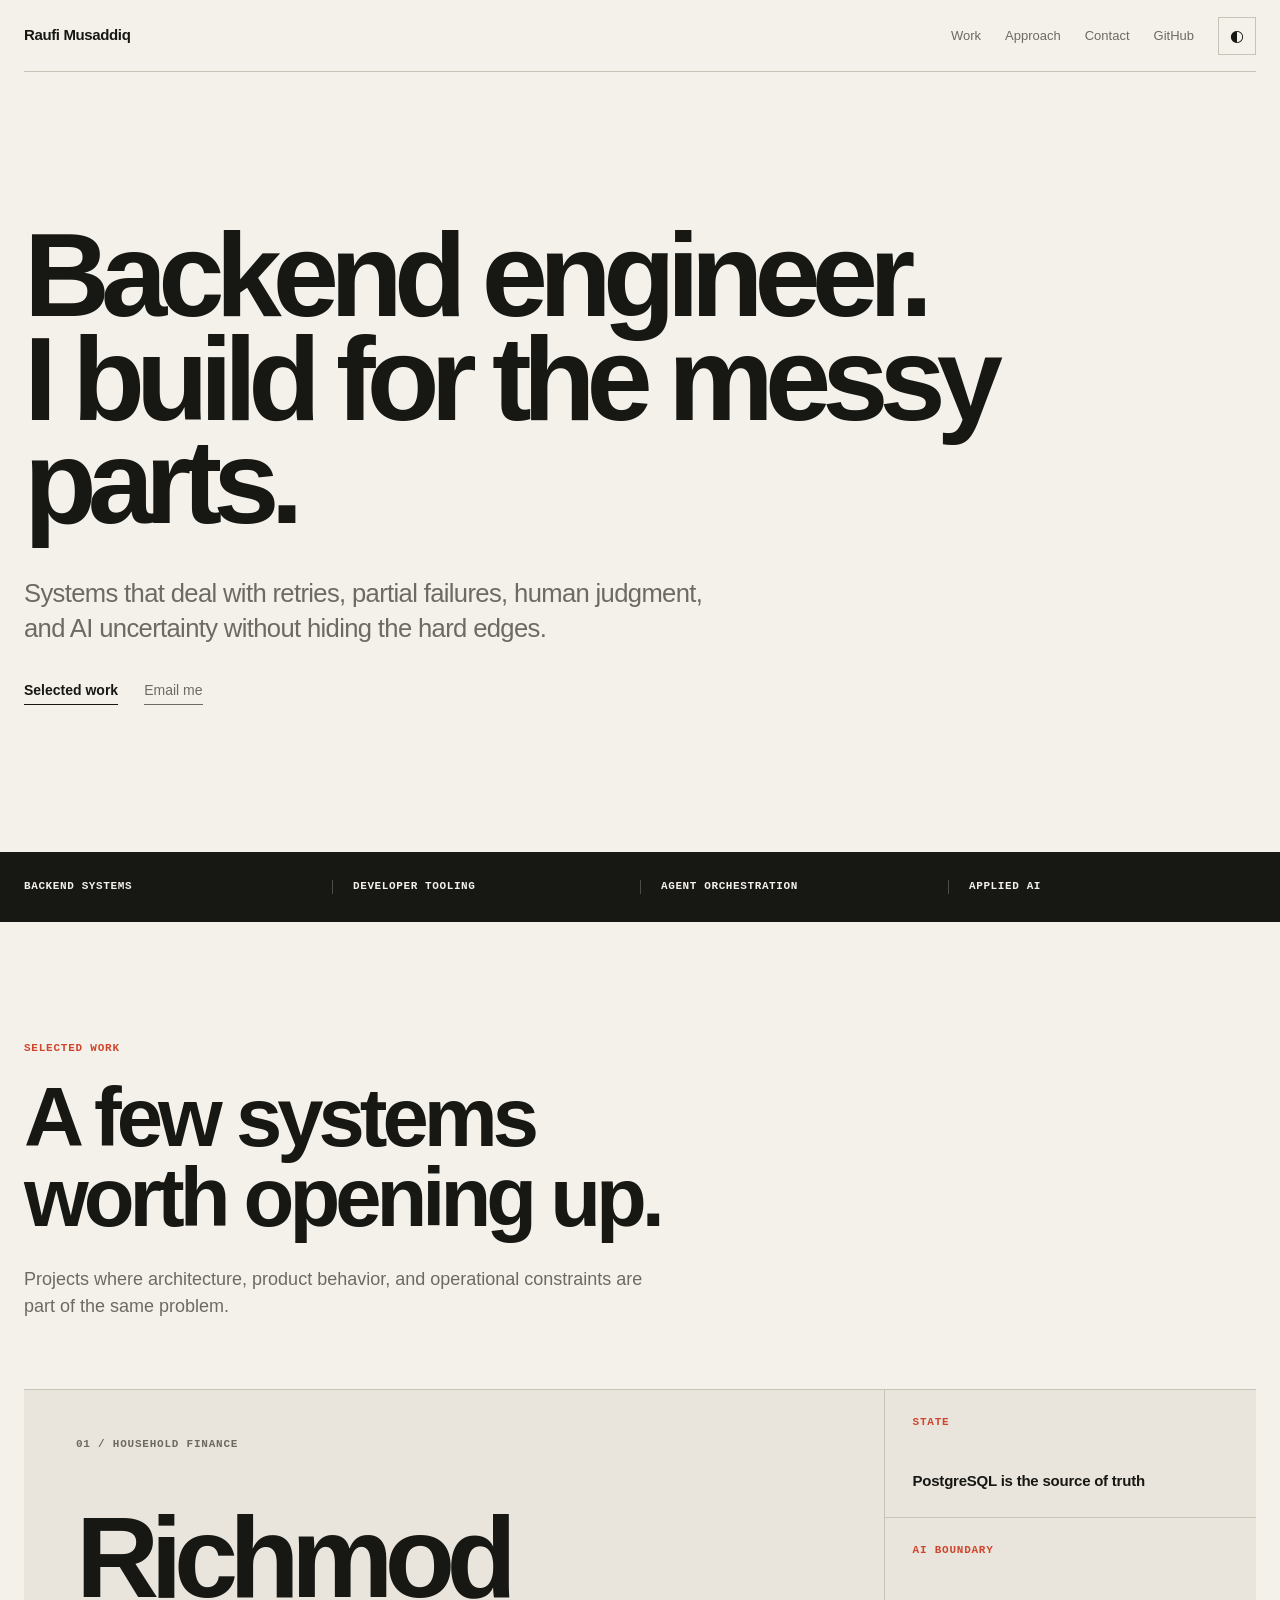
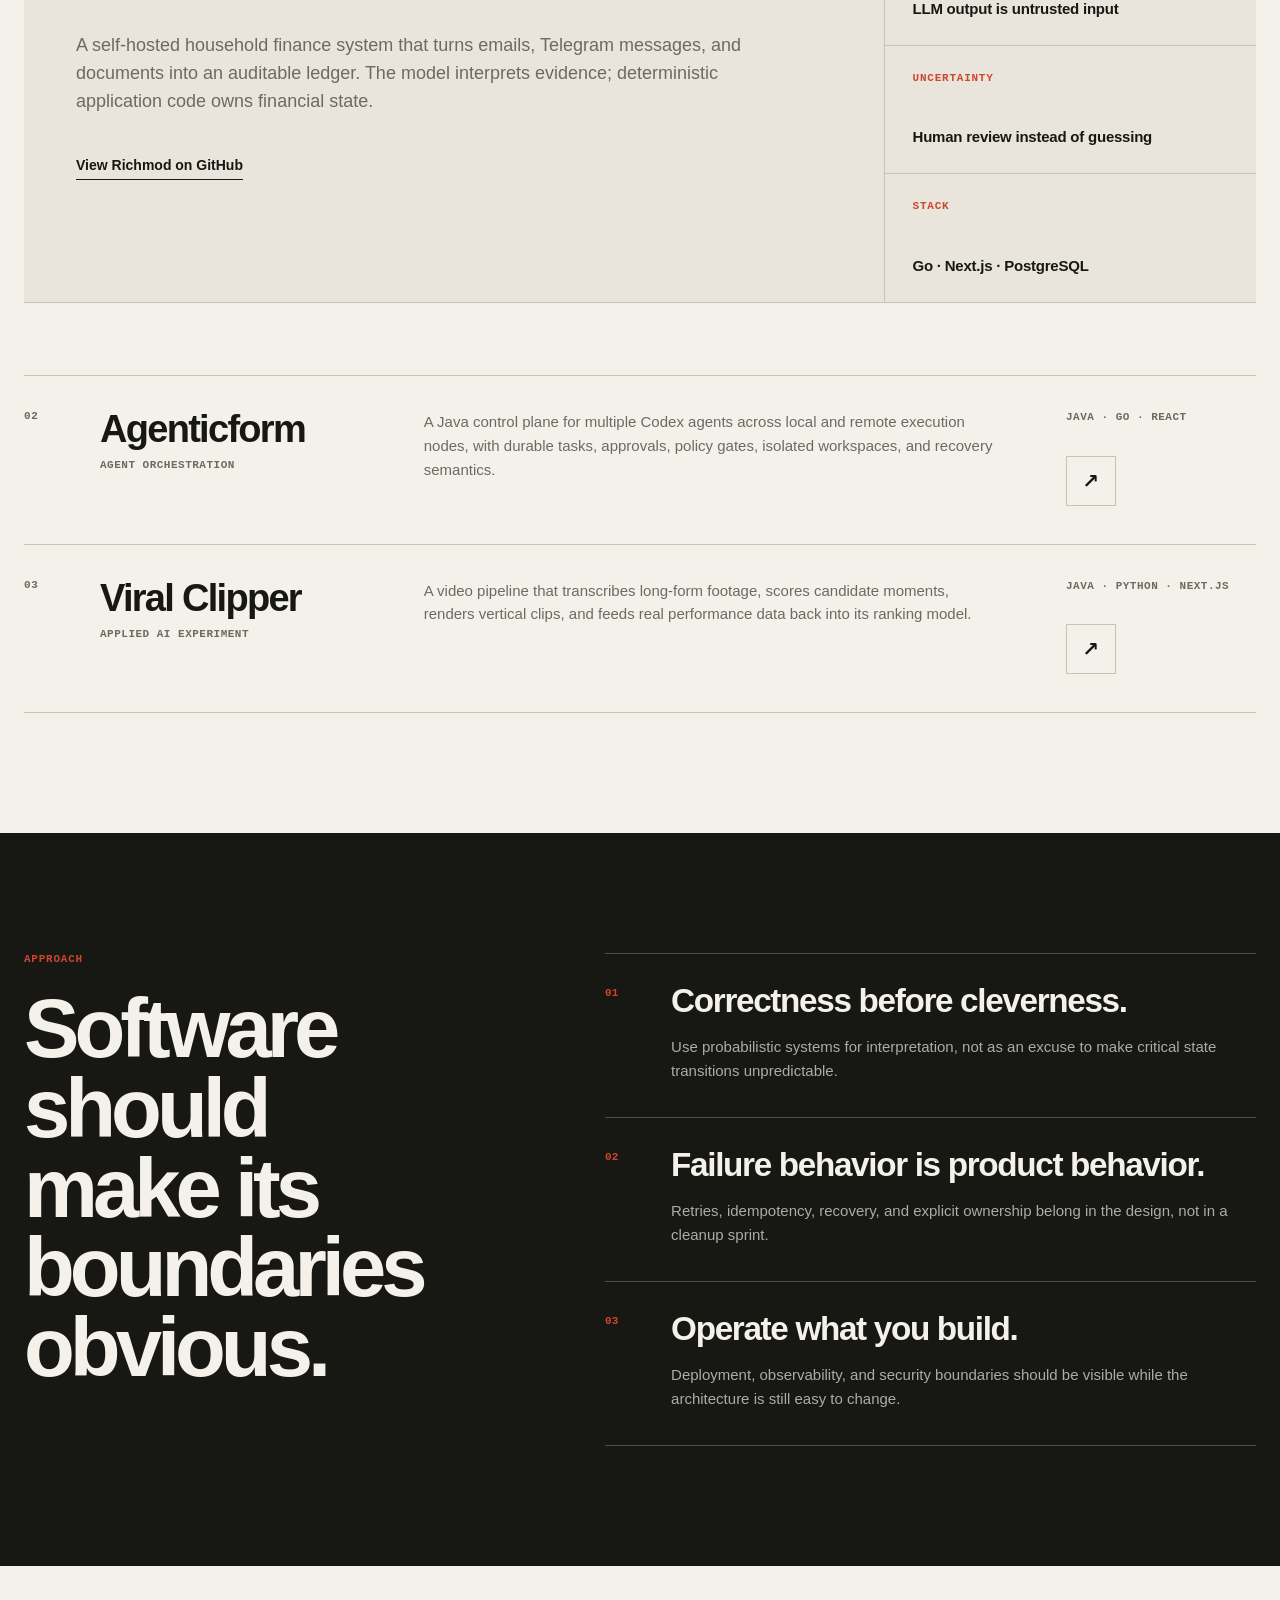
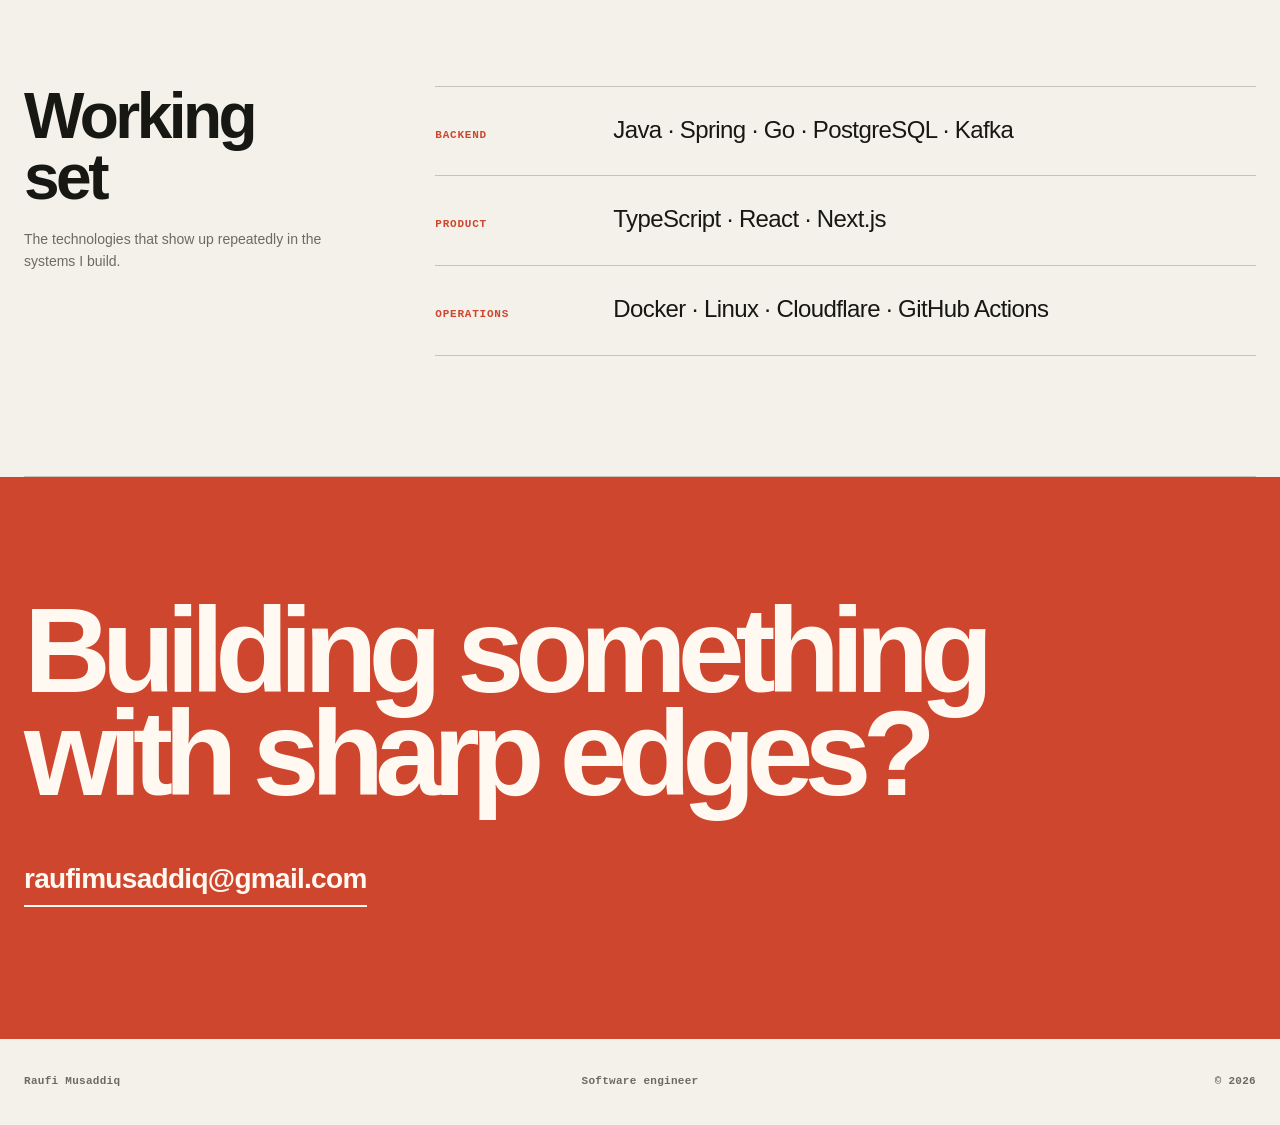
==== index.html @ 38e021a9 "Point social metadata to baseline JPEG" ====
<!doctype html>
<html lang="en">
<head>
  <meta charset="utf-8" />
  <meta name="viewport" content="width=device-width, initial-scale=1" />
  <meta id="theme-color" name="theme-color" content="#f3f1ea" />
  <meta name="description" content="Raufi Musaddiq is a software engineer building backend systems, developer tooling, and practical AI software." />
  <meta name="robots" content="index, follow, max-image-preview:large" />
  <meta property="og:title" content="Backend engineer. I build for the messy parts." />
  <meta property="og:description" content="Systems that deal with retries, partial failures, human judgment, and AI uncertainty without hiding the hard edges." />
  <meta property="og:type" content="website" />
  <meta property="og:url" content="https://raufimusaddiq.github.io/" />
  <meta property="og:image" content="https://raufimusaddiq.github.io/og-preview-baseline.jpg" />
  <meta property="og:image:url" content="https://raufimusaddiq.github.io/og-preview-baseline.jpg" />
  <meta property="og:image:secure_url" content="https://raufimusaddiq.github.io/og-preview-baseline.jpg" />
  <meta property="og:image:type" content="image/jpeg" />
  <meta property="og:image:width" content="600" />
  <meta property="og:image:height" content="315" />
  <meta property="og:image:alt" content="Raufi Musaddiq — Backend engineer. I build for the messy parts." />
  <meta property="og:site_name" content="Raufi Musaddiq" />
  <meta name="twitter:card" content="summary_large_image" />
  <meta name="twitter:title" content="Backend engineer. I build for the messy parts." />
  <meta name="twitter:description" content="Systems that deal with retries, partial failures, human judgment, and AI uncertainty without hiding the hard edges." />
  <meta name="twitter:image" content="https://raufimusaddiq.github.io/og-preview-baseline.jpg" />
  <meta name="twitter:image:alt" content="Raufi Musaddiq — Backend engineer. I build for the messy parts." />
  <link rel="canonical" href="https://raufimusaddiq.github.io/" />
  <link rel="icon" type="image/png" sizes="32x32" href="./favicon-32.png" />
  <link rel="apple-touch-icon" sizes="180x180" href="./apple-touch-icon.png" />
  <title>Raufi Musaddiq — Software Engineer</title>
  <script>
    (() => {
      document.documentElement.classList.add('js');
      try {
        const saved = localStorage.getItem('raufi-theme');
        const theme = saved === 'light' || saved === 'dark'
          ? saved
          : (window.matchMedia('(prefers-color-scheme: dark)').matches ? 'dark' : 'light');
        document.documentElement.dataset.theme = theme;
      } catch {
        // CSS falls back to the operating-system preference.
      }
    })();
  </script>
  <link rel="stylesheet" href="./styles.css" />
  <link rel="stylesheet" href="./polish.css" />
</head>
<body>
  <a class="skip-link" href="#main">Skip to content</a>

  <header class="site-header shell">
    <a class="brand" href="#top" aria-label="Raufi Musaddiq home">Raufi Musaddiq</a>

    <nav class="nav" aria-label="Primary navigation">
      <a href="#work">Work</a>
      <a href="#approach">Approach</a>
      <a href="#contact">Contact</a>
      <a href="https://github.com/raufimusaddiq" target="_blank" rel="noreferrer">GitHub</a>
      <button class="theme-toggle" type="button" aria-label="Switch color theme" title="Switch color theme">
        <span aria-hidden="true">◐</span>
      </button>
    </nav>
  </header>

  <main id="main">
    <section class="hero shell" id="top" aria-labelledby="hero-title">
      <h1 id="hero-title" class="reveal">Backend engineer.<br />I build for the messy parts.</h1>
      <p class="hero-copy reveal">
        Systems that deal with retries, partial failures, human judgment, and AI uncertainty without hiding the hard edges.
      </p>
      <div class="hero-actions reveal">
        <a class="text-link text-link-strong" href="#work">Selected work</a>
        <a class="text-link" href="mailto:raufimusaddiq@gmail.com">Email me</a>
      </div>
    </section>

    <section class="signal-strip" aria-label="Engineering focus">
      <div class="shell signal-grid">
        <span>Backend systems</span>
        <span>Developer tooling</span>
        <span>Agent orchestration</span>
        <span>Applied AI</span>
      </div>
    </section>

    <section class="work shell section" id="work" aria-labelledby="work-title">
      <header class="section-intro reveal">
        <p class="kicker">Selected work</p>
        <h2 id="work-title">A few systems worth opening up.</h2>
        <p>Projects where architecture, product behavior, and operational constraints are part of the same problem.</p>
      </header>

      <article class="feature-project reveal">
        <div class="feature-project-copy">
          <div class="project-index">01 / Household finance</div>
          <h3>Richmod</h3>
          <p class="project-summary">
            A self-hosted household finance system that turns emails, Telegram messages, and documents into an auditable ledger. The model interprets evidence; deterministic application code owns financial state.
          </p>
          <a class="project-cta" href="https://github.com/raufimusaddiq/richmod" target="_blank" rel="noreferrer">View Richmod on GitHub</a>
        </div>
        <div class="feature-project-spec" aria-label="Richmod engineering highlights">
          <div>
            <span class="spec-label">State</span>
            <strong>PostgreSQL is the source of truth</strong>
          </div>
          <div>
            <span class="spec-label">AI boundary</span>
            <strong>LLM output is untrusted input</strong>
          </div>
          <div>
            <span class="spec-label">Uncertainty</span>
            <strong>Human review instead of guessing</strong>
          </div>
          <div>
            <span class="spec-label">Stack</span>
            <strong>Go · Next.js · PostgreSQL</strong>
          </div>
        </div>
      </article>

      <div class="project-ledger" aria-label="More selected projects">
        <article class="project-row reveal">
          <div class="project-index">02</div>
          <div class="project-title-group">
            <h3>Agenticform</h3>
            <span>Agent orchestration</span>
          </div>
          <p>
            A Java control plane for multiple Codex agents across local and remote execution nodes, with durable tasks, approvals, policy gates, isolated workspaces, and recovery semantics.
          </p>
          <div class="project-row-end">
            <span>Java · Go · React</span>
            <a class="project-open" href="https://github.com/raufimusaddiq/agenticform" target="_blank" rel="noreferrer" aria-label="Open Agenticform on GitHub"><span aria-hidden="true">↗</span></a>
          </div>
        </article>

        <article class="project-row reveal">
          <div class="project-index">03</div>
          <div class="project-title-group">
            <h3>Viral Clipper</h3>
            <span>Applied AI experiment</span>
          </div>
          <p>
            A video pipeline that transcribes long-form footage, scores candidate moments, renders vertical clips, and feeds real performance data back into its ranking model.
          </p>
          <div class="project-row-end">
            <span>Java · Python · Next.js</span>
            <a class="project-open" href="https://github.com/raufimusaddiq/viral-clipper" target="_blank" rel="noreferrer" aria-label="Open Viral Clipper on GitHub"><span aria-hidden="true">↗</span></a>
          </div>
        </article>
      </div>
    </section>

    <section class="approach section" id="approach" aria-labelledby="approach-title">
      <div class="shell approach-layout">
        <div class="approach-statement reveal">
          <p class="kicker">Approach</p>
          <h2 id="approach-title">Software should make its boundaries obvious.</h2>
        </div>

        <div class="principles">
          <article class="principle reveal">
            <span>01</span>
            <div>
              <h3>Correctness before cleverness.</h3>
              <p>Use probabilistic systems for interpretation, not as an excuse to make critical state transitions unpredictable.</p>
            </div>
          </article>
          <article class="principle reveal">
            <span>02</span>
            <div>
              <h3>Failure behavior is product behavior.</h3>
              <p>Retries, idempotency, recovery, and explicit ownership belong in the design, not in a cleanup sprint.</p>
            </div>
          </article>
          <article class="principle reveal">
            <span>03</span>
            <div>
              <h3>Operate what you build.</h3>
              <p>Deployment, observability, and security boundaries should be visible while the architecture is still easy to change.</p>
            </div>
          </article>
        </div>
      </div>
    </section>

    <section class="working-set shell section" aria-labelledby="working-set-title">
      <div class="working-set-head reveal">
        <h2 id="working-set-title">Working set</h2>
        <p>The technologies that show up repeatedly in the systems I build.</p>
      </div>

      <div class="tool-groups reveal">
        <div>
          <span class="tool-group-label">Backend</span>
          <p>Java · Spring · Go · PostgreSQL · Kafka</p>
        </div>
        <div>
          <span class="tool-group-label">Product</span>
          <p>TypeScript · React · Next.js</p>
        </div>
        <div>
          <span class="tool-group-label">Operations</span>
          <p>Docker · Linux · Cloudflare · GitHub Actions</p>
        </div>
      </div>
    </section>

    <section class="contact" id="contact" aria-labelledby="contact-title">
      <div class="shell contact-inner reveal">
        <h2 id="contact-title">Building something with sharp edges?</h2>
        <a class="contact-email" href="mailto:raufimusaddiq@gmail.com">raufimusaddiq@gmail.com</a>
      </div>
    </section>
  </main>

  <footer class="site-footer shell">
    <span>Raufi Musaddiq</span>
    <span>Software engineer</span>
    <span>© <span id="year">2026</span></span>
  </footer>

  <script src="./script.js"></script>
</body>
</html>
---- styles.css ----
:root {
  --bg: #f3f1ea;
  --surface: #e9e5dc;
  --ink: #171714;
  --muted: #6d6a62;
  --line: #c8c3b7;
  --accent: #cf462e;
  --accent-ink: #fff9f1;
  --inverse-line: rgba(243, 241, 234, 0.24);
  --max: 1240px;
  color-scheme: light;
}

:root[data-theme="dark"] {
  --bg: #151513;
  --surface: #1f1f1b;
  --ink: #f1eee5;
  --muted: #aaa69c;
  --line: #3b3933;
  --accent: #ff6747;
  --accent-ink: #171714;
  --inverse-line: rgba(21, 21, 19, 0.24);
  color-scheme: dark;
}

@media (prefers-color-scheme: dark) {
  :root:not([data-theme]) {
    --bg: #151513;
    --surface: #1f1f1b;
    --ink: #f1eee5;
    --muted: #aaa69c;
    --line: #3b3933;
    --accent: #ff6747;
    --accent-ink: #171714;
    --inverse-line: rgba(21, 21, 19, 0.24);
    color-scheme: dark;
  }
}

* {
  box-sizing: border-box;
}

html {
  scroll-behavior: smooth;
  background: var(--bg);
}

body {
  margin: 0;
  background: var(--bg);
  color: var(--ink);
  font-family: "Helvetica Neue", "Arial Nova", Arial, ui-sans-serif, system-ui, sans-serif;
  line-height: 1.5;
  text-rendering: optimizeLegibility;
  -webkit-font-smoothing: antialiased;
}

::selection {
  background: var(--accent);
  color: var(--accent-ink);
}

a {
  color: inherit;
}

button,
a {
  -webkit-tap-highlight-color: transparent;
}

button {
  font: inherit;
}

:focus-visible {
  outline: 2px solid var(--accent);
  outline-offset: 4px;
}

.shell {
  width: min(calc(100% - 48px), var(--max));
  margin-inline: auto;
}

.skip-link {
  position: fixed;
  top: 12px;
  left: 12px;
  z-index: 100;
  transform: translateY(-160%);
  padding: 10px 14px;
  background: var(--ink);
  color: var(--bg);
  text-decoration: none;
}

.skip-link:focus {
  transform: translateY(0);
}

.site-header {
  min-height: 72px;
  display: flex;
  align-items: center;
  justify-content: space-between;
  gap: 32px;
  border-bottom: 1px solid var(--line);
}

.brand {
  flex: 0 0 auto;
  text-decoration: none;
  font-size: 15px;
  font-weight: 700;
  letter-spacing: -0.025em;
}

.nav {
  display: flex;
  align-items: center;
  justify-content: flex-end;
  gap: 24px;
  min-width: 0;
}

.nav a,
.theme-toggle {
  position: relative;
  border: 0;
  padding: 3px 0;
  background: transparent;
  color: var(--muted);
  font-size: 13px;
  line-height: 1;
  text-decoration: none;
  cursor: pointer;
}

.nav a::after,
.theme-toggle::after {
  content: "";
  position: absolute;
  left: 0;
  right: 0;
  bottom: -5px;
  height: 1px;
  background: currentColor;
  transform: scaleX(0);
  transform-origin: right;
  transition: transform 180ms ease;
}

.nav a:hover,
.theme-toggle:hover {
  color: var(--ink);
}

.nav a:hover::after,
.theme-toggle:hover::after {
  transform: scaleX(1);
  transform-origin: left;
}

.hero {
  min-height: min(780px, calc(100dvh - 72px));
  display: flex;
  flex-direction: column;
  justify-content: center;
  align-items: flex-start;
  padding-top: 96px;
  padding-bottom: 96px;
}

.hero h1 {
  max-width: 1100px;
  margin: 0;
  font-size: clamp(62px, 9.3vw, 132px);
  font-weight: 700;
  line-height: 0.87;
  letter-spacing: -0.075em;
  text-wrap: balance;
}

.hero-copy {
  max-width: 720px;
  margin: 42px 0 0;
  color: var(--muted);
  font-size: clamp(19px, 2vw, 27px);
  line-height: 1.36;
  letter-spacing: -0.025em;
}

.hero-actions {
  display: flex;
  flex-wrap: wrap;
  gap: 26px;
  margin-top: 34px;
}

.text-link,
.project-cta,
.project-row-end a {
  position: relative;
  width: fit-content;
  text-decoration: none;
}

.text-link::after,
.project-cta::after,
.project-row-end a::after {
  content: "";
  position: absolute;
  left: 0;
  right: 0;
  bottom: -4px;
  height: 1px;
  background: currentColor;
  transform: scaleX(1);
  transform-origin: left;
  transition: transform 180ms ease;
}

.text-link:hover::after,
.project-cta:hover::after,
.project-row-end a:hover::after {
  transform: scaleX(0.35);
}

.text-link {
  color: var(--muted);
  font-size: 14px;
}

.text-link-strong {
  color: var(--ink);
  font-weight: 700;
}

.signal-strip {
  background: var(--ink);
  color: var(--bg);
}

.signal-grid {
  min-height: 70px;
  display: grid;
  grid-template-columns: repeat(4, 1fr);
  align-items: center;
}

.signal-grid span {
  min-width: 0;
  padding: 0 20px;
  border-left: 1px solid var(--inverse-line);
  font: 600 11px/1.2 ui-monospace, SFMono-Regular, Menlo, Consolas, monospace;
  letter-spacing: 0.055em;
  text-transform: uppercase;
}

.signal-grid span:first-child {
  padding-left: 0;
  border-left: 0;
}

.section {
  padding-top: 120px;
  padding-bottom: 120px;
}

.section-intro {
  max-width: 780px;
  margin-bottom: 68px;
}

.kicker,
.project-index,
.spec-label,
.tool-group-label {
  font: 650 11px/1.25 ui-monospace, SFMono-Regular, Menlo, Consolas, monospace;
  letter-spacing: 0.07em;
  text-transform: uppercase;
}

.kicker {
  margin: 0 0 22px;
  color: var(--accent);
}

.section-intro h2,
.approach-statement h2 {
  margin: 0;
  font-size: clamp(46px, 6.5vw, 86px);
  line-height: 0.96;
  letter-spacing: -0.06em;
  text-wrap: balance;
}

.section-intro > p:last-child {
  max-width: 620px;
  margin: 28px 0 0;
  color: var(--muted);
  font-size: 18px;
  line-height: 1.55;
}

.feature-project {
  display: grid;
  grid-template-columns: minmax(0, 1.5fr) minmax(300px, 0.65fr);
  border-top: 1px solid var(--line);
  border-bottom: 1px solid var(--line);
  background: var(--surface);
}

.feature-project-copy {
  min-width: 0;
  padding: 48px 52px 52px 0;
}

.project-index {
  color: var(--muted);
}

.feature-project h3 {
  margin: 56px 0 24px;
  font-size: clamp(62px, 9vw, 116px);
  font-weight: 700;
  line-height: 0.86;
  letter-spacing: -0.075em;
}

.project-summary {
  max-width: 720px;
  margin: 0;
  color: var(--muted);
  font-size: 18px;
  line-height: 1.56;
}

.project-cta {
  display: inline-block;
  margin-top: 40px;
  font-size: 14px;
  font-weight: 700;
}

.feature-project-spec {
  display: grid;
  grid-template-rows: repeat(4, 1fr);
  border-left: 1px solid var(--line);
}

.feature-project-spec > div {
  min-height: 128px;
  display: flex;
  flex-direction: column;
  justify-content: space-between;
  gap: 18px;
  padding: 26px 28px;
  border-bottom: 1px solid var(--line);
}

.feature-project-spec > div:last-child {
  border-bottom: 0;
}

.spec-label {
  color: var(--accent);
}

.feature-project-spec strong {
  max-width: 270px;
  font-size: 15px;
  line-height: 1.35;
  letter-spacing: -0.015em;
}

.project-ledger {
  margin-top: 72px;
  border-top: 1px solid var(--line);
}

.project-row {
  display: grid;
  grid-template-columns: 48px minmax(180px, 0.65fr) minmax(320px, 1.35fr) 190px;
  gap: 28px;
  align-items: start;
  padding: 34px 0 38px;
  border-bottom: 1px solid var(--line);
}

.project-title-group h3 {
  margin: 0;
  font-size: clamp(27px, 3vw, 38px);
  line-height: 1;
  letter-spacing: -0.045em;
}

.project-title-group span,
.project-row-end span {
  display: block;
  margin-top: 10px;
  color: var(--muted);
  font: 550 11px/1.4 ui-monospace, SFMono-Regular, Menlo, Consolas, monospace;
  text-transform: uppercase;
  letter-spacing: 0.045em;
}

.project-row > p {
  max-width: 580px;
  margin: 0;
  color: var(--muted);
  font-size: 15px;
  line-height: 1.58;
}

.project-row-end {
  display: flex;
  min-height: 100%;
  flex-direction: column;
  align-items: flex-start;
  justify-content: space-between;
  gap: 30px;
}

.project-row-end span {
  margin-top: 0;
}

.project-row-end a {
  font-size: 13px;
  font-weight: 700;
}

.approach {
  background: var(--ink);
  color: var(--bg);
}

.approach-layout {
  display: grid;
  grid-template-columns: minmax(0, 0.85fr) minmax(0, 1.15fr);
  gap: 100px;
}

.approach .kicker {
  color: var(--accent);
}

.approach-statement {
  align-self: start;
  position: sticky;
  top: 112px;
}

.approach-statement h2 {
  max-width: 560px;
}

.principles {
  border-top: 1px solid var(--inverse-line);
}

.principle {
  display: grid;
  grid-template-columns: 42px 1fr;
  gap: 24px;
  padding: 30px 0 34px;
  border-bottom: 1px solid var(--inverse-line);
}

.principle > span {
  padding-top: 4px;
  color: var(--accent);
  font: 650 11px/1 ui-monospace, SFMono-Regular, Menlo, Consolas, monospace;
}

.principle h3 {
  margin: 0;
  font-size: clamp(24px, 2.6vw, 36px);
  line-height: 1.05;
  letter-spacing: -0.04em;
}

.principle p {
  max-width: 560px;
  margin: 16px 0 0;
  color: color-mix(in srgb, var(--bg) 68%, transparent);
  font-size: 15px;
  line-height: 1.6;
}

.working-set {
  display: grid;
  grid-template-columns: minmax(220px, 0.55fr) minmax(0, 1.45fr);
  gap: 100px;
  border-bottom: 1px solid var(--line);
}

.working-set-head h2 {
  margin: 0;
  font-size: clamp(40px, 5vw, 68px);
  line-height: 0.95;
  letter-spacing: -0.055em;
}

.working-set-head p {
  max-width: 310px;
  margin: 22px 0 0;
  color: var(--muted);
  font-size: 14px;
  line-height: 1.55;
}

.tool-groups {
  border-top: 1px solid var(--line);
}

.tool-groups > div {
  display: grid;
  grid-template-columns: 150px 1fr;
  gap: 28px;
  align-items: baseline;
  padding: 26px 0 29px;
  border-bottom: 1px solid var(--line);
}

.tool-group-label {
  color: var(--accent);
}

.tool-groups p {
  margin: 0;
  font-size: clamp(17px, 2vw, 24px);
  line-height: 1.4;
  letter-spacing: -0.025em;
}

.contact {
  padding: 122px 0 132px;
  background: var(--accent);
  color: var(--accent-ink);
}

.contact .kicker {
  color: inherit;
  opacity: 0.68;
}

.contact-inner h2 {
  max-width: 1060px;
  margin: 0;
  font-size: clamp(60px, 9.4vw, 132px);
  line-height: 0.86;
  letter-spacing: -0.075em;
  text-wrap: balance;
}

.contact-email {
  display: inline-block;
  margin-top: 52px;
  padding-bottom: 5px;
  border-bottom: 2px solid currentColor;
  font-size: clamp(17px, 2.2vw, 28px);
  font-weight: 700;
  letter-spacing: -0.025em;
  text-decoration: none;
  transition: opacity 160ms ease;
}

.contact-email:hover {
  opacity: 0.62;
}

.site-footer {
  min-height: 86px;
  display: grid;
  grid-template-columns: 1fr 1fr 1fr;
  align-items: center;
  gap: 24px;
  color: var(--muted);
  font: 550 11px/1.2 ui-monospace, SFMono-Regular, Menlo, Consolas, monospace;
  letter-spacing: 0.025em;
}

.site-footer span:nth-child(2) {
  text-align: center;
}

.site-footer > span:last-child {
  text-align: right;
}

.js .reveal {
  opacity: 0;
  transform: translateY(18px);
  transition: opacity 520ms cubic-bezier(0.2, 0.72, 0.2, 1), transform 520ms cubic-bezier(0.2, 0.72, 0.2, 1);
}

.js .reveal.is-visible {
  opacity: 1;
  transform: translateY(0);
}

@media (max-width: 980px) {
  .shell {
    width: min(calc(100% - 36px), var(--max));
  }

  .hero {
    min-height: auto;
    padding-top: 80px;
    padding-bottom: 90px;
  }

  .feature-project {
    grid-template-columns: 1fr;
  }

  .feature-project-copy {
    padding: 42px 30px 46px 0;
  }

  .feature-project-spec {
    grid-template-columns: repeat(2, 1fr);
    grid-template-rows: auto;
    border-top: 1px solid var(--line);
    border-left: 0;
  }

  .feature-project-spec > div {
    border-right: 1px solid var(--line);
  }

  .feature-project-spec > div:nth-child(2n) {
    border-right: 0;
  }

  .feature-project-spec > div:nth-last-child(-n + 2) {
    border-bottom: 0;
  }

  .project-row {
    grid-template-columns: 40px minmax(170px, 0.7fr) minmax(0, 1.3fr);
  }

  .project-row-end {
    grid-column: 2 / -1;
    min-height: 0;
    flex-direction: row;
    align-items: baseline;
  }

  .approach-layout,
  .working-set {
    grid-template-columns: 1fr;
    gap: 64px;
  }

  .approach-statement {
    position: static;
  }

  .approach-statement h2 {
    max-width: 760px;
  }
}

@media (max-width: 720px) {
  .site-header {
    min-height: 66px;
  }

  .nav {
    gap: 17px;
  }

  .nav a[href="#approach"],
  .nav a[href="#contact"] {
    display: none;
  }

  .hero {
    padding-top: 66px;
    padding-bottom: 72px;
  }

  .hero h1 {
    font-size: clamp(54px, 15.2vw, 82px);
    line-height: 0.9;
  }

  .hero-copy {
    margin-top: 32px;
    font-size: 19px;
  }

  .signal-grid {
    grid-template-columns: 1fr 1fr;
    padding: 16px 0;
  }

  .signal-grid span {
    min-height: 38px;
    display: flex;
    align-items: center;
    padding: 0 12px;
  }

  .signal-grid span:nth-child(odd) {
    padding-left: 0;
    border-left: 0;
  }

  .section {
    padding-top: 82px;
    padding-bottom: 82px;
  }

  .section-intro {
    margin-bottom: 44px;
  }

  .section-intro h2,
  .approach-statement h2 {
    font-size: clamp(42px, 12vw, 64px);
  }

  .feature-project {
    margin-inline: -18px;
    padding-inline: 18px;
  }

  .feature-project-copy {
    padding: 34px 0 40px;
  }

  .feature-project h3 {
    margin-top: 42px;
    font-size: clamp(60px, 18vw, 92px);
  }

  .feature-project-spec {
    margin-inline: -18px;
    padding-inline: 18px;
  }

  .feature-project-spec > div {
    min-height: 118px;
    padding: 22px 16px 22px 0;
  }

  .feature-project-spec > div:nth-child(even) {
    padding-left: 16px;
  }

  .project-ledger {
    margin-top: 52px;
  }

  .project-row {
    grid-template-columns: 32px 1fr;
    gap: 18px;
    padding: 28px 0 32px;
  }

  .project-row > p,
  .project-row-end {
    grid-column: 2;
  }

  .project-row-end {
    flex-direction: column;
    gap: 20px;
  }

  .approach-layout,
  .working-set {
    gap: 46px;
  }

  .principle {
    grid-template-columns: 30px 1fr;
    gap: 16px;
  }

  .tool-groups > div {
    grid-template-columns: 1fr;
    gap: 10px;
  }

  .contact {
    padding: 86px 0 94px;
  }

  .contact-inner h2 {
    font-size: clamp(58px, 17vw, 92px);
  }

  .contact-email {
    margin-top: 38px;
  }

  .site-footer {
    grid-template-columns: 1fr auto;
  }

  .site-footer span:nth-child(2) {
    display: none;
  }
}

@media (max-width: 430px) {
  .shell {
    width: min(calc(100% - 28px), var(--max));
  }

  .brand {
    font-size: 14px;
  }

  .nav {
    gap: 14px;
  }

  .nav a[href="#work"] {
    display: none;
  }

  .hero-actions {
    gap: 20px;
  }

  .feature-project {
    margin-inline: -14px;
    padding-inline: 14px;
  }

  .feature-project-spec {
    margin-inline: -14px;
    padding-inline: 14px;
  }

  .feature-project-spec strong {
    font-size: 13px;
  }
}

@media (prefers-reduced-motion: reduce) {
  html {
    scroll-behavior: auto;
  }

  *,
  *::before,
  *::after {
    scroll-behavior: auto !important;
    transition-duration: 0.01ms !important;
    animation-duration: 0.01ms !important;
    animation-iteration-count: 1 !important;
  }

  .js .reveal {
    opacity: 1;
    transform: none;
  }
}
---- polish.css ----
/* Targeted UI refinements layered on top of the Taste Skill redesign. */

.theme-toggle {
  width: 38px;
  height: 38px;
  display: grid;
  place-items: center;
  flex: 0 0 auto;
  border: 1px solid var(--line);
  padding: 0;
  background: transparent;
  color: var(--ink);
  font-size: 16px;
  line-height: 1;
  transition: border-color 160ms ease, background-color 160ms ease, color 160ms ease;
}

.theme-toggle::after {
  display: none;
}

.theme-toggle:hover {
  border-color: var(--ink);
  background: var(--ink);
  color: var(--bg);
}

.feature-project-copy {
  padding-left: 52px;
}

.project-row-end .project-open {
  width: 50px;
  height: 50px;
  display: grid;
  place-items: center;
  flex: 0 0 auto;
  border: 1px solid var(--line);
  color: var(--ink);
  font-size: 20px;
  line-height: 1;
  text-decoration: none;
  transition: transform 160ms ease, border-color 160ms ease, background-color 160ms ease, color 160ms ease;
}

.project-row-end .project-open::after {
  display: none;
}

.project-row-end .project-open > span {
  display: inline;
  margin: 0;
  color: inherit;
  font: inherit;
  letter-spacing: 0;
  text-transform: none;
}

.project-row-end .project-open:hover {
  transform: translateY(-2px);
  border-color: var(--ink);
  background: var(--ink);
  color: var(--bg);
}

@media (max-width: 980px) {
  .feature-project-copy {
    padding: 42px 32px 46px;
  }
}

@media (max-width: 720px) {
  .theme-toggle {
    width: 36px;
    height: 36px;
  }

  .feature-project,
  .feature-project-spec {
    margin-inline: 0;
    padding-inline: 0;
  }

  .feature-project-copy {
    padding: 32px 24px 38px;
  }

  .feature-project-spec > div {
    padding: 22px 20px;
  }

  .feature-project-spec > div:nth-child(even) {
    padding-left: 20px;
  }

  .project-row-end {
    flex-direction: row;
    align-items: center;
    justify-content: space-between;
    width: 100%;
  }
}

@media (max-width: 430px) {
  .feature-project,
  .feature-project-spec {
    margin-inline: 0;
    padding-inline: 0;
  }

  .feature-project-copy {
    padding-inline: 20px;
  }
}
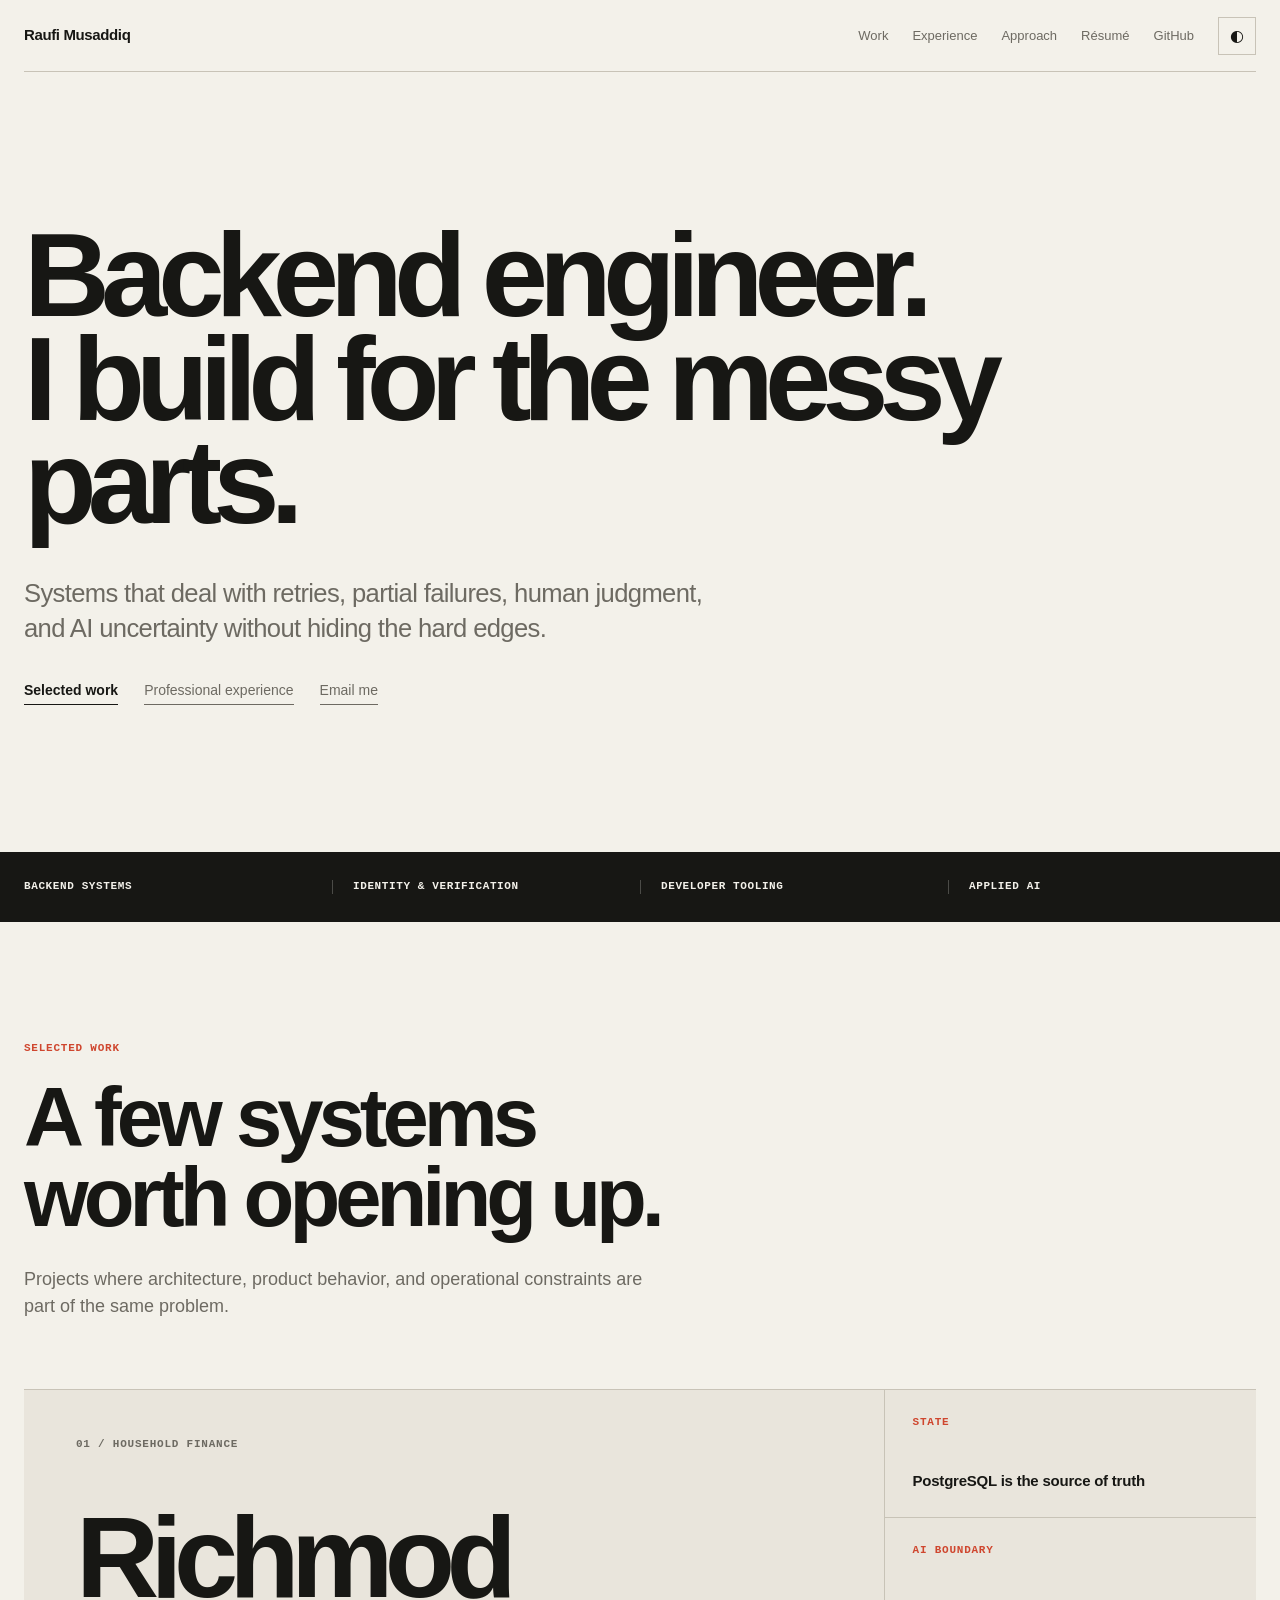
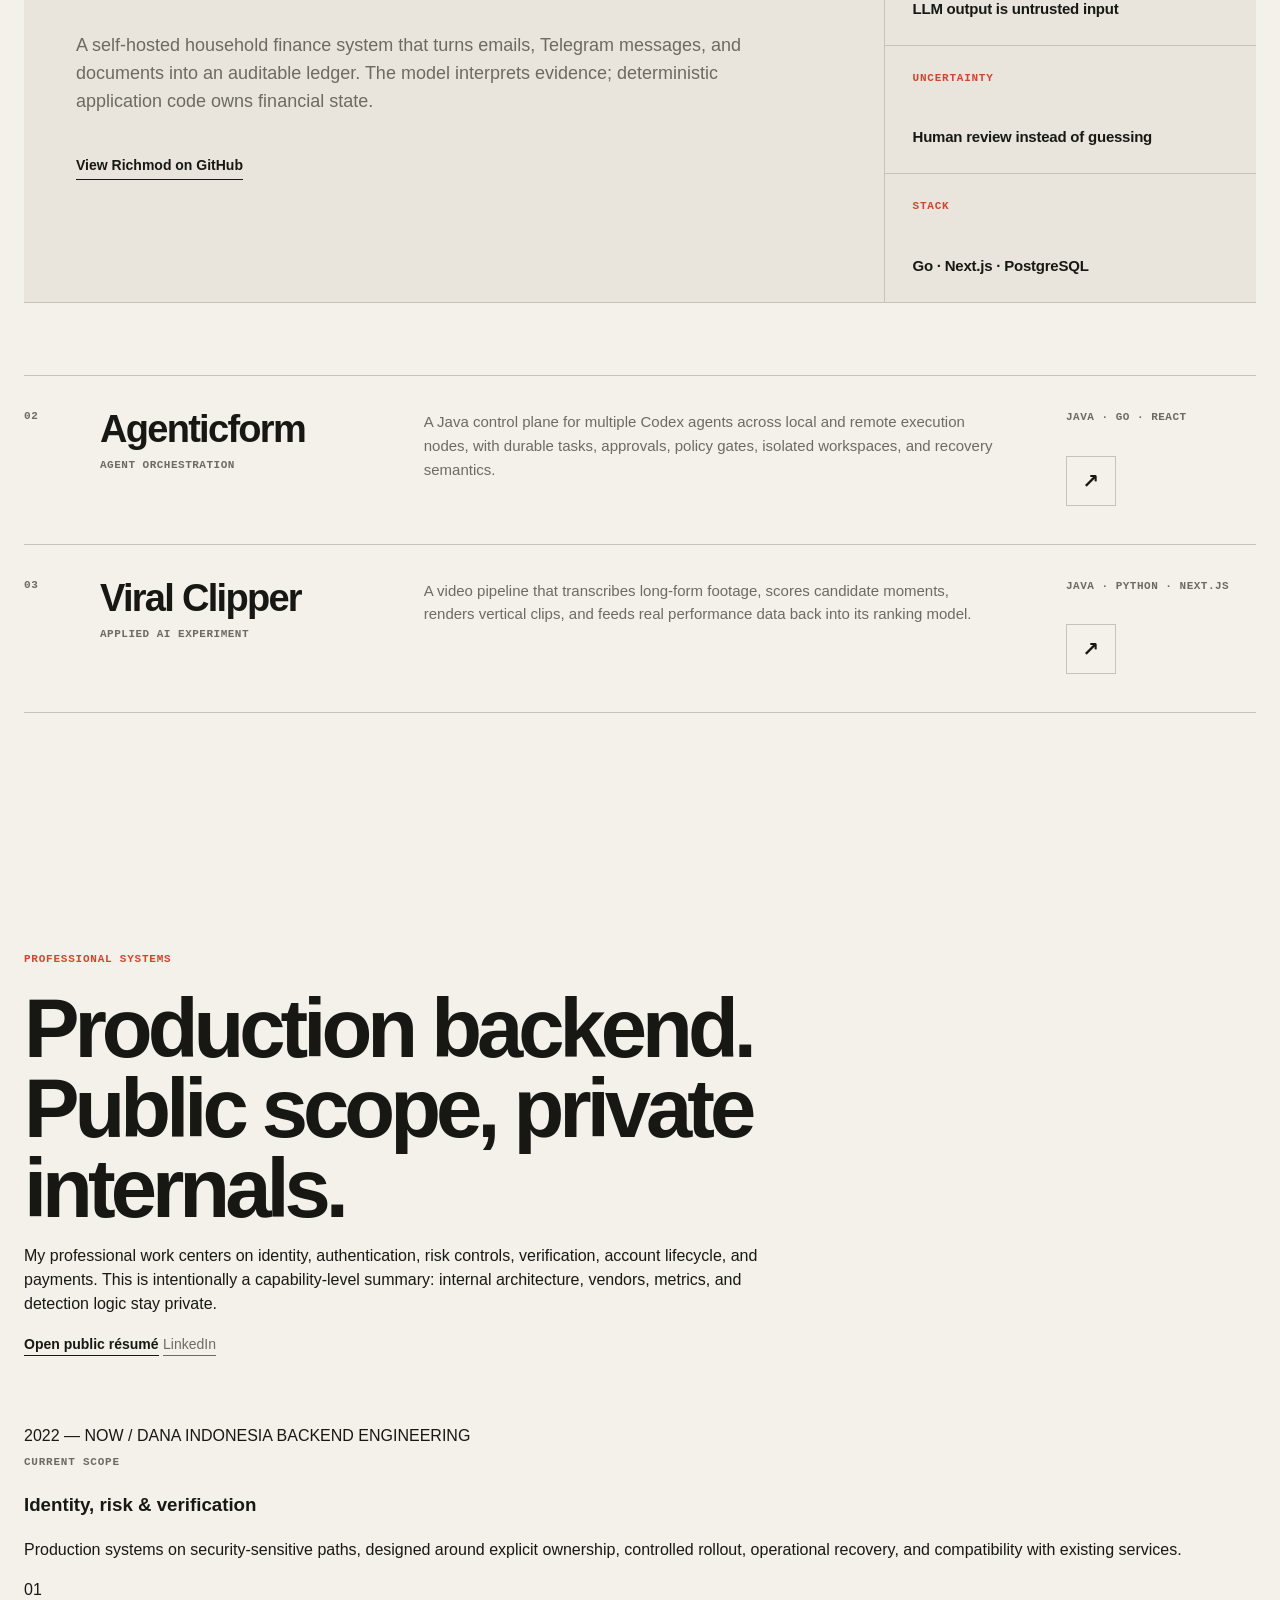
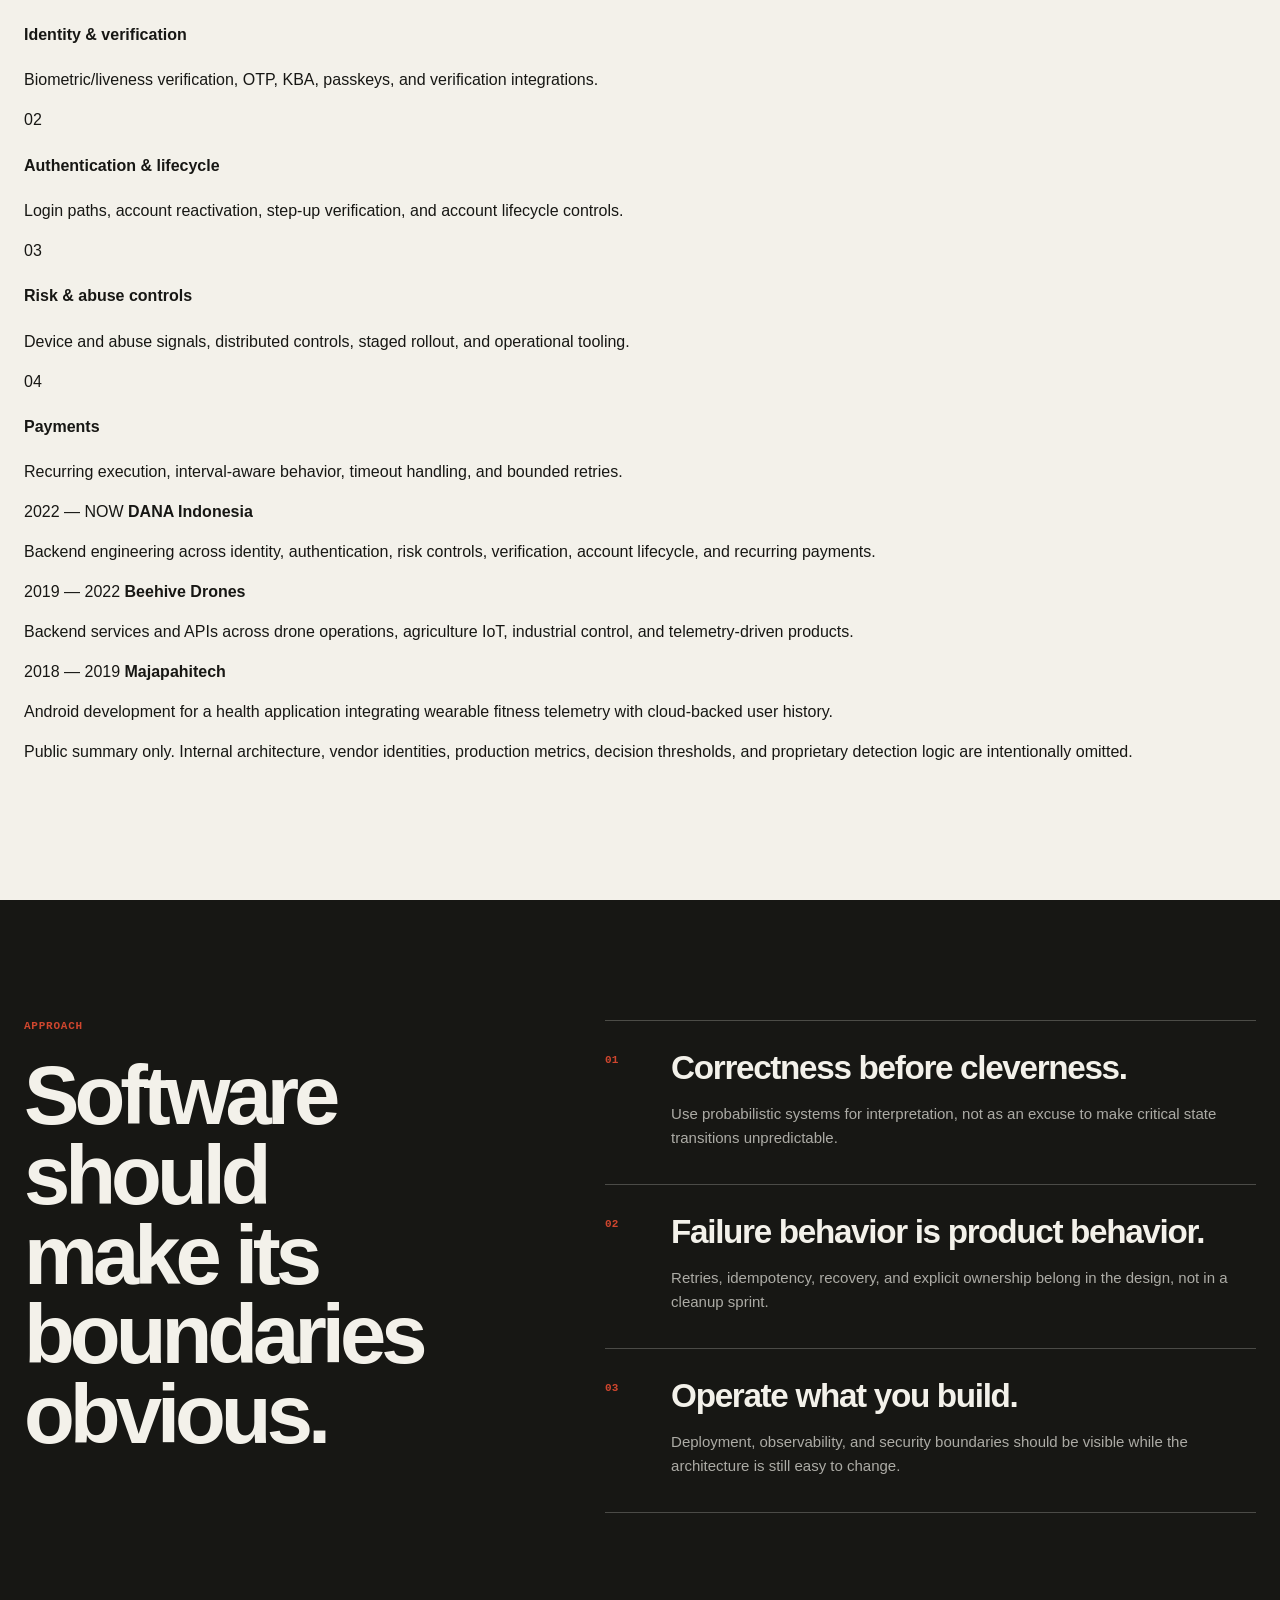
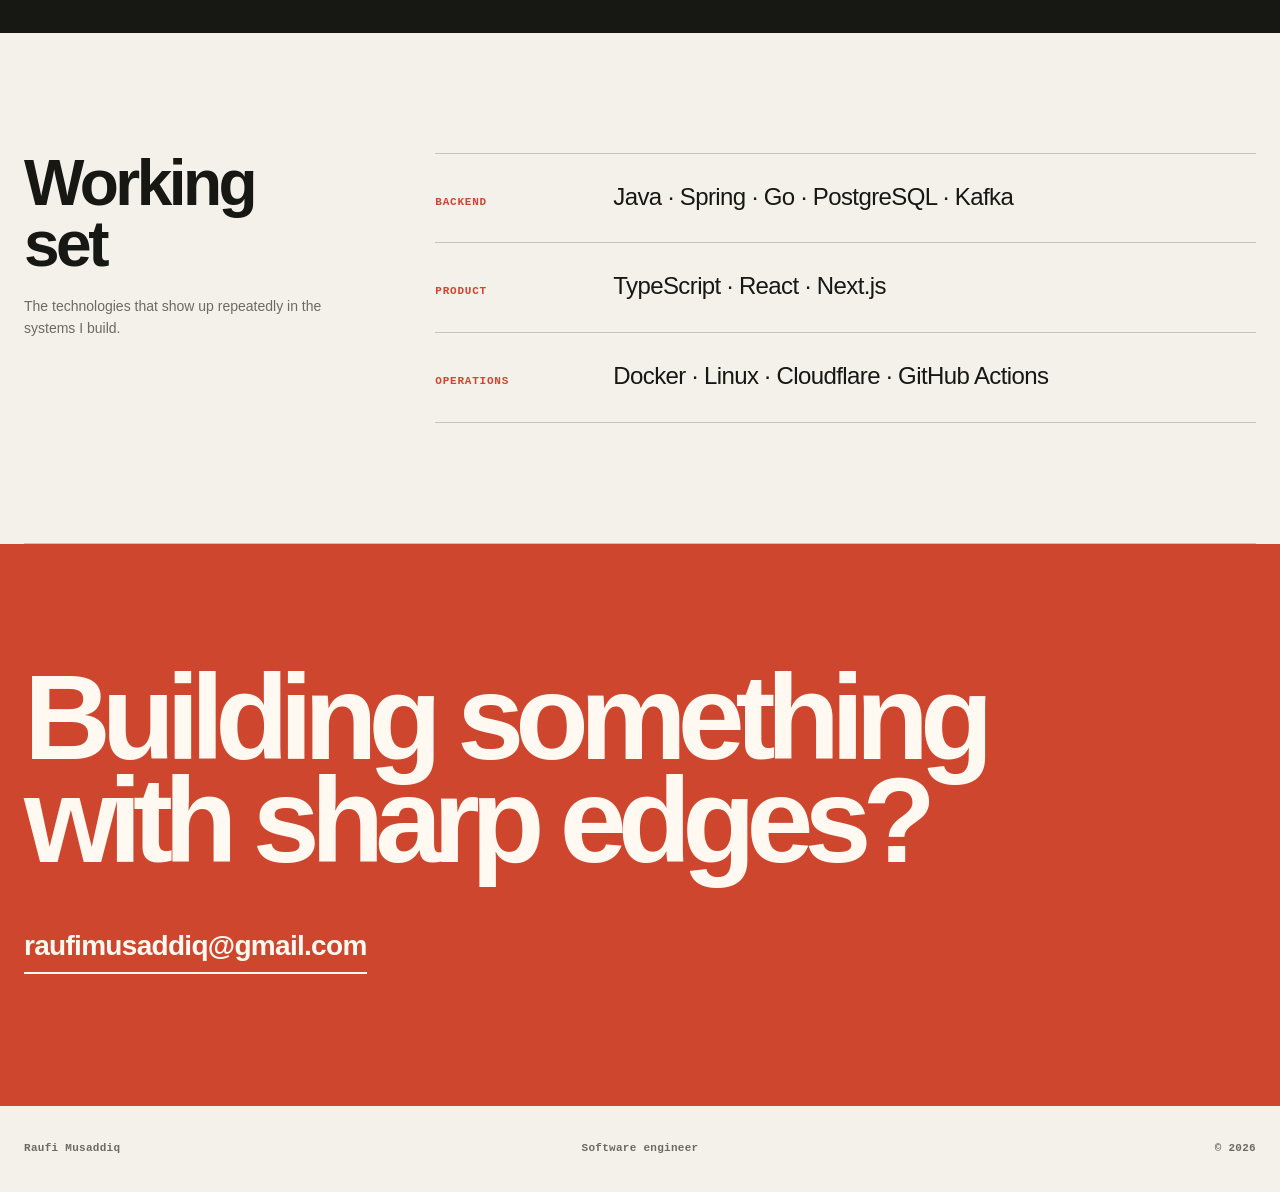
==== commit 96290586: "feat: integrate NDA-safe professional experience" ====
--- a/index.html
+++ b/index.html
@@ -4,7 +4,7 @@
   <meta charset="utf-8" />
   <meta name="viewport" content="width=device-width, initial-scale=1" />
   <meta id="theme-color" name="theme-color" content="#f3f1ea" />
-  <meta name="description" content="Raufi Musaddiq is a software engineer building backend systems, developer tooling, and practical AI software." />
+  <meta name="description" content="Raufi Musaddiq is a backend engineer working across production identity, risk and verification systems, developer tooling, and applied AI." />
   <meta name="robots" content="index, follow, max-image-preview:large" />
   <meta property="og:title" content="Backend engineer. I build for the messy parts." />
   <meta property="og:description" content="Systems that deal with retries, partial failures, human judgment, and AI uncertainty without hiding the hard edges." />
@@ -52,8 +52,9 @@
 
     <nav class="nav" aria-label="Primary navigation">
       <a href="#work">Work</a>
+      <a href="#experience">Experience</a>
       <a href="#approach">Approach</a>
-      <a href="#contact">Contact</a>
+      <a href="./resume.pdf" target="_blank" rel="noreferrer">Résumé</a>
       <a href="https://github.com/raufimusaddiq" target="_blank" rel="noreferrer">GitHub</a>
       <button class="theme-toggle" type="button" aria-label="Switch color theme" title="Switch color theme">
         <span aria-hidden="true">◐</span>
@@ -69,6 +70,7 @@
       </p>
       <div class="hero-actions reveal">
         <a class="text-link text-link-strong" href="#work">Selected work</a>
+        <a class="text-link" href="#experience">Professional experience</a>
         <a class="text-link" href="mailto:raufimusaddiq@gmail.com">Email me</a>
       </div>
     </section>
@@ -76,8 +78,8 @@
     <section class="signal-strip" aria-label="Engineering focus">
       <div class="shell signal-grid">
         <span>Backend systems</span>
+        <span>Identity &amp; verification</span>
         <span>Developer tooling</span>
-        <span>Agent orchestration</span>
         <span>Applied AI</span>
       </div>
     </section>
@@ -151,6 +153,89 @@
       </div>
     </section>
 
+
+    <section class="experience section" id="experience" aria-labelledby="experience-title">
+      <div class="shell">
+        <header class="section-intro experience-intro reveal">
+          <p class="kicker">Professional systems</p>
+          <h2 id="experience-title">Production backend.<br />Public scope, private internals.</h2>
+          <p>
+            My professional work centers on identity, authentication, risk controls, verification,
+            account lifecycle, and payments. This is intentionally a capability-level summary:
+            internal architecture, vendors, metrics, and detection logic stay private.
+          </p>
+          <div class="experience-actions">
+            <a class="text-link text-link-strong" href="./resume.pdf" target="_blank" rel="noreferrer">Open public résumé</a>
+            <a class="text-link" href="https://www.linkedin.com/in/raufi-musaddiq" target="_blank" rel="noreferrer">LinkedIn</a>
+          </div>
+        </header>
+
+        <article class="experience-board reveal" aria-label="Current professional scope">
+          <div class="experience-board-head">
+            <span>2022 — NOW / DANA INDONESIA</span>
+            <span>BACKEND ENGINEERING</span>
+          </div>
+
+          <div class="experience-board-body">
+            <div class="experience-role">
+              <span class="project-index">Current scope</span>
+              <h3>Identity, risk &amp; verification</h3>
+              <p>
+                Production systems on security-sensitive paths, designed around explicit ownership,
+                controlled rollout, operational recovery, and compatibility with existing services.
+              </p>
+            </div>
+
+            <div class="capability-grid">
+              <article>
+                <span>01</span>
+                <h4>Identity &amp; verification</h4>
+                <p>Biometric/liveness verification, OTP, KBA, passkeys, and verification integrations.</p>
+              </article>
+              <article>
+                <span>02</span>
+                <h4>Authentication &amp; lifecycle</h4>
+                <p>Login paths, account reactivation, step-up verification, and account lifecycle controls.</p>
+              </article>
+              <article>
+                <span>03</span>
+                <h4>Risk &amp; abuse controls</h4>
+                <p>Device and abuse signals, distributed controls, staged rollout, and operational tooling.</p>
+              </article>
+              <article>
+                <span>04</span>
+                <h4>Payments</h4>
+                <p>Recurring execution, interval-aware behavior, timeout handling, and bounded retries.</p>
+              </article>
+            </div>
+          </div>
+        </article>
+
+        <div class="career-ledger reveal" aria-label="Professional timeline">
+          <article class="career-row">
+            <span>2022 — NOW</span>
+            <strong>DANA Indonesia</strong>
+            <p>Backend engineering across identity, authentication, risk controls, verification, account lifecycle, and recurring payments.</p>
+          </article>
+          <article class="career-row">
+            <span>2019 — 2022</span>
+            <strong>Beehive Drones</strong>
+            <p>Backend services and APIs across drone operations, agriculture IoT, industrial control, and telemetry-driven products.</p>
+          </article>
+          <article class="career-row">
+            <span>2018 — 2019</span>
+            <strong>Majapahitech</strong>
+            <p>Android development for a health application integrating wearable fitness telemetry with cloud-backed user history.</p>
+          </article>
+        </div>
+
+        <p class="experience-disclosure reveal">
+          Public summary only. Internal architecture, vendor identities, production metrics,
+          decision thresholds, and proprietary detection logic are intentionally omitted.
+        </p>
+      </div>
+    </section>
+
     <section class="approach section" id="approach" aria-labelledby="approach-title">
       <div class="shell approach-layout">
         <div class="approach-statement reveal">
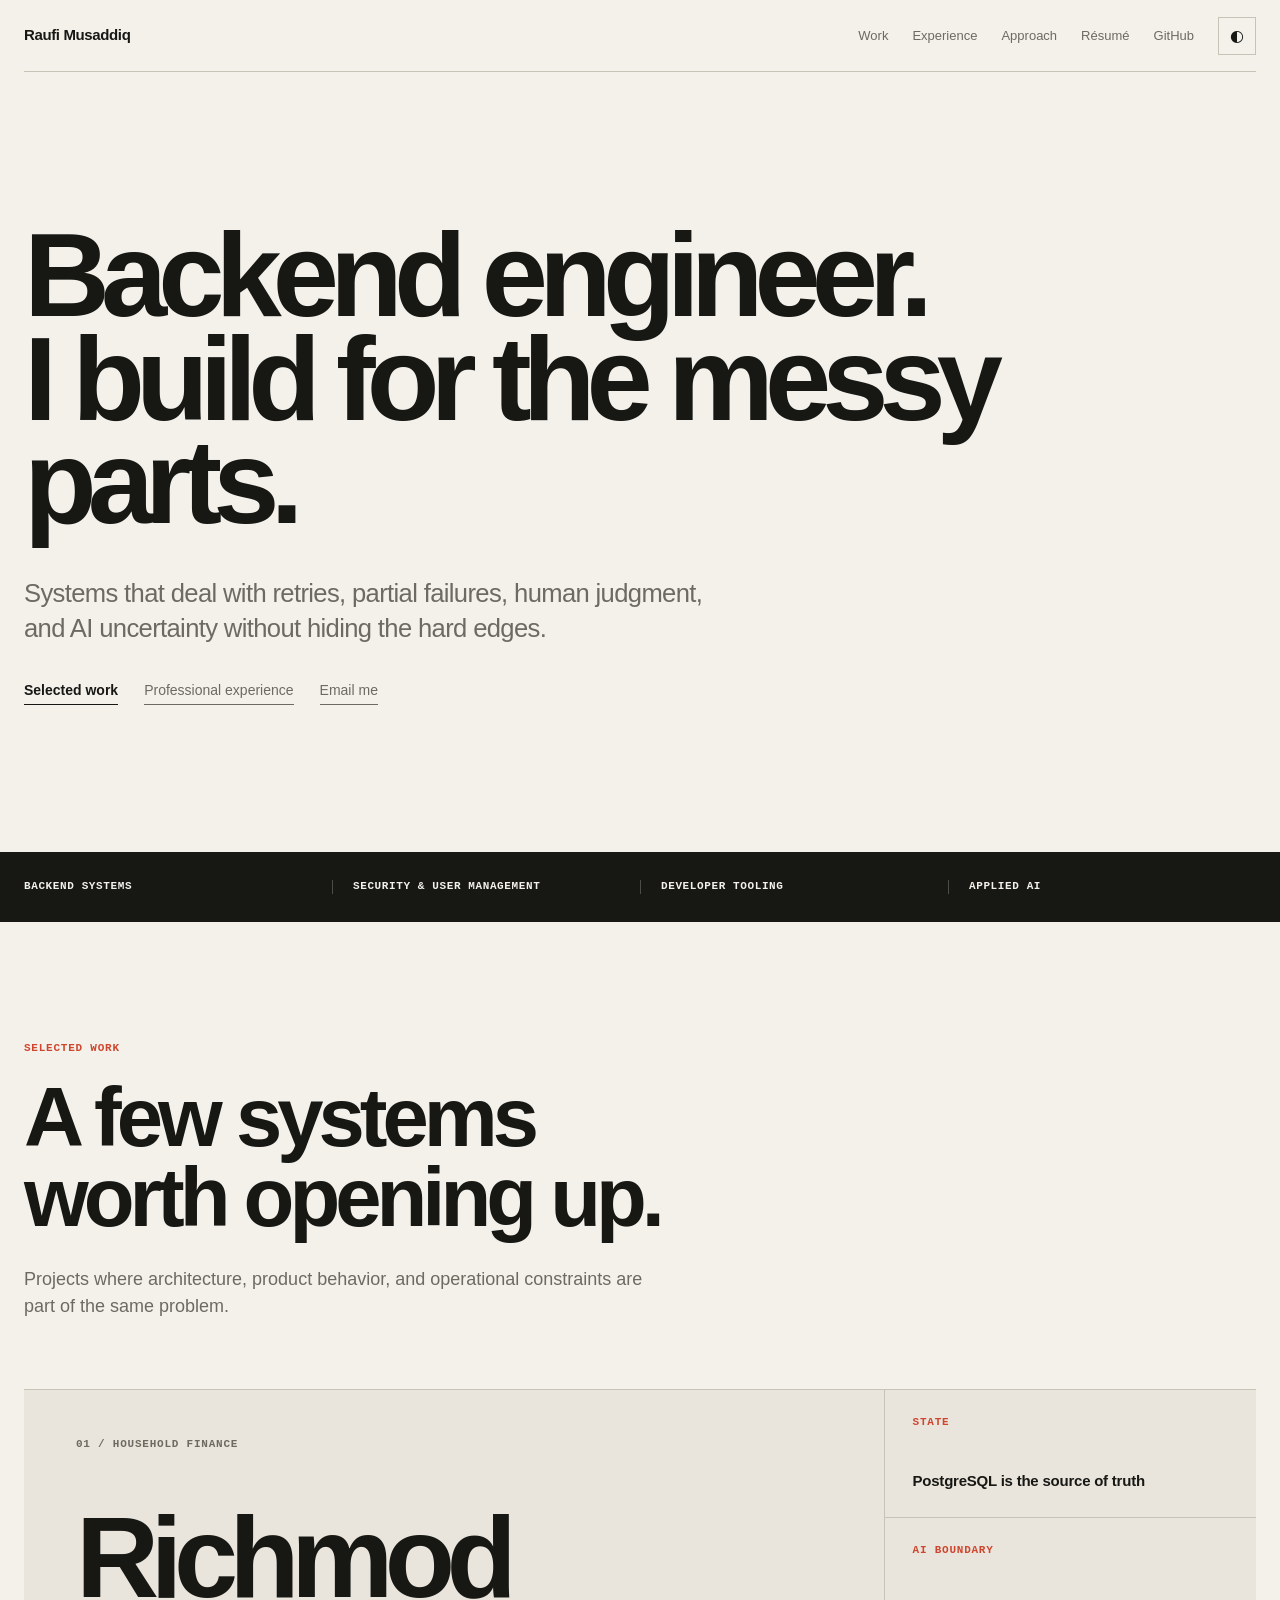
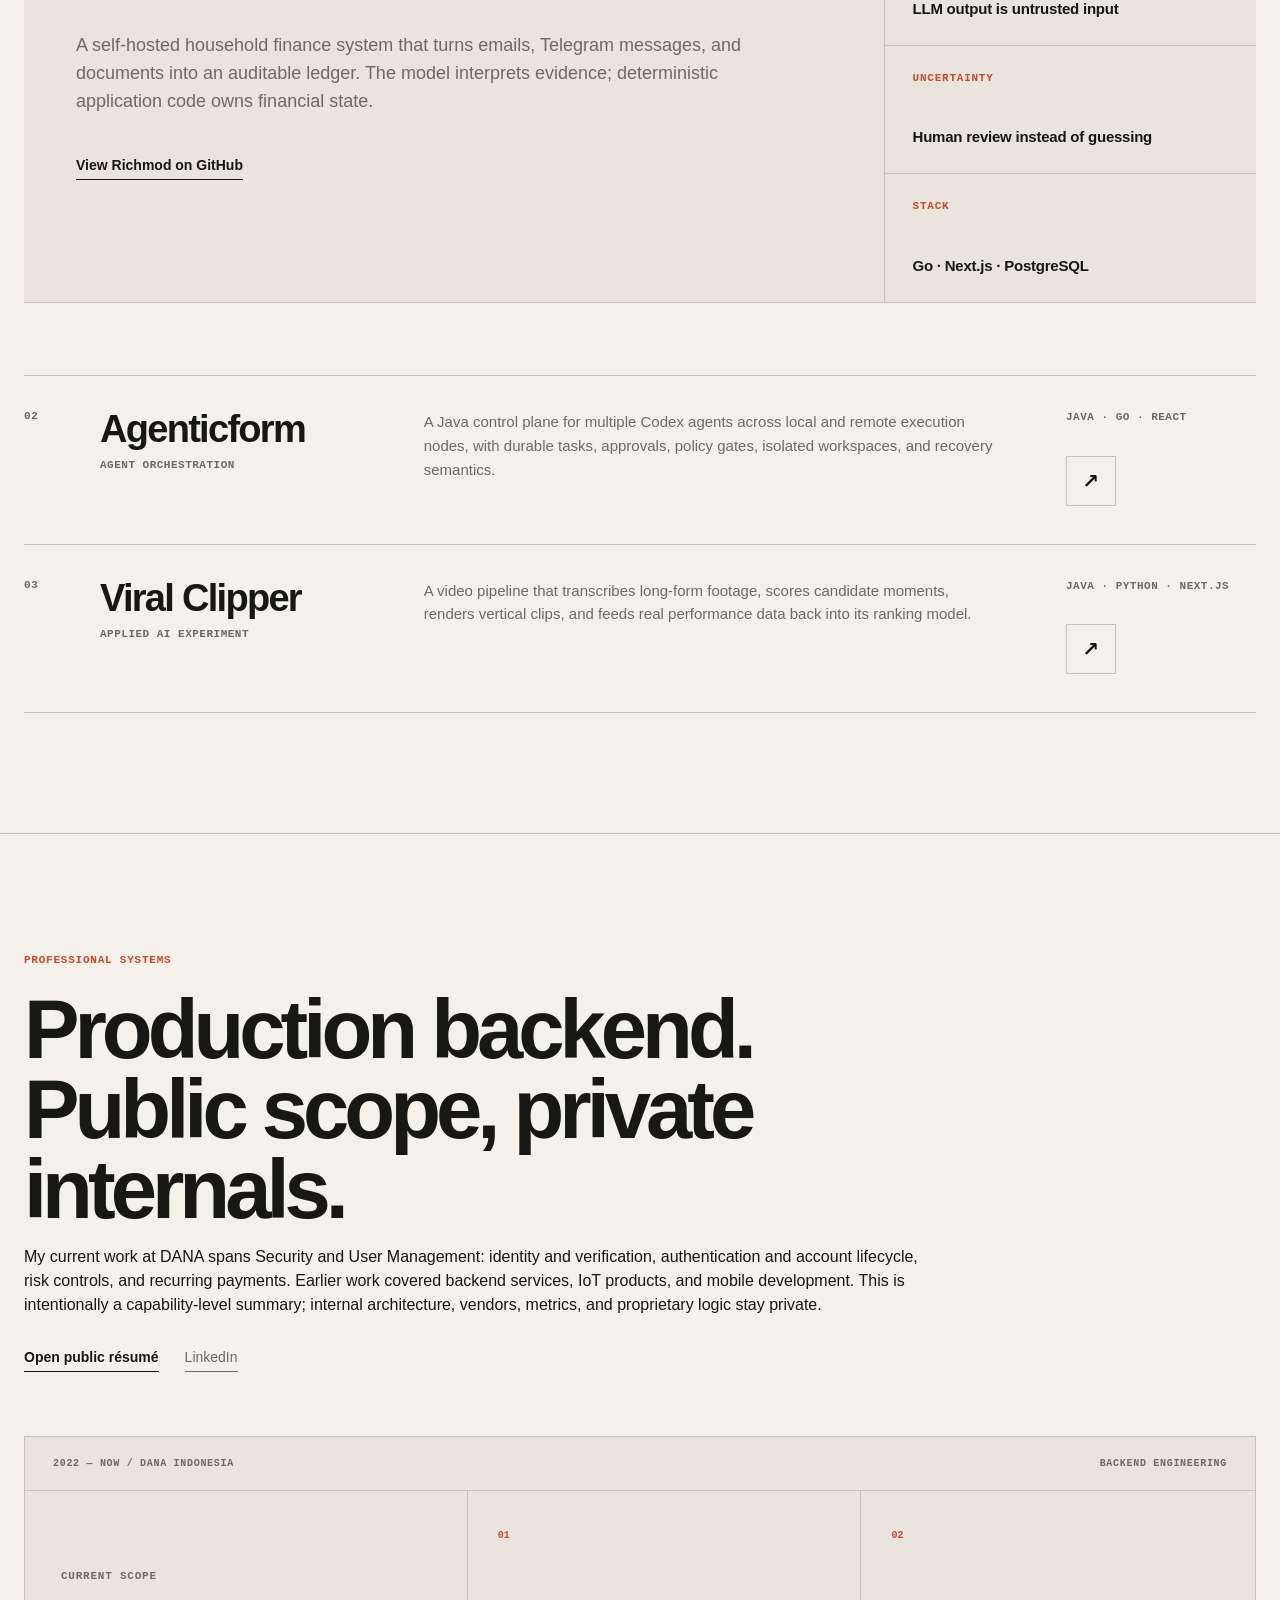
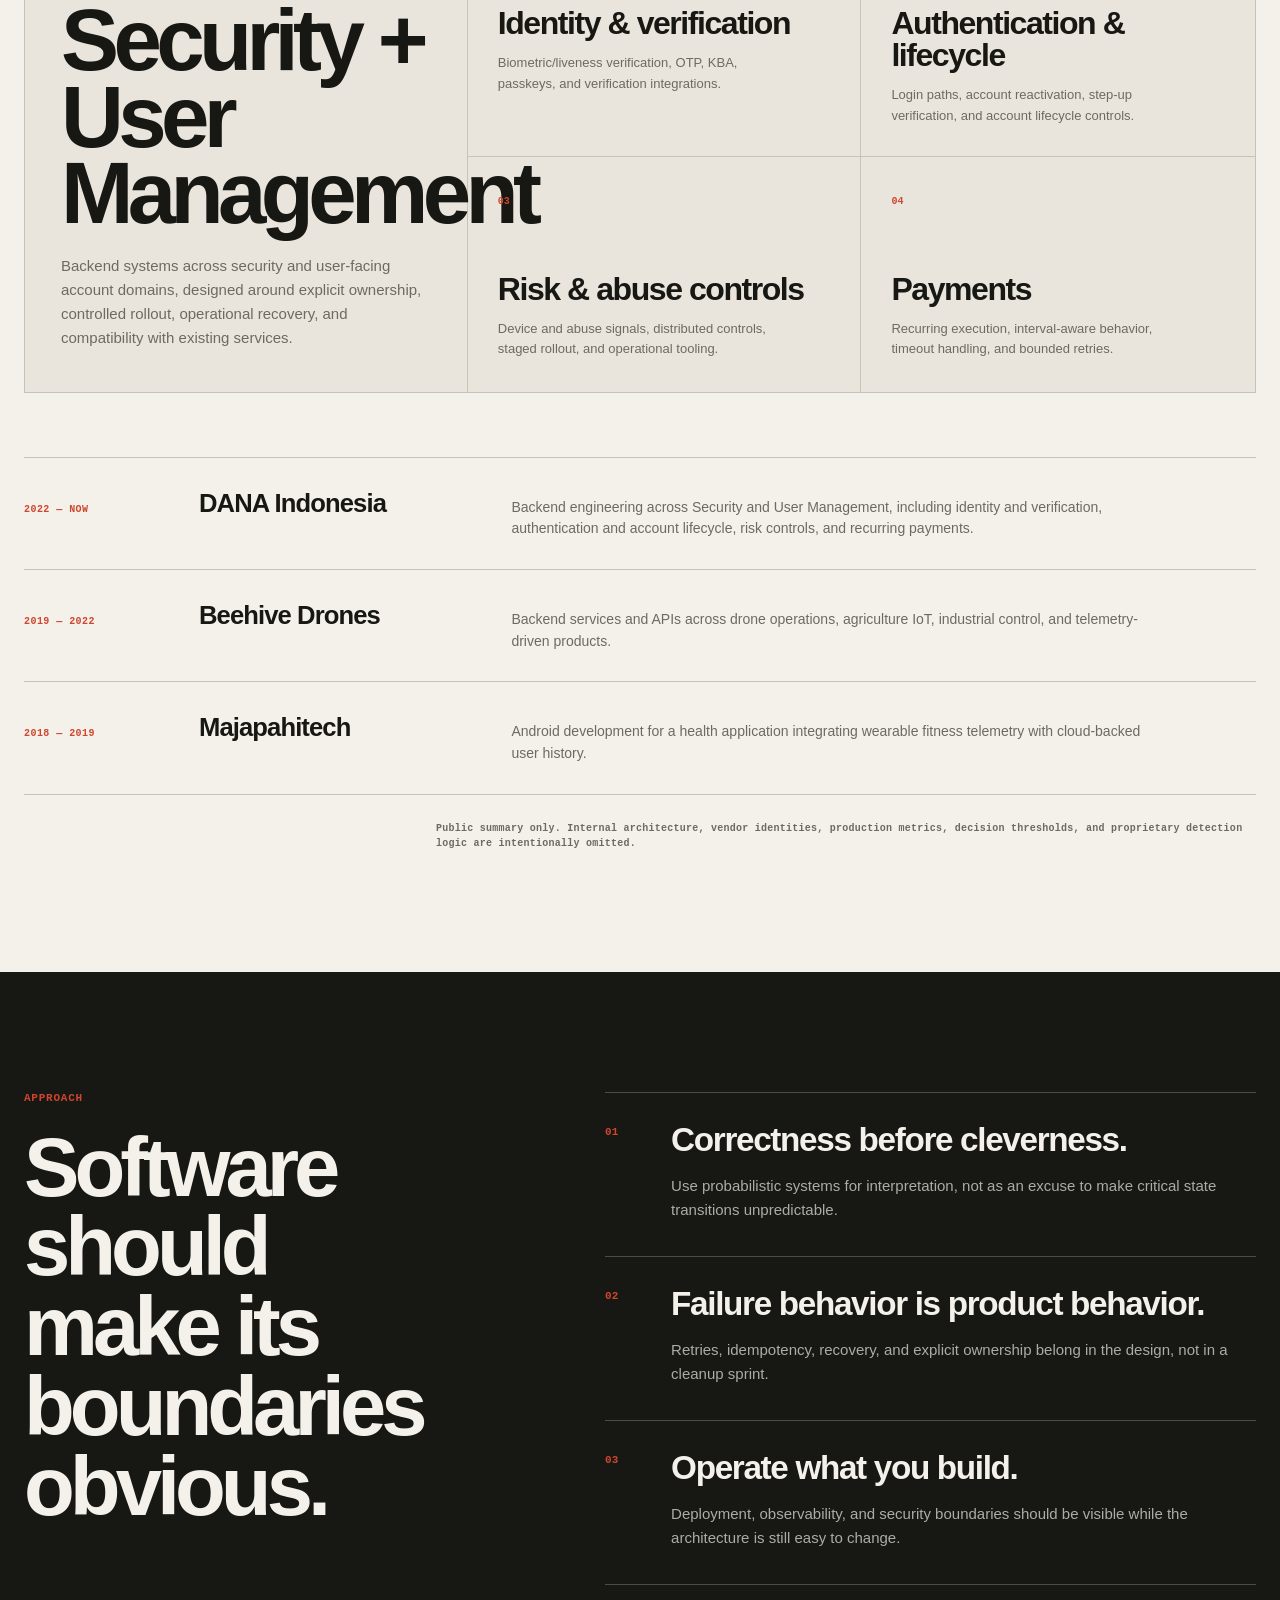
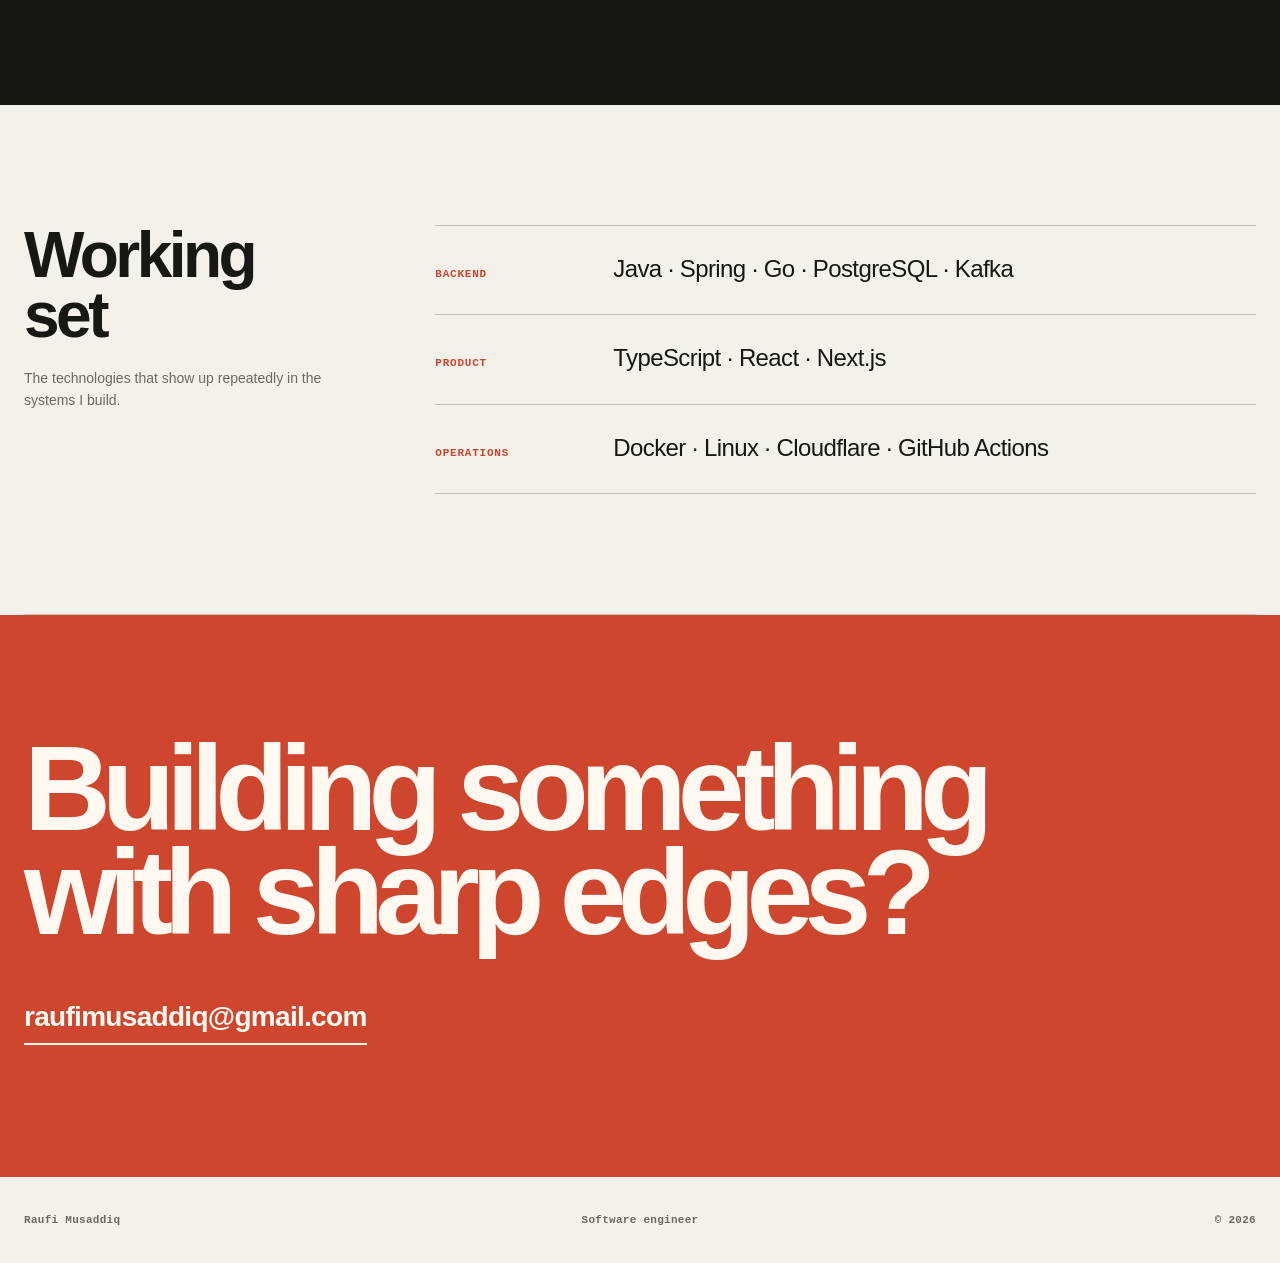
==== commit 7925a274: "fix: separate DANA security and user management scope" ====
--- a/index.html
+++ b/index.html
@@ -4,7 +4,7 @@
   <meta charset="utf-8" />
   <meta name="viewport" content="width=device-width, initial-scale=1" />
   <meta id="theme-color" name="theme-color" content="#f3f1ea" />
-  <meta name="description" content="Raufi Musaddiq is a backend engineer working across production identity, risk and verification systems, developer tooling, and applied AI." />
+  <meta name="description" content="Raufi Musaddiq is a backend engineer working across Security and User Management at DANA, with earlier backend and IoT experience, plus public developer tooling and applied AI projects." />
   <meta name="robots" content="index, follow, max-image-preview:large" />
   <meta property="og:title" content="Backend engineer. I build for the messy parts." />
   <meta property="og:description" content="Systems that deal with retries, partial failures, human judgment, and AI uncertainty without hiding the hard edges." />
@@ -78,7 +78,7 @@
     <section class="signal-strip" aria-label="Engineering focus">
       <div class="shell signal-grid">
         <span>Backend systems</span>
-        <span>Identity &amp; verification</span>
+        <span>Security &amp; user management</span>
         <span>Developer tooling</span>
         <span>Applied AI</span>
       </div>
@@ -160,9 +160,10 @@
           <p class="kicker">Professional systems</p>
           <h2 id="experience-title">Production backend.<br />Public scope, private internals.</h2>
           <p>
-            My professional work centers on identity, authentication, risk controls, verification,
-            account lifecycle, and payments. This is intentionally a capability-level summary:
-            internal architecture, vendors, metrics, and detection logic stay private.
+            My current work at DANA spans Security and User Management: identity and verification,
+            authentication and account lifecycle, risk controls, and recurring payments. Earlier work
+            covered backend services, IoT products, and mobile development. This is intentionally a
+            capability-level summary; internal architecture, vendors, metrics, and proprietary logic stay private.
           </p>
           <div class="experience-actions">
             <a class="text-link text-link-strong" href="./resume.pdf" target="_blank" rel="noreferrer">Open public résumé</a>
@@ -179,10 +180,10 @@
           <div class="experience-board-body">
             <div class="experience-role">
               <span class="project-index">Current scope</span>
-              <h3>Identity, risk &amp; verification</h3>
+              <h3>Security + User Management</h3>
               <p>
-                Production systems on security-sensitive paths, designed around explicit ownership,
-                controlled rollout, operational recovery, and compatibility with existing services.
+                Backend systems across security and user-facing account domains, designed around
+                explicit ownership, controlled rollout, operational recovery, and compatibility with existing services.
               </p>
             </div>
 
@@ -215,7 +216,7 @@
           <article class="career-row">
             <span>2022 — NOW</span>
             <strong>DANA Indonesia</strong>
-            <p>Backend engineering across identity, authentication, risk controls, verification, account lifecycle, and recurring payments.</p>
+            <p>Backend engineering across Security and User Management, including identity and verification, authentication and account lifecycle, risk controls, and recurring payments.</p>
           </article>
           <article class="career-row">
             <span>2019 — 2022</span>
--- a/polish.css
+++ b/polish.css
@@ -111,4 +111,219 @@
   .feature-project-copy {
     padding-inline: 20px;
   }
-}+}
+
+/* Professional experience: public capability-level view of private production work. */
+.experience {
+  border-top: 1px solid var(--line);
+}
+
+.experience-intro {
+  max-width: 920px;
+}
+
+.experience-actions {
+  display: flex;
+  flex-wrap: wrap;
+  gap: 26px;
+  margin-top: 30px;
+}
+
+.experience-board {
+  border: 1px solid var(--line);
+  background: var(--surface);
+}
+
+.experience-board-head {
+  min-height: 54px;
+  display: flex;
+  align-items: center;
+  justify-content: space-between;
+  gap: 24px;
+  padding: 0 28px;
+  border-bottom: 1px solid var(--line);
+  color: var(--muted);
+  font: 650 10px/1.2 ui-monospace, SFMono-Regular, Menlo, Consolas, monospace;
+  letter-spacing: 0.07em;
+}
+
+.experience-board-body {
+  display: grid;
+  grid-template-columns: minmax(280px, 0.72fr) minmax(0, 1.28fr);
+}
+
+.experience-role {
+  min-height: 470px;
+  display: flex;
+  flex-direction: column;
+  justify-content: flex-end;
+  padding: 42px 36px;
+  border-right: 1px solid var(--line);
+}
+
+.experience-role h3 {
+  max-width: 480px;
+  margin: 18px 0 22px;
+  font-size: clamp(52px, 6.8vw, 94px);
+  line-height: 0.88;
+  letter-spacing: -0.065em;
+}
+
+.experience-role > p {
+  max-width: 470px;
+  margin: 0;
+  color: var(--muted);
+  font-size: 15px;
+  line-height: 1.6;
+}
+
+.capability-grid {
+  display: grid;
+  grid-template-columns: 1fr 1fr;
+}
+
+.capability-grid article {
+  min-height: 235px;
+  padding: 30px;
+  border-bottom: 1px solid var(--line);
+  border-right: 1px solid var(--line);
+}
+
+.capability-grid article:nth-child(2n) {
+  border-right: 0;
+}
+
+.capability-grid article:nth-last-child(-n + 2) {
+  border-bottom: 0;
+}
+
+.capability-grid article > span {
+  color: var(--accent);
+  font: 650 10px/1 ui-monospace, SFMono-Regular, Menlo, Consolas, monospace;
+}
+
+.capability-grid h4 {
+  margin: 62px 0 14px;
+  font-size: clamp(23px, 2.5vw, 34px);
+  line-height: 1;
+  letter-spacing: -0.045em;
+}
+
+.capability-grid p {
+  max-width: 300px;
+  margin: 0;
+  color: var(--muted);
+  font-size: 13px;
+  line-height: 1.55;
+}
+
+.career-ledger {
+  margin-top: 64px;
+  border-top: 1px solid var(--line);
+}
+
+.career-row {
+  display: grid;
+  grid-template-columns: 145px minmax(180px, 0.55fr) minmax(0, 1.45fr);
+  gap: 30px;
+  align-items: baseline;
+  padding: 26px 0 29px;
+  border-bottom: 1px solid var(--line);
+}
+
+.career-row > span {
+  color: var(--accent);
+  font: 650 10px/1.2 ui-monospace, SFMono-Regular, Menlo, Consolas, monospace;
+  letter-spacing: 0.045em;
+}
+
+.career-row strong {
+  font-size: clamp(19px, 2vw, 27px);
+  letter-spacing: -0.035em;
+}
+
+.career-row p {
+  max-width: 630px;
+  margin: 0;
+  color: var(--muted);
+  font-size: 14px;
+  line-height: 1.55;
+}
+
+.experience-disclosure {
+  max-width: 820px;
+  margin: 26px 0 0 auto;
+  color: var(--muted);
+  font: 550 10px/1.55 ui-monospace, SFMono-Regular, Menlo, Consolas, monospace;
+  letter-spacing: 0.025em;
+}
+
+@media (max-width: 980px) {
+  .experience-board-body {
+    grid-template-columns: 1fr;
+  }
+
+  .experience-role {
+    min-height: 390px;
+    border-right: 0;
+    border-bottom: 1px solid var(--line);
+  }
+}
+
+@media (max-width: 720px) {
+  .nav a[href="#approach"] {
+    display: none;
+  }
+
+  .experience-board-head {
+    align-items: flex-start;
+    flex-direction: column;
+    gap: 5px;
+    padding: 16px 20px;
+  }
+
+  .experience-role {
+    min-height: 340px;
+    padding: 30px 24px;
+  }
+
+  .experience-role h3 {
+    font-size: clamp(50px, 15vw, 78px);
+  }
+
+  .capability-grid {
+    grid-template-columns: 1fr;
+  }
+
+  .capability-grid article,
+  .capability-grid article:nth-child(2n),
+  .capability-grid article:nth-last-child(-n + 2) {
+    min-height: auto;
+    padding: 26px 24px 30px;
+    border-right: 0;
+    border-bottom: 1px solid var(--line);
+  }
+
+  .capability-grid article:last-child {
+    border-bottom: 0;
+  }
+
+  .capability-grid h4 {
+    margin-top: 34px;
+  }
+
+  .career-row {
+    grid-template-columns: 1fr;
+    gap: 9px;
+  }
+
+  .experience-disclosure {
+    margin-left: 0;
+  }
+}
+
+@media (max-width: 540px) {
+  .nav a[href="https://github.com/raufimusaddiq"] {
+    display: none;
+  }
+}
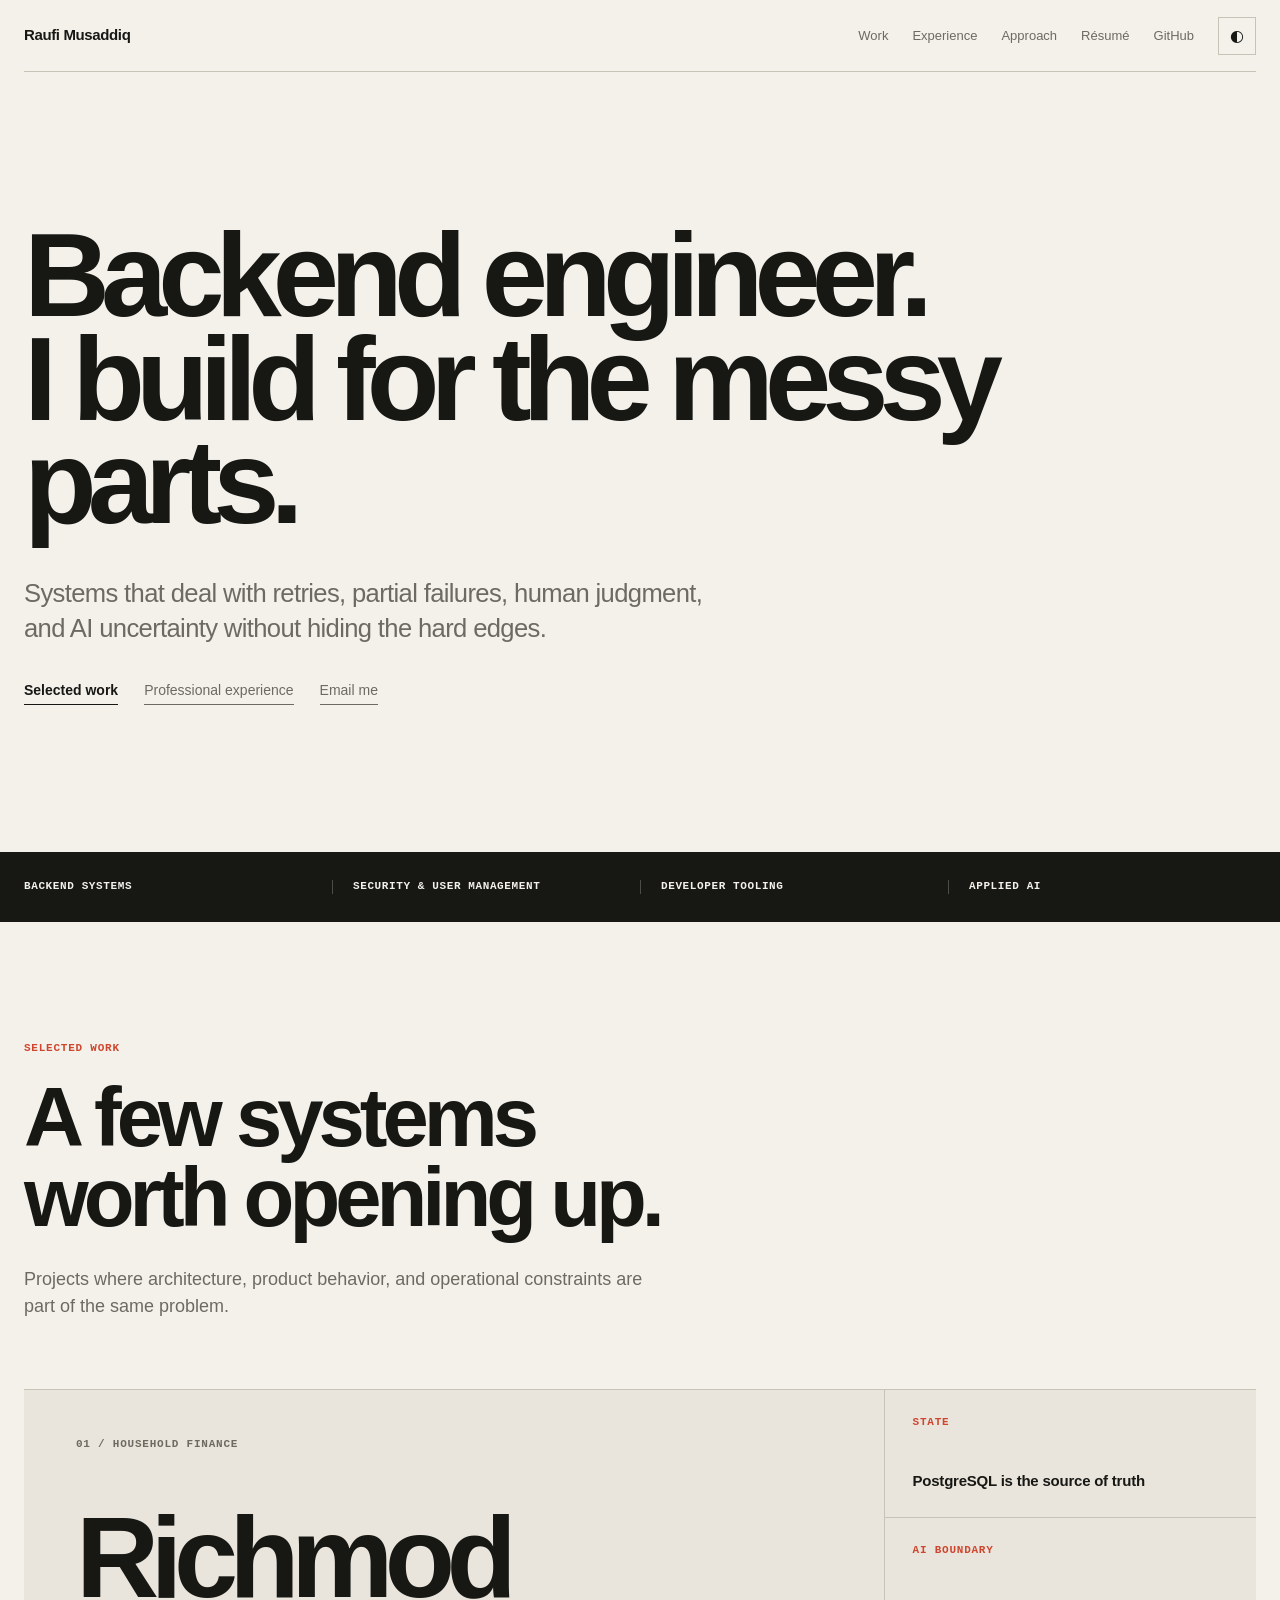
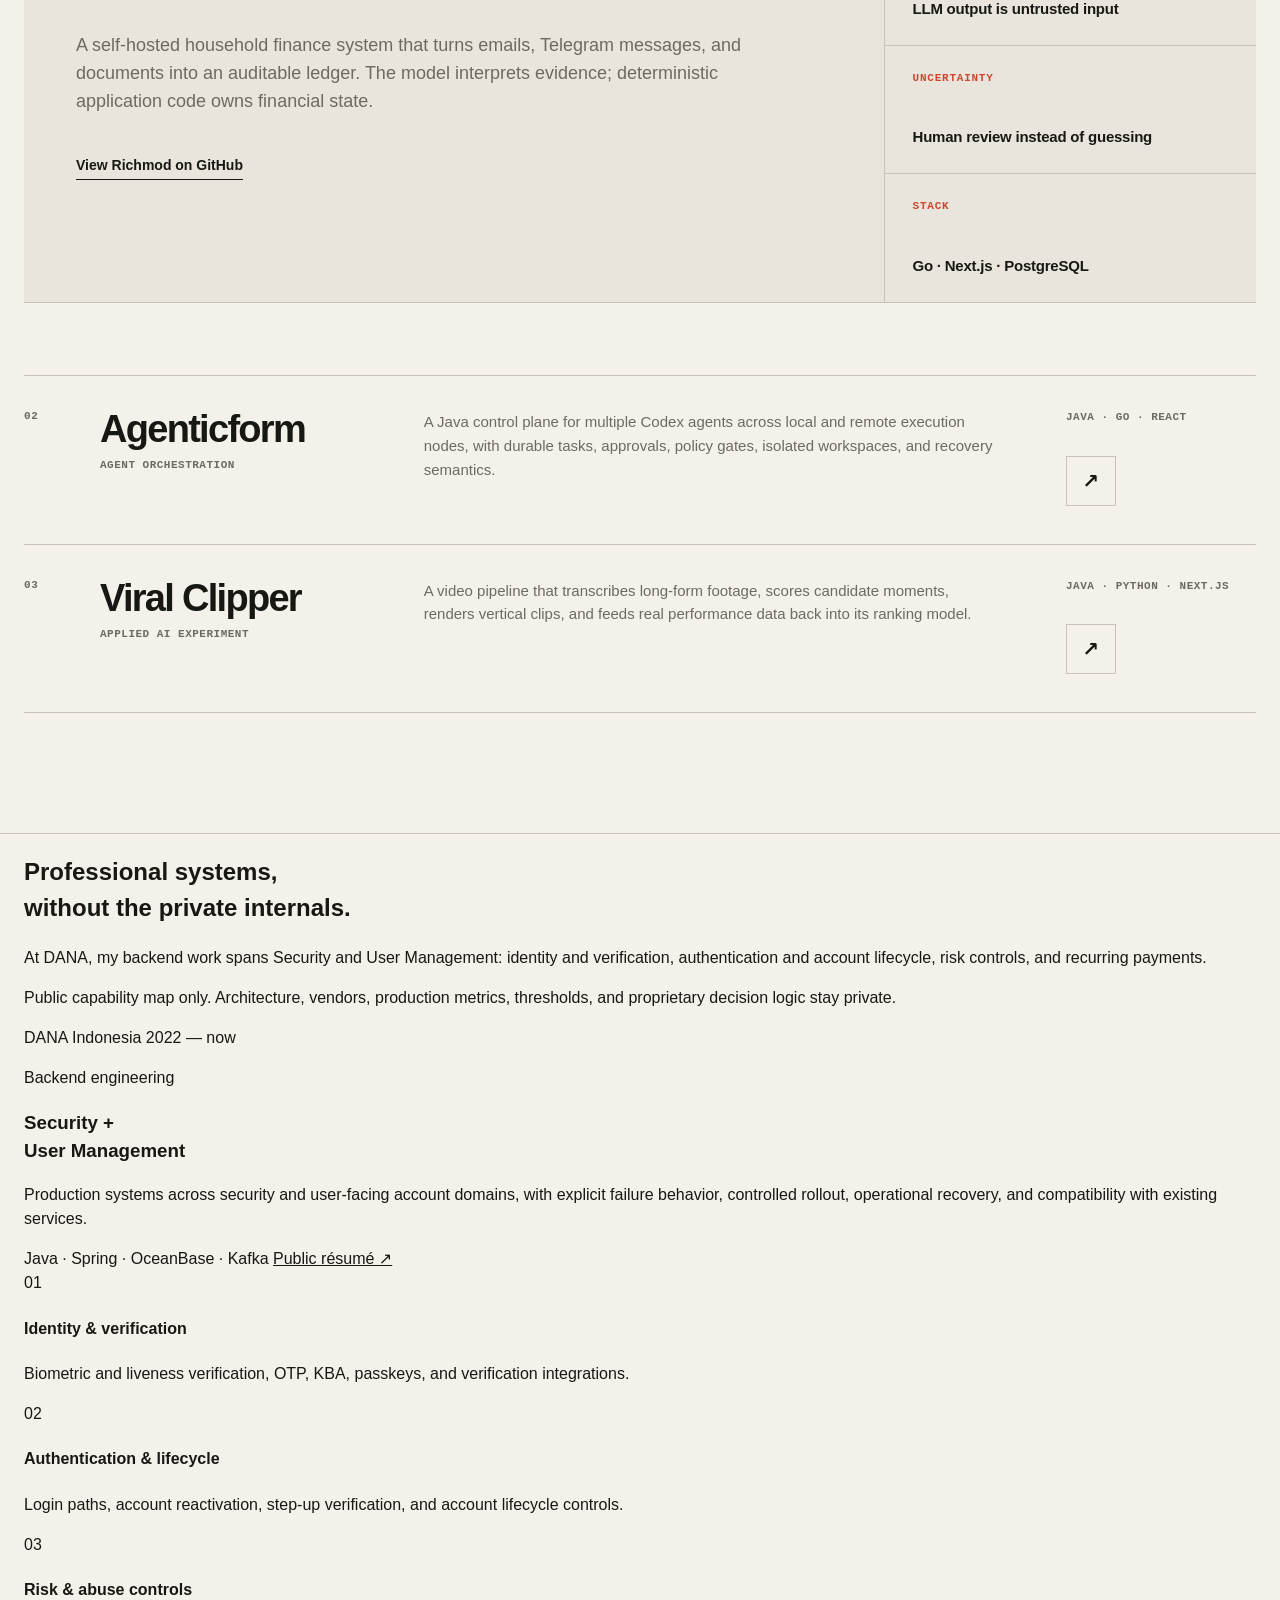
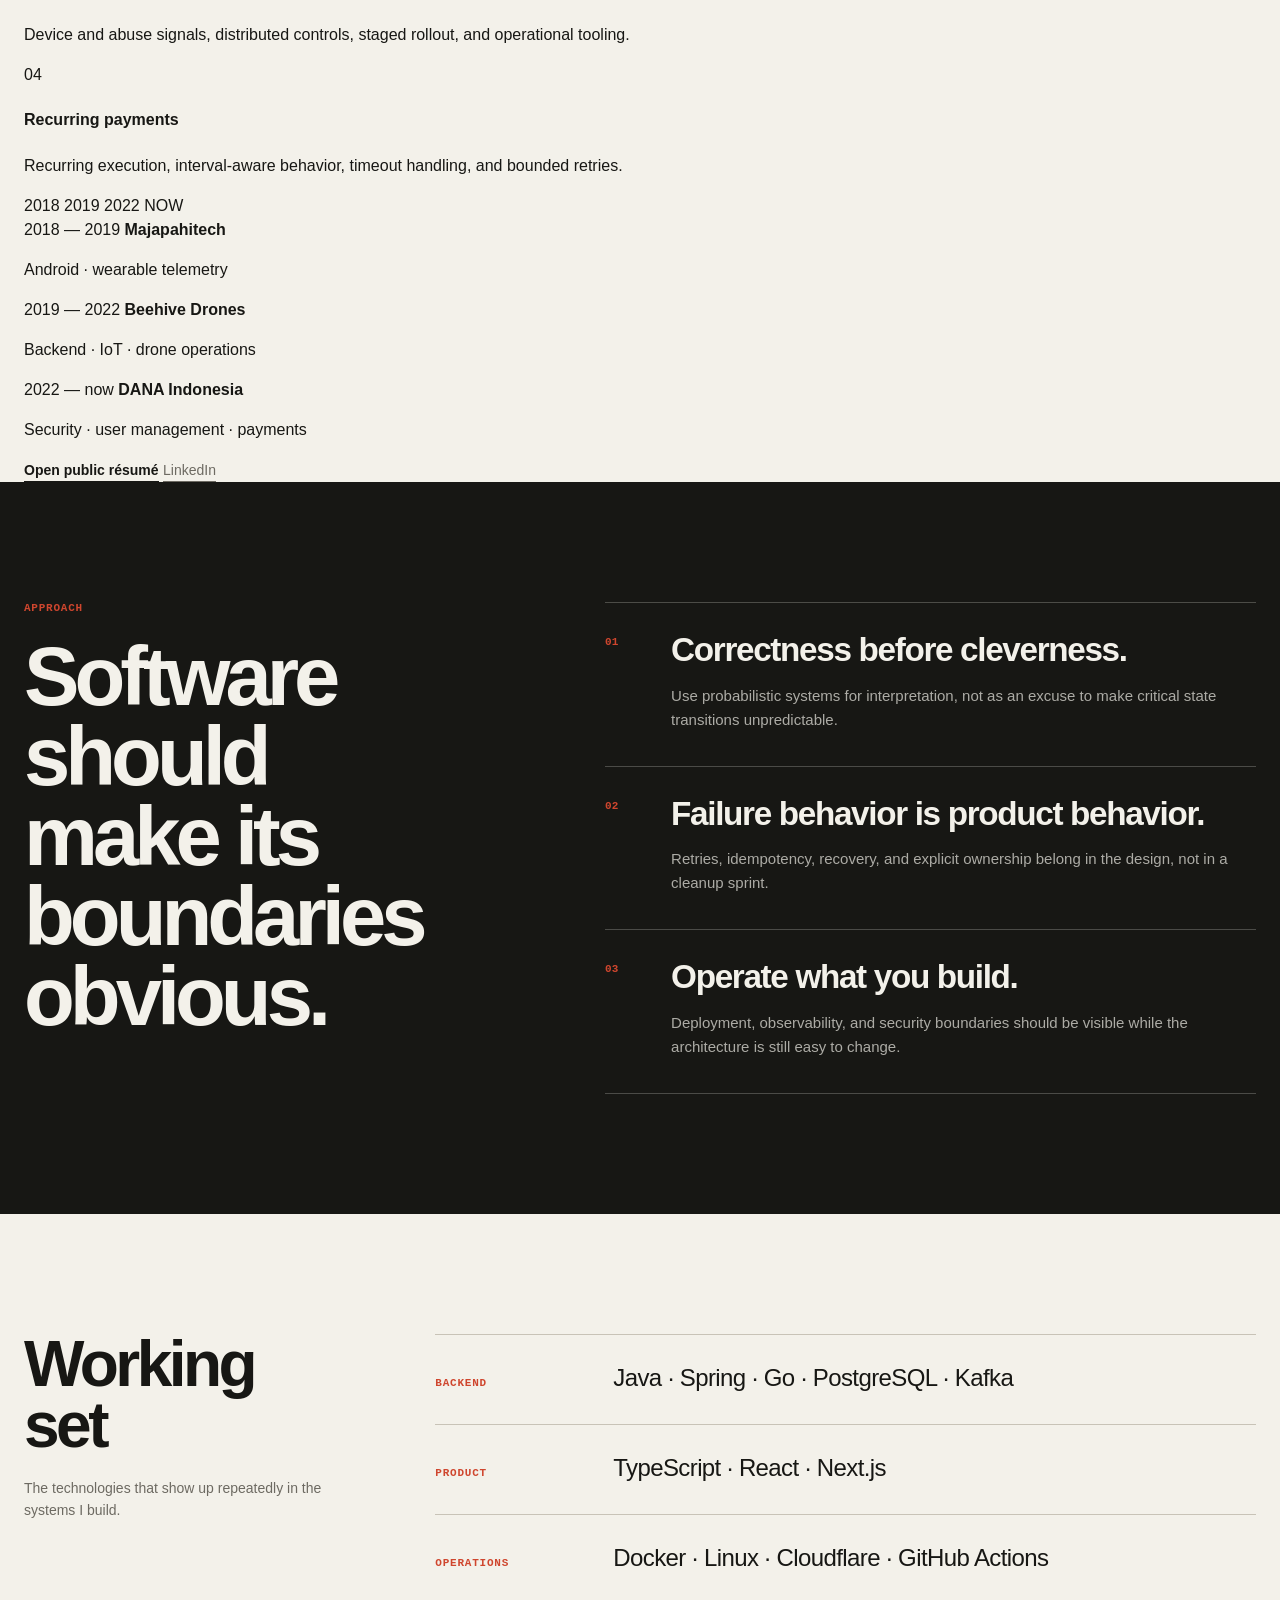
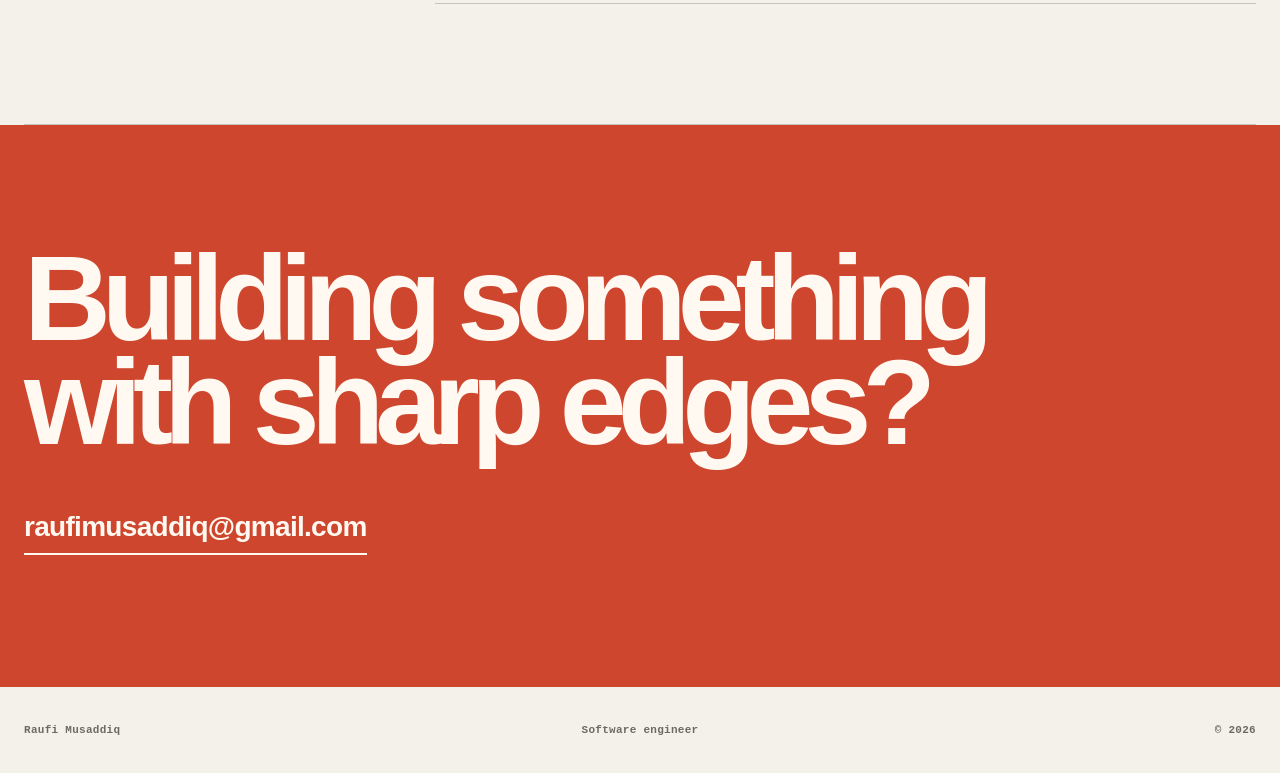
==== commit fe7f8adc: "redesign: make professional systems a production dossier" ====
--- a/index.html
+++ b/index.html
@@ -154,86 +154,107 @@
     </section>
 
 
-    <section class="experience section" id="experience" aria-labelledby="experience-title">
-      <div class="shell">
-        <header class="section-intro experience-intro reveal">
-          <p class="kicker">Professional systems</p>
-          <h2 id="experience-title">Production backend.<br />Public scope, private internals.</h2>
-          <p>
-            My current work at DANA spans Security and User Management: identity and verification,
-            authentication and account lifecycle, risk controls, and recurring payments. Earlier work
-            covered backend services, IoT products, and mobile development. This is intentionally a
-            capability-level summary; internal architecture, vendors, metrics, and proprietary logic stay private.
-          </p>
-          <div class="experience-actions">
-            <a class="text-link text-link-strong" href="./resume.pdf" target="_blank" rel="noreferrer">Open public résumé</a>
-            <a class="text-link" href="https://www.linkedin.com/in/raufi-musaddiq" target="_blank" rel="noreferrer">LinkedIn</a>
+    <section class="experience" id="experience" aria-labelledby="experience-title">
+      <div class="shell experience-shell">
+        <header class="experience-heading reveal">
+          <h2 id="experience-title">Professional systems,<br />without the private internals.</h2>
+          <div class="experience-heading-copy">
+            <p>
+              At DANA, my backend work spans Security and User Management: identity and verification,
+              authentication and account lifecycle, risk controls, and recurring payments.
+            </p>
+            <p class="experience-boundary">
+              Public capability map only. Architecture, vendors, production metrics, thresholds,
+              and proprietary decision logic stay private.
+            </p>
           </div>
         </header>
 
-        <article class="experience-board reveal" aria-label="Current professional scope">
-          <div class="experience-board-head">
-            <span>2022 — NOW / DANA INDONESIA</span>
-            <span>BACKEND ENGINEERING</span>
-          </div>
-
-          <div class="experience-board-body">
-            <div class="experience-role">
-              <span class="project-index">Current scope</span>
-              <h3>Security + User Management</h3>
-              <p>
-                Backend systems across security and user-facing account domains, designed around
-                explicit ownership, controlled rollout, operational recovery, and compatibility with existing services.
+        <div class="professional-stage reveal">
+          <article class="professional-primary">
+            <div class="professional-meta">
+              <span>DANA Indonesia</span>
+              <span>2022 — now</span>
+            </div>
+
+            <div class="professional-primary-body">
+              <p class="professional-role">Backend engineering</p>
+              <h3>Security +<br />User Management</h3>
+              <p class="professional-summary">
+                Production systems across security and user-facing account domains, with explicit
+                failure behavior, controlled rollout, operational recovery, and compatibility with existing services.
               </p>
             </div>
 
-            <div class="capability-grid">
-              <article>
-                <span>01</span>
+            <div class="professional-primary-foot">
+              <span>Java · Spring · OceanBase · Kafka</span>
+              <a href="./resume.pdf" target="_blank" rel="noreferrer">Public résumé ↗</a>
+            </div>
+          </article>
+
+          <div class="professional-index" aria-label="DANA capability map">
+            <article class="professional-capability">
+              <span class="capability-number">01</span>
+              <div>
                 <h4>Identity &amp; verification</h4>
-                <p>Biometric/liveness verification, OTP, KBA, passkeys, and verification integrations.</p>
-              </article>
-              <article>
-                <span>02</span>
+                <p>Biometric and liveness verification, OTP, KBA, passkeys, and verification integrations.</p>
+              </div>
+            </article>
+            <article class="professional-capability">
+              <span class="capability-number">02</span>
+              <div>
                 <h4>Authentication &amp; lifecycle</h4>
                 <p>Login paths, account reactivation, step-up verification, and account lifecycle controls.</p>
-              </article>
-              <article>
-                <span>03</span>
+              </div>
+            </article>
+            <article class="professional-capability">
+              <span class="capability-number">03</span>
+              <div>
                 <h4>Risk &amp; abuse controls</h4>
                 <p>Device and abuse signals, distributed controls, staged rollout, and operational tooling.</p>
-              </article>
-              <article>
-                <span>04</span>
-                <h4>Payments</h4>
+              </div>
+            </article>
+            <article class="professional-capability">
+              <span class="capability-number">04</span>
+              <div>
+                <h4>Recurring payments</h4>
                 <p>Recurring execution, interval-aware behavior, timeout handling, and bounded retries.</p>
-              </article>
-            </div>
-          </div>
-        </article>
-
-        <div class="career-ledger reveal" aria-label="Professional timeline">
-          <article class="career-row">
-            <span>2022 — NOW</span>
-            <strong>DANA Indonesia</strong>
-            <p>Backend engineering across Security and User Management, including identity and verification, authentication and account lifecycle, risk controls, and recurring payments.</p>
-          </article>
-          <article class="career-row">
-            <span>2019 — 2022</span>
-            <strong>Beehive Drones</strong>
-            <p>Backend services and APIs across drone operations, agriculture IoT, industrial control, and telemetry-driven products.</p>
-          </article>
-          <article class="career-row">
-            <span>2018 — 2019</span>
-            <strong>Majapahitech</strong>
-            <p>Android development for a health application integrating wearable fitness telemetry with cloud-backed user history.</p>
-          </article>
-        </div>
-
-        <p class="experience-disclosure reveal">
-          Public summary only. Internal architecture, vendor identities, production metrics,
-          decision thresholds, and proprietary detection logic are intentionally omitted.
-        </p>
+              </div>
+            </article>
+          </div>
+        </div>
+
+        <div class="career-trace reveal" aria-label="Earlier professional experience">
+          <div class="career-trace-axis" aria-hidden="true">
+            <span>2018</span>
+            <span>2019</span>
+            <span>2022</span>
+            <span>NOW</span>
+          </div>
+
+          <div class="career-trace-track">
+            <article class="career-stop career-stop-mobile">
+              <span class="career-stop-period">2018 — 2019</span>
+              <strong>Majapahitech</strong>
+              <p>Android · wearable telemetry</p>
+            </article>
+            <article class="career-stop career-stop-backend">
+              <span class="career-stop-period">2019 — 2022</span>
+              <strong>Beehive Drones</strong>
+              <p>Backend · IoT · drone operations</p>
+            </article>
+            <article class="career-stop career-stop-current">
+              <span class="career-stop-period">2022 — now</span>
+              <strong>DANA Indonesia</strong>
+              <p>Security · user management · payments</p>
+            </article>
+          </div>
+        </div>
+
+        <div class="experience-links reveal">
+          <a class="text-link text-link-strong" href="./resume.pdf" target="_blank" rel="noreferrer">Open public résumé</a>
+          <a class="text-link" href="https://www.linkedin.com/in/raufi-musaddiq" target="_blank" rel="noreferrer">LinkedIn</a>
+        </div>
       </div>
     </section>
 
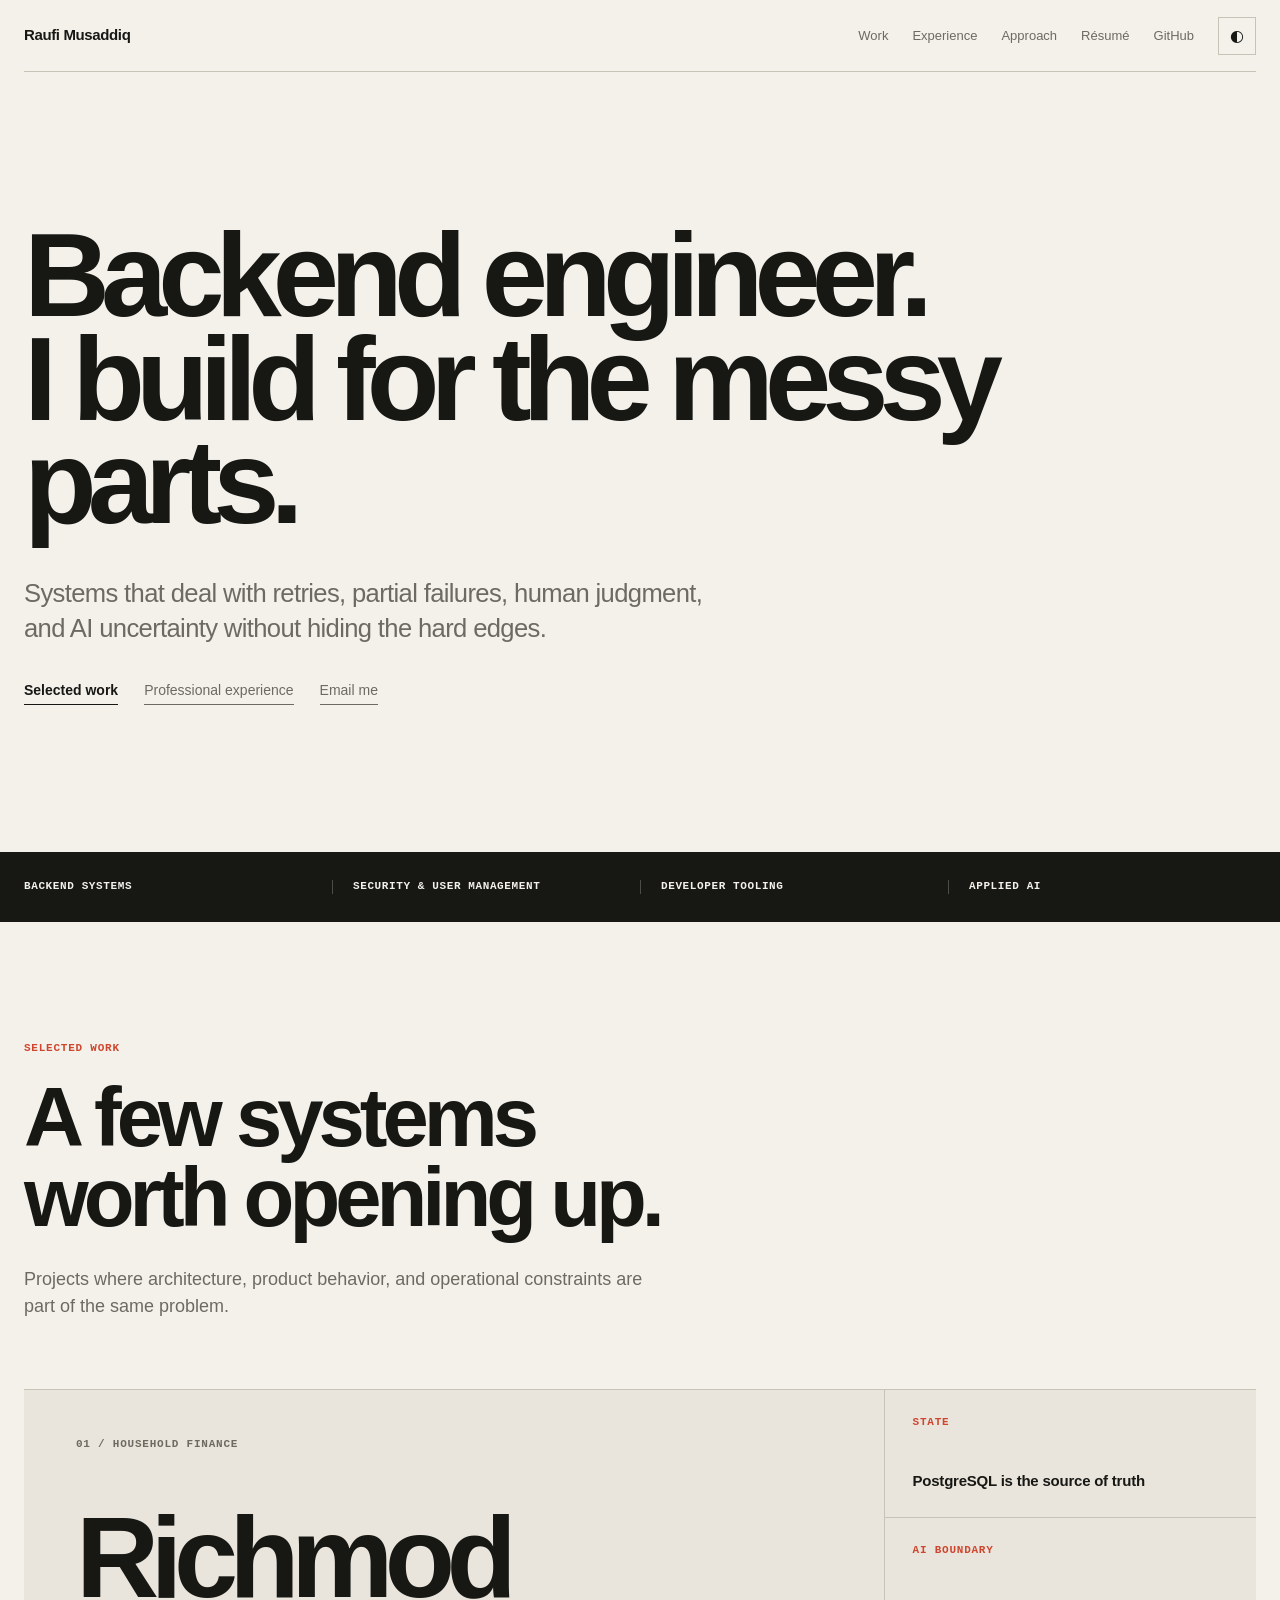
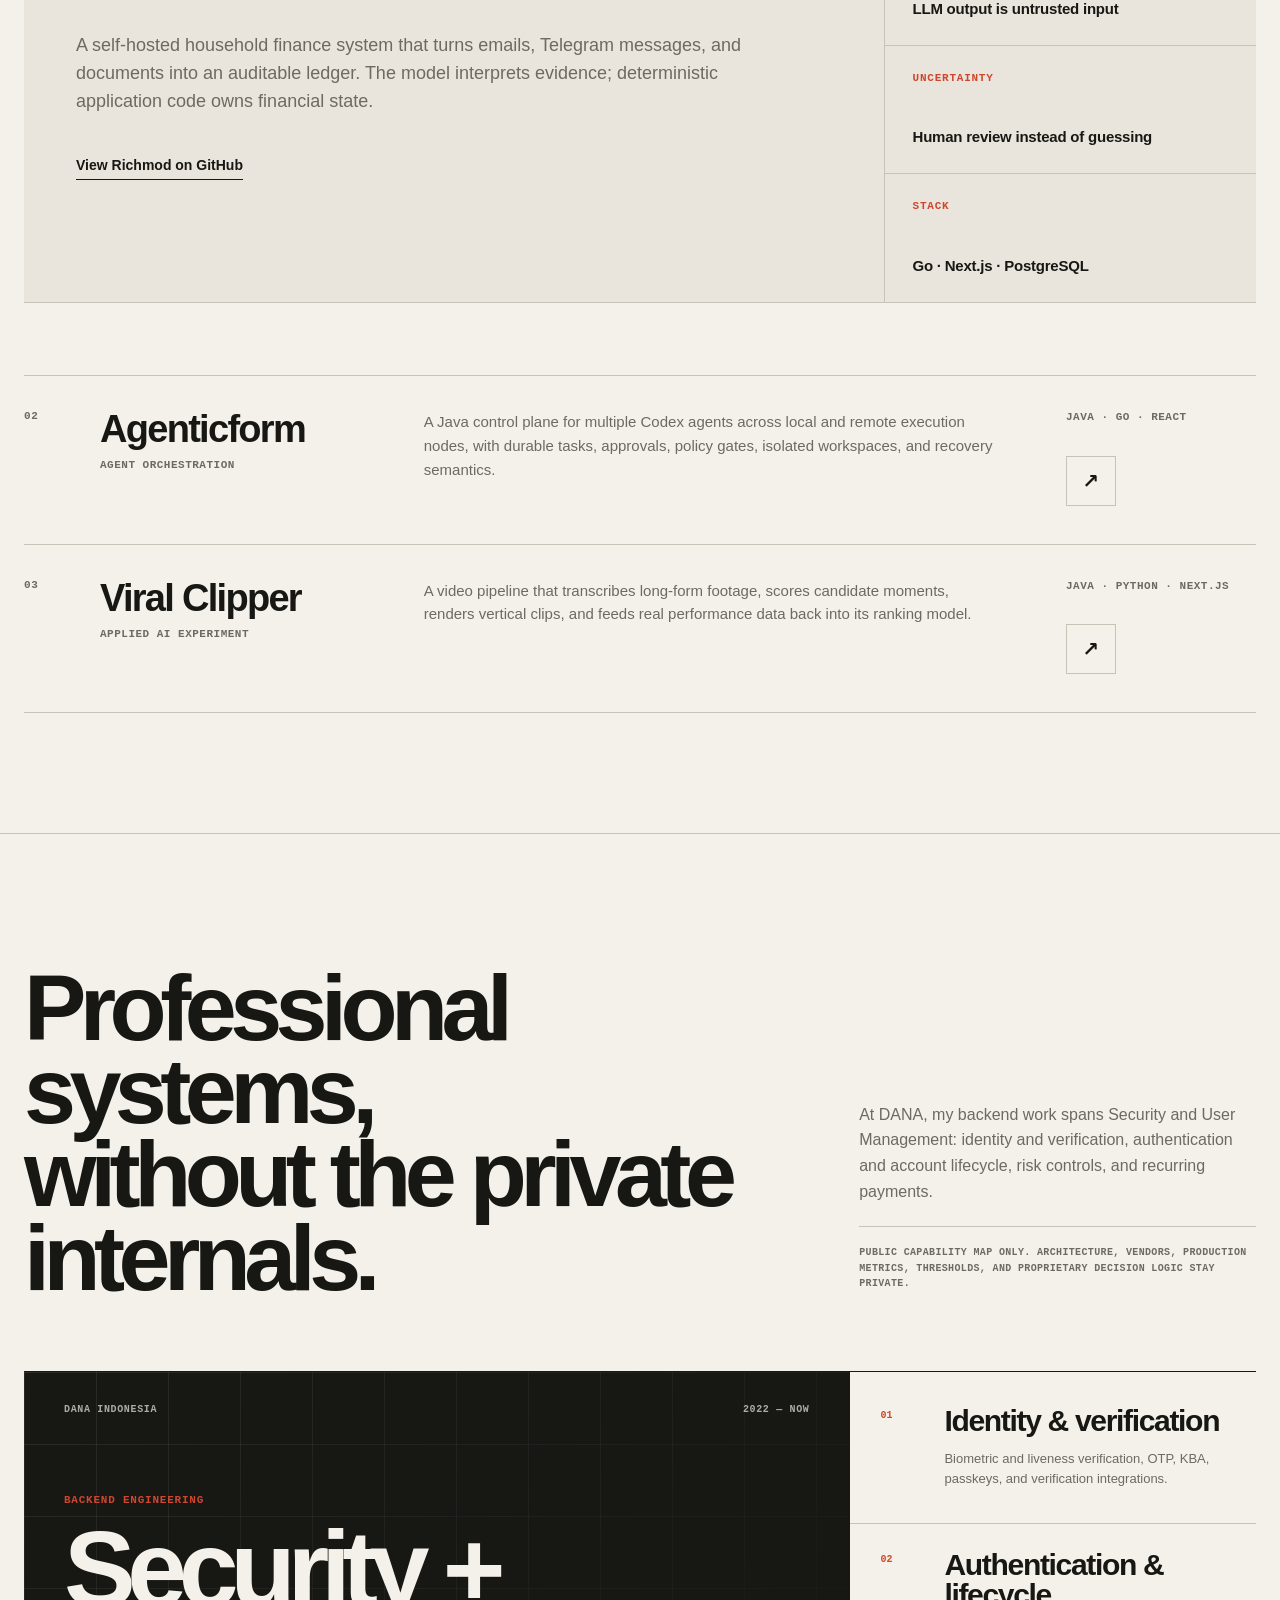
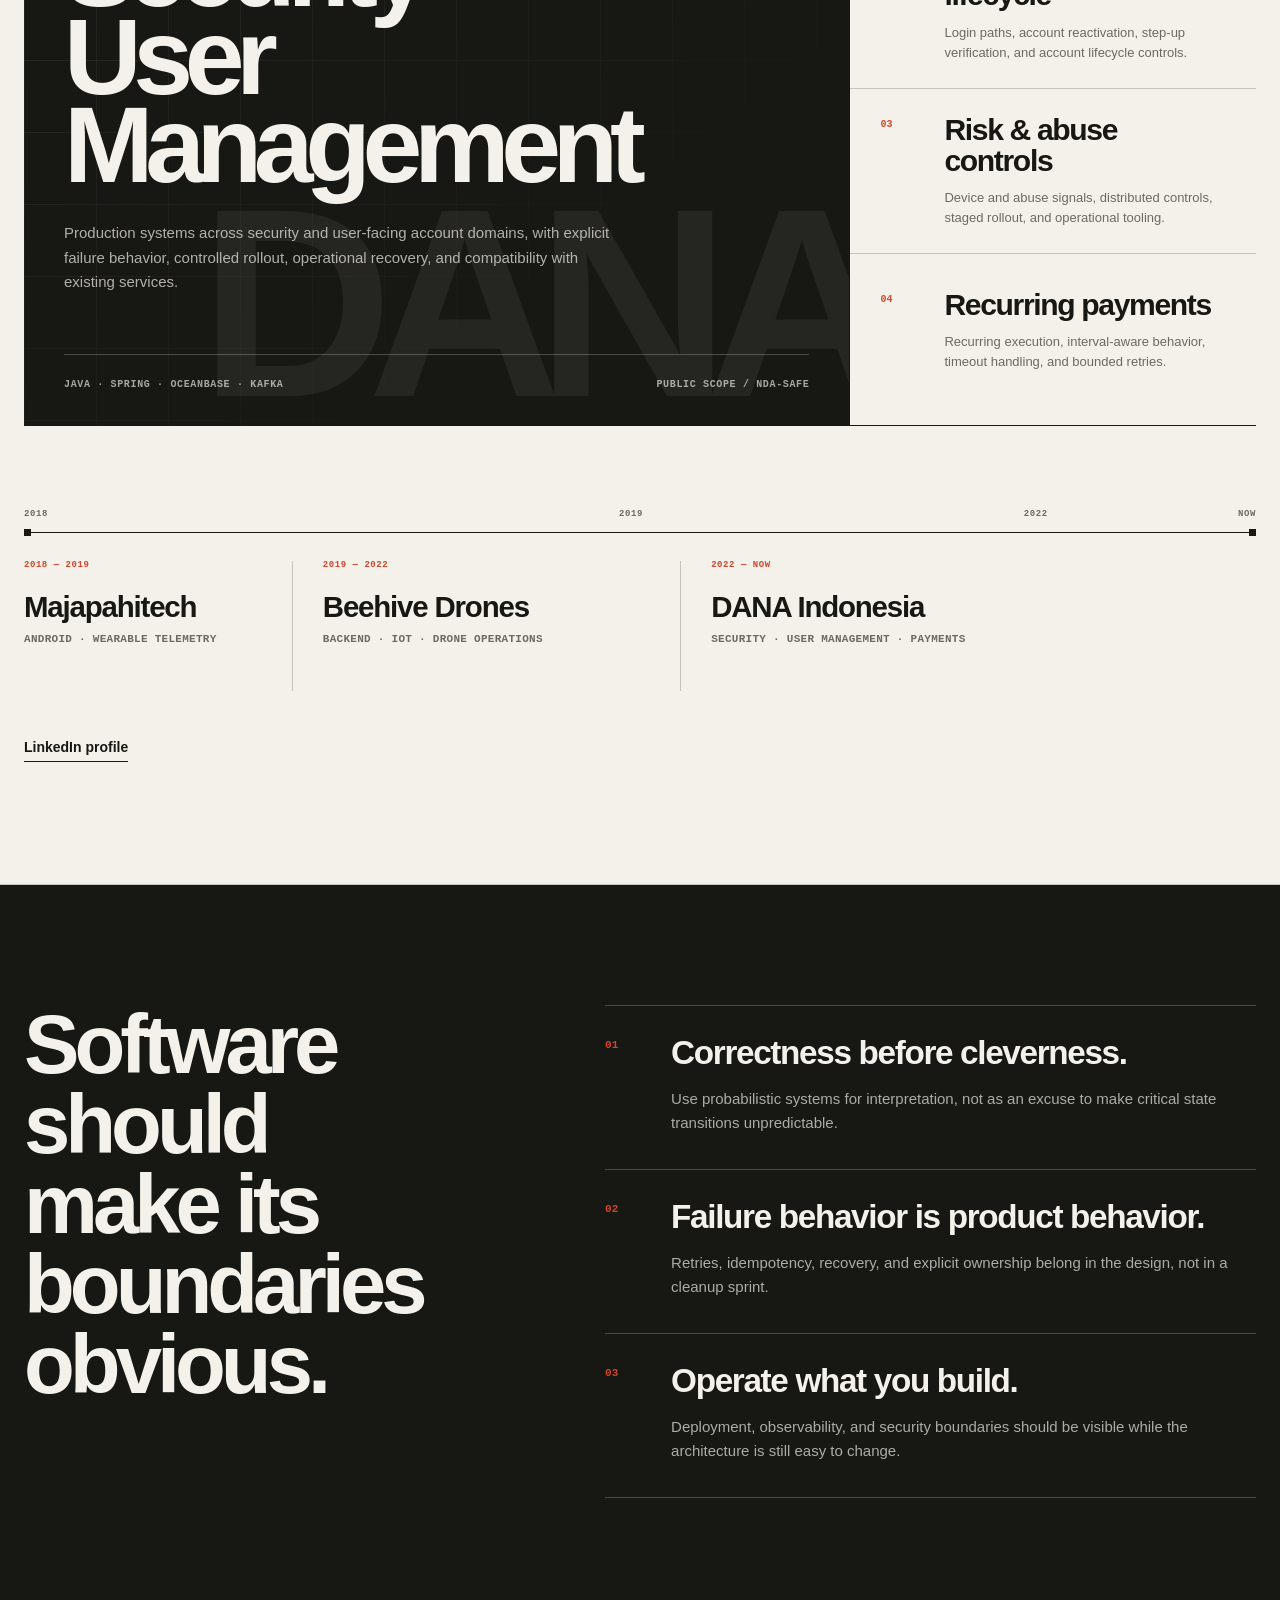
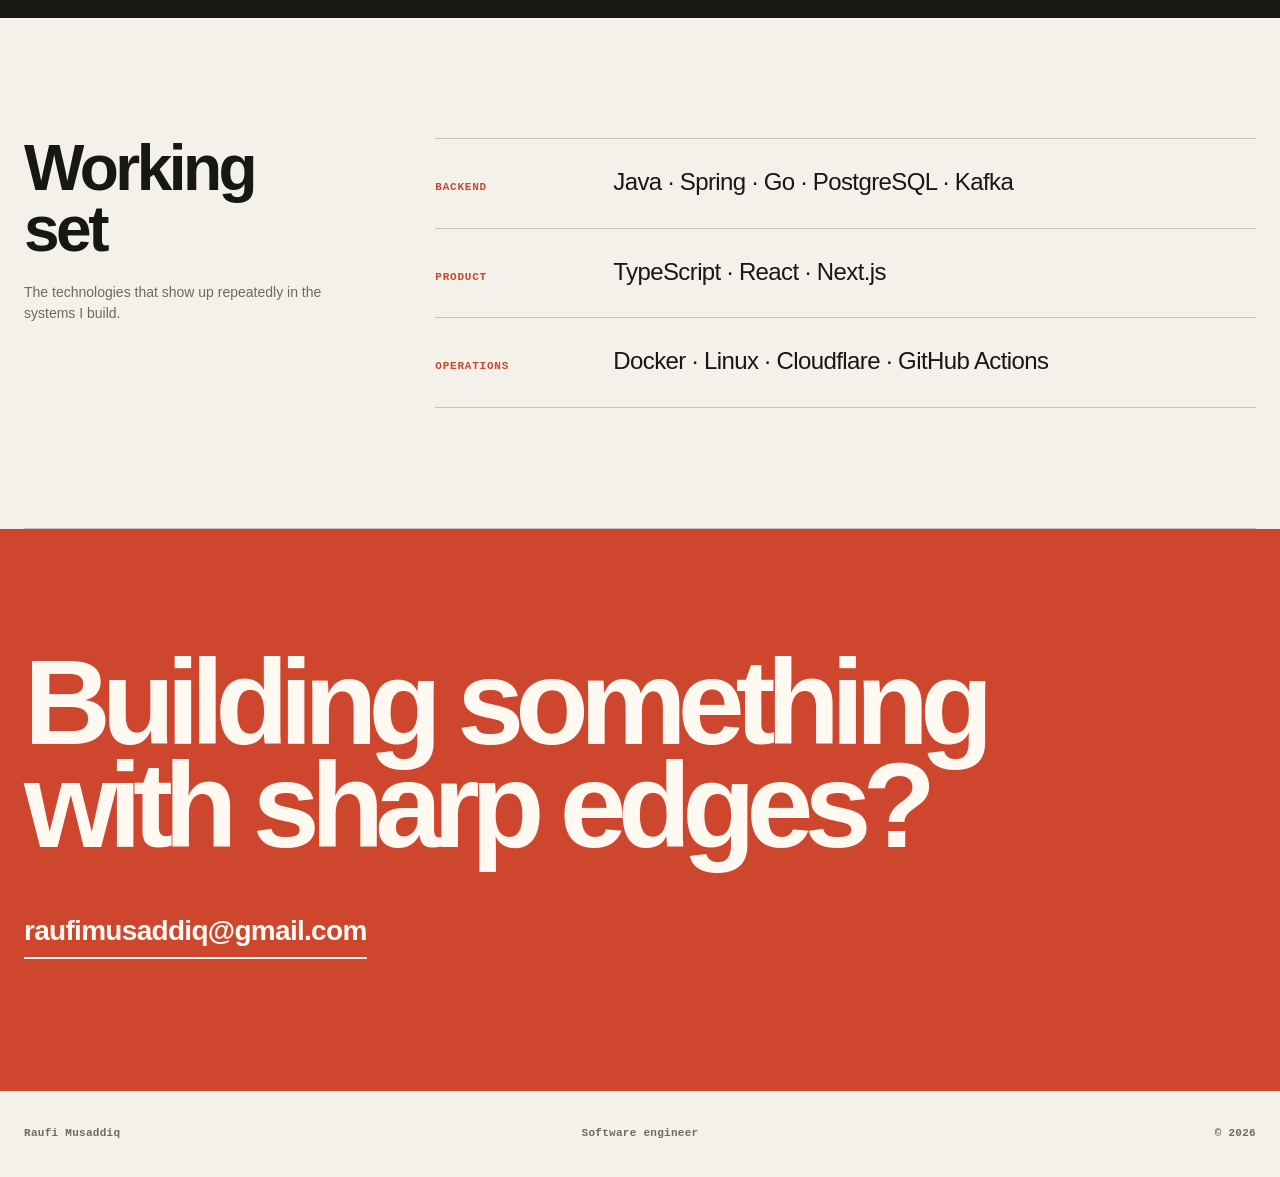
==== commit 9e92be4c: "polish: reduce repeated labels and CTA intent" ====
--- a/index.html
+++ b/index.html
@@ -188,7 +188,7 @@
 
             <div class="professional-primary-foot">
               <span>Java · Spring · OceanBase · Kafka</span>
-              <a href="./resume.pdf" target="_blank" rel="noreferrer">Public résumé ↗</a>
+              <span>Public scope / NDA-safe</span>
             </div>
           </article>
 
@@ -252,8 +252,7 @@
         </div>
 
         <div class="experience-links reveal">
-          <a class="text-link text-link-strong" href="./resume.pdf" target="_blank" rel="noreferrer">Open public résumé</a>
-          <a class="text-link" href="https://www.linkedin.com/in/raufi-musaddiq" target="_blank" rel="noreferrer">LinkedIn</a>
+          <a class="text-link text-link-strong" href="https://www.linkedin.com/in/raufi-musaddiq" target="_blank" rel="noreferrer">LinkedIn profile</a>
         </div>
       </div>
     </section>
@@ -261,7 +260,6 @@
     <section class="approach section" id="approach" aria-labelledby="approach-title">
       <div class="shell approach-layout">
         <div class="approach-statement reveal">
-          <p class="kicker">Approach</p>
           <h2 id="approach-title">Software should make its boundaries obvious.</h2>
         </div>
 
--- a/polish.css
+++ b/polish.css
@@ -113,217 +113,433 @@
   }
 }
 
-/* Professional experience: public capability-level view of private production work. */
+
+/* Professional systems: asymmetric production dossier, not a generic feature-card grid. */
 .experience {
+  position: relative;
+  overflow: hidden;
+  padding: 132px 0 126px;
   border-top: 1px solid var(--line);
-}
-
-.experience-intro {
-  max-width: 920px;
-}
-
-.experience-actions {
+  border-bottom: 1px solid var(--line);
+  background:
+    linear-gradient(90deg, transparent 0, transparent calc(50% - .5px), color-mix(in srgb, var(--line) 38%, transparent) 50%, transparent calc(50% + .5px)),
+    var(--bg);
+}
+
+.experience-shell {
+  position: relative;
+}
+
+.experience-heading {
+  display: grid;
+  grid-template-columns: minmax(0, 1.18fr) minmax(300px, .62fr);
+  gap: 80px;
+  align-items: end;
+  margin-bottom: 72px;
+}
+
+.experience-heading h2 {
+  max-width: 850px;
+  margin: 0;
+  font-size: clamp(52px, 7.3vw, 98px);
+  line-height: .89;
+  letter-spacing: -.07em;
+  text-wrap: balance;
+}
+
+.experience-heading-copy {
+  max-width: 500px;
+  padding-bottom: 7px;
+}
+
+.experience-heading-copy > p {
+  margin: 0;
+  color: var(--muted);
+  font-size: 16px;
+  line-height: 1.6;
+}
+
+.experience-heading-copy .experience-boundary {
+  margin-top: 22px;
+  padding-top: 18px;
+  border-top: 1px solid var(--line);
+  font: 550 10px/1.55 ui-monospace, SFMono-Regular, Menlo, Consolas, monospace;
+  letter-spacing: .035em;
+  text-transform: uppercase;
+}
+
+.professional-stage {
+  display: grid;
+  grid-template-columns: minmax(0, 1.34fr) minmax(360px, .66fr);
+  min-height: 610px;
+  border-top: 1px solid var(--ink);
+  border-bottom: 1px solid var(--ink);
+}
+
+.professional-primary {
+  position: relative;
+  isolation: isolate;
+  min-width: 0;
   display: flex;
-  flex-wrap: wrap;
-  gap: 26px;
-  margin-top: 30px;
-}
-
-.experience-board {
-  border: 1px solid var(--line);
-  background: var(--surface);
-}
-
-.experience-board-head {
-  min-height: 54px;
+  flex-direction: column;
+  justify-content: space-between;
+  padding: 32px 40px 34px;
+  overflow: hidden;
+  background: var(--ink);
+  color: var(--bg);
+}
+
+.professional-primary::before {
+  content: "";
+  position: absolute;
+  inset: 0;
+  z-index: -2;
+  background-image:
+    linear-gradient(to right, color-mix(in srgb, var(--bg) 9%, transparent) 1px, transparent 1px),
+    linear-gradient(to bottom, color-mix(in srgb, var(--bg) 9%, transparent) 1px, transparent 1px);
+  background-size: 72px 72px;
+  mask-image: linear-gradient(to bottom right, black, transparent 78%);
+}
+
+.professional-primary::after {
+  content: "DANA";
+  position: absolute;
+  right: -24px;
+  bottom: 28px;
+  z-index: -1;
+  color: color-mix(in srgb, var(--bg) 6%, transparent);
+  font-size: clamp(150px, 21vw, 300px);
+  font-weight: 800;
+  line-height: .7;
+  letter-spacing: -.095em;
+  pointer-events: none;
+}
+
+.professional-meta,
+.professional-primary-foot {
   display: flex;
   align-items: center;
   justify-content: space-between;
-  gap: 24px;
-  padding: 0 28px;
+  gap: 28px;
+  font: 650 10px/1.2 ui-monospace, SFMono-Regular, Menlo, Consolas, monospace;
+  letter-spacing: .065em;
+  text-transform: uppercase;
+}
+
+.professional-meta {
+  color: color-mix(in srgb, var(--bg) 68%, transparent);
+}
+
+.professional-primary-body {
+  max-width: 720px;
+  padding: 78px 0 60px;
+}
+
+.professional-role {
+  margin: 0 0 18px;
+  color: var(--accent);
+  font: 650 11px/1.2 ui-monospace, SFMono-Regular, Menlo, Consolas, monospace;
+  letter-spacing: .07em;
+  text-transform: uppercase;
+}
+
+.professional-primary h3 {
+  max-width: 690px;
+  margin: 0;
+  font-size: clamp(62px, 8.4vw, 118px);
+  line-height: .82;
+  letter-spacing: -.078em;
+}
+
+.professional-summary {
+  max-width: 560px;
+  margin: 32px 0 0;
+  color: color-mix(in srgb, var(--bg) 70%, transparent);
+  font-size: 15px;
+  line-height: 1.62;
+}
+
+.professional-primary-foot {
+  padding-top: 24px;
+  border-top: 1px solid color-mix(in srgb, var(--bg) 24%, transparent);
+  color: color-mix(in srgb, var(--bg) 66%, transparent);
+}
+
+.professional-primary-foot a {
+  color: var(--bg);
+  text-decoration: none;
+  white-space: nowrap;
+}
+
+.professional-index {
+  border-left: 1px solid var(--ink);
+}
+
+.professional-capability {
+  position: relative;
+  min-height: 152px;
+  display: grid;
+  grid-template-columns: 42px 1fr;
+  gap: 22px;
+  align-content: center;
+  padding: 26px 30px;
   border-bottom: 1px solid var(--line);
-  color: var(--muted);
-  font: 650 10px/1.2 ui-monospace, SFMono-Regular, Menlo, Consolas, monospace;
-  letter-spacing: 0.07em;
-}
-
-.experience-board-body {
-  display: grid;
-  grid-template-columns: minmax(280px, 0.72fr) minmax(0, 1.28fr);
-}
-
-.experience-role {
-  min-height: 470px;
-  display: flex;
-  flex-direction: column;
-  justify-content: flex-end;
-  padding: 42px 36px;
-  border-right: 1px solid var(--line);
-}
-
-.experience-role h3 {
-  max-width: 480px;
-  margin: 18px 0 22px;
-  font-size: clamp(52px, 6.8vw, 94px);
-  line-height: 0.88;
-  letter-spacing: -0.065em;
-}
-
-.experience-role > p {
-  max-width: 470px;
+  transition: background-color 180ms ease, padding-left 180ms ease;
+}
+
+.professional-capability:last-child {
+  border-bottom: 0;
+}
+
+.professional-capability:hover {
+  padding-left: 36px;
+  background: var(--surface);
+}
+
+.capability-number {
+  padding-top: 5px;
+  color: var(--accent);
+  font: 700 10px/1 ui-monospace, SFMono-Regular, Menlo, Consolas, monospace;
+}
+
+.professional-capability h4 {
   margin: 0;
-  color: var(--muted);
-  font-size: 15px;
-  line-height: 1.6;
-}
-
-.capability-grid {
-  display: grid;
-  grid-template-columns: 1fr 1fr;
-}
-
-.capability-grid article {
-  min-height: 235px;
-  padding: 30px;
-  border-bottom: 1px solid var(--line);
-  border-right: 1px solid var(--line);
-}
-
-.capability-grid article:nth-child(2n) {
-  border-right: 0;
-}
-
-.capability-grid article:nth-last-child(-n + 2) {
-  border-bottom: 0;
-}
-
-.capability-grid article > span {
-  color: var(--accent);
-  font: 650 10px/1 ui-monospace, SFMono-Regular, Menlo, Consolas, monospace;
-}
-
-.capability-grid h4 {
-  margin: 62px 0 14px;
-  font-size: clamp(23px, 2.5vw, 34px);
-  line-height: 1;
-  letter-spacing: -0.045em;
-}
-
-.capability-grid p {
-  max-width: 300px;
-  margin: 0;
+  font-size: clamp(23px, 2.35vw, 33px);
+  line-height: 1.02;
+  letter-spacing: -.045em;
+}
+
+.professional-capability p {
+  max-width: 420px;
+  margin: 12px 0 0;
   color: var(--muted);
   font-size: 13px;
-  line-height: 1.55;
-}
-
-.career-ledger {
-  margin-top: 64px;
-  border-top: 1px solid var(--line);
-}
-
-.career-row {
-  display: grid;
-  grid-template-columns: 145px minmax(180px, 0.55fr) minmax(0, 1.45fr);
-  gap: 30px;
-  align-items: baseline;
-  padding: 26px 0 29px;
-  border-bottom: 1px solid var(--line);
-}
-
-.career-row > span {
+  line-height: 1.5;
+}
+
+.career-trace {
+  margin-top: 84px;
+}
+
+.career-trace-axis {
+  display: grid;
+  grid-template-columns: 1fr 1fr 1fr auto;
+  gap: 0;
+  padding-bottom: 13px;
+  color: var(--muted);
+  font: 650 9px/1 ui-monospace, SFMono-Regular, Menlo, Consolas, monospace;
+  letter-spacing: .065em;
+}
+
+.career-trace-axis span:nth-child(2),
+.career-trace-axis span:nth-child(3) {
+  text-align: center;
+}
+
+.career-trace-axis span:last-child {
+  text-align: right;
+}
+
+.career-trace-track {
+  position: relative;
+  display: grid;
+  grid-template-columns: 1fr 1.45fr 2.15fr;
+  gap: 0;
+  padding-top: 28px;
+  border-top: 1px solid var(--ink);
+}
+
+.career-trace-track::before,
+.career-trace-track::after {
+  content: "";
+  position: absolute;
+  top: -4px;
+  width: 7px;
+  height: 7px;
+  background: var(--ink);
+}
+
+.career-trace-track::before { left: 0; }
+.career-trace-track::after { right: 0; }
+
+.career-stop {
+  min-height: 130px;
+  padding: 0 30px 0 0;
+}
+
+.career-stop + .career-stop {
+  padding-left: 30px;
+  border-left: 1px solid var(--line);
+}
+
+.career-stop-period {
+  display: block;
+  margin-bottom: 22px;
   color: var(--accent);
-  font: 650 10px/1.2 ui-monospace, SFMono-Regular, Menlo, Consolas, monospace;
-  letter-spacing: 0.045em;
-}
-
-.career-row strong {
-  font-size: clamp(19px, 2vw, 27px);
-  letter-spacing: -0.035em;
-}
-
-.career-row p {
-  max-width: 630px;
-  margin: 0;
+  font: 700 9px/1 ui-monospace, SFMono-Regular, Menlo, Consolas, monospace;
+  letter-spacing: .06em;
+  text-transform: uppercase;
+}
+
+.career-stop strong {
+  display: block;
+  font-size: clamp(22px, 2.3vw, 32px);
+  line-height: 1;
+  letter-spacing: -.04em;
+}
+
+.career-stop p {
+  margin: 10px 0 0;
   color: var(--muted);
-  font-size: 14px;
-  line-height: 1.55;
-}
-
-.experience-disclosure {
-  max-width: 820px;
-  margin: 26px 0 0 auto;
-  color: var(--muted);
-  font: 550 10px/1.55 ui-monospace, SFMono-Regular, Menlo, Consolas, monospace;
-  letter-spacing: 0.025em;
-}
-
-@media (max-width: 980px) {
-  .experience-board-body {
+  font: 550 11px/1.45 ui-monospace, SFMono-Regular, Menlo, Consolas, monospace;
+  text-transform: uppercase;
+  letter-spacing: .025em;
+}
+
+.experience-links {
+  display: flex;
+  gap: 26px;
+  margin-top: 46px;
+}
+
+@media (max-width: 1040px) {
+  .experience-heading {
     grid-template-columns: 1fr;
-  }
-
-  .experience-role {
-    min-height: 390px;
+    gap: 32px;
+  }
+
+  .experience-heading-copy {
+    max-width: 660px;
+  }
+
+  .professional-stage {
+    grid-template-columns: 1fr;
+  }
+
+  .professional-primary {
+    min-height: 570px;
+  }
+
+  .professional-index {
+    display: grid;
+    grid-template-columns: 1fr 1fr;
+    border-top: 1px solid var(--ink);
+    border-left: 0;
+  }
+
+  .professional-capability:nth-child(odd) {
+    border-right: 1px solid var(--line);
+  }
+
+  .professional-capability:nth-last-child(-n + 2) {
+    border-bottom: 0;
+  }
+}
+
+@media (max-width: 720px) {
+  .experience {
+    padding: 88px 0 82px;
+    background: var(--bg);
+  }
+
+  .experience-heading {
+    margin-bottom: 48px;
+  }
+
+  .experience-heading h2 {
+    font-size: clamp(48px, 14vw, 72px);
+  }
+
+  .experience-heading-copy > p {
+    font-size: 15px;
+  }
+
+  .professional-primary {
+    min-height: 500px;
+    padding: 26px 22px 28px;
+  }
+
+  .professional-primary::before {
+    background-size: 52px 52px;
+  }
+
+  .professional-primary::after {
+    right: -10px;
+    bottom: 54px;
+  }
+
+  .professional-meta,
+  .professional-primary-foot {
+    align-items: flex-start;
+    flex-direction: column;
+    gap: 8px;
+  }
+
+  .professional-primary-body {
+    padding: 58px 0 46px;
+  }
+
+  .professional-primary h3 {
+    font-size: clamp(58px, 18vw, 88px);
+  }
+
+  .professional-index {
+    grid-template-columns: 1fr;
+  }
+
+  .professional-capability,
+  .professional-capability:nth-child(odd),
+  .professional-capability:nth-last-child(-n + 2) {
+    min-height: auto;
+    padding: 24px 22px 28px;
     border-right: 0;
     border-bottom: 1px solid var(--line);
   }
-}
-
-@media (max-width: 720px) {
-  .nav a[href="#approach"] {
+
+  .professional-capability:last-child {
+    border-bottom: 0;
+  }
+
+  .professional-capability:hover {
+    padding-left: 22px;
+  }
+
+  .career-trace {
+    margin-top: 60px;
+  }
+
+  .career-trace-axis {
     display: none;
   }
 
-  .experience-board-head {
-    align-items: flex-start;
-    flex-direction: column;
-    gap: 5px;
-    padding: 16px 20px;
-  }
-
-  .experience-role {
-    min-height: 340px;
-    padding: 30px 24px;
-  }
-
-  .experience-role h3 {
-    font-size: clamp(50px, 15vw, 78px);
-  }
-
-  .capability-grid {
+  .career-trace-track {
     grid-template-columns: 1fr;
-  }
-
-  .capability-grid article,
-  .capability-grid article:nth-child(2n),
-  .capability-grid article:nth-last-child(-n + 2) {
+    padding-top: 0;
+    border-top: 0;
+  }
+
+  .career-trace-track::before,
+  .career-trace-track::after {
+    display: none;
+  }
+
+  .career-stop,
+  .career-stop + .career-stop {
     min-height: auto;
-    padding: 26px 24px 30px;
-    border-right: 0;
+    padding: 24px 0 28px;
+    border-top: 1px solid var(--line);
+    border-left: 0;
+  }
+
+  .career-stop:last-child {
     border-bottom: 1px solid var(--line);
   }
 
-  .capability-grid article:last-child {
-    border-bottom: 0;
-  }
-
-  .capability-grid h4 {
+  .career-stop-period {
+    margin-bottom: 14px;
+  }
+
+  .experience-links {
     margin-top: 34px;
   }
-
-  .career-row {
-    grid-template-columns: 1fr;
-    gap: 9px;
-  }
-
-  .experience-disclosure {
-    margin-left: 0;
-  }
-}
-
-@media (max-width: 540px) {
-  .nav a[href="https://github.com/raufimusaddiq"] {
-    display: none;
-  }
-}
+}
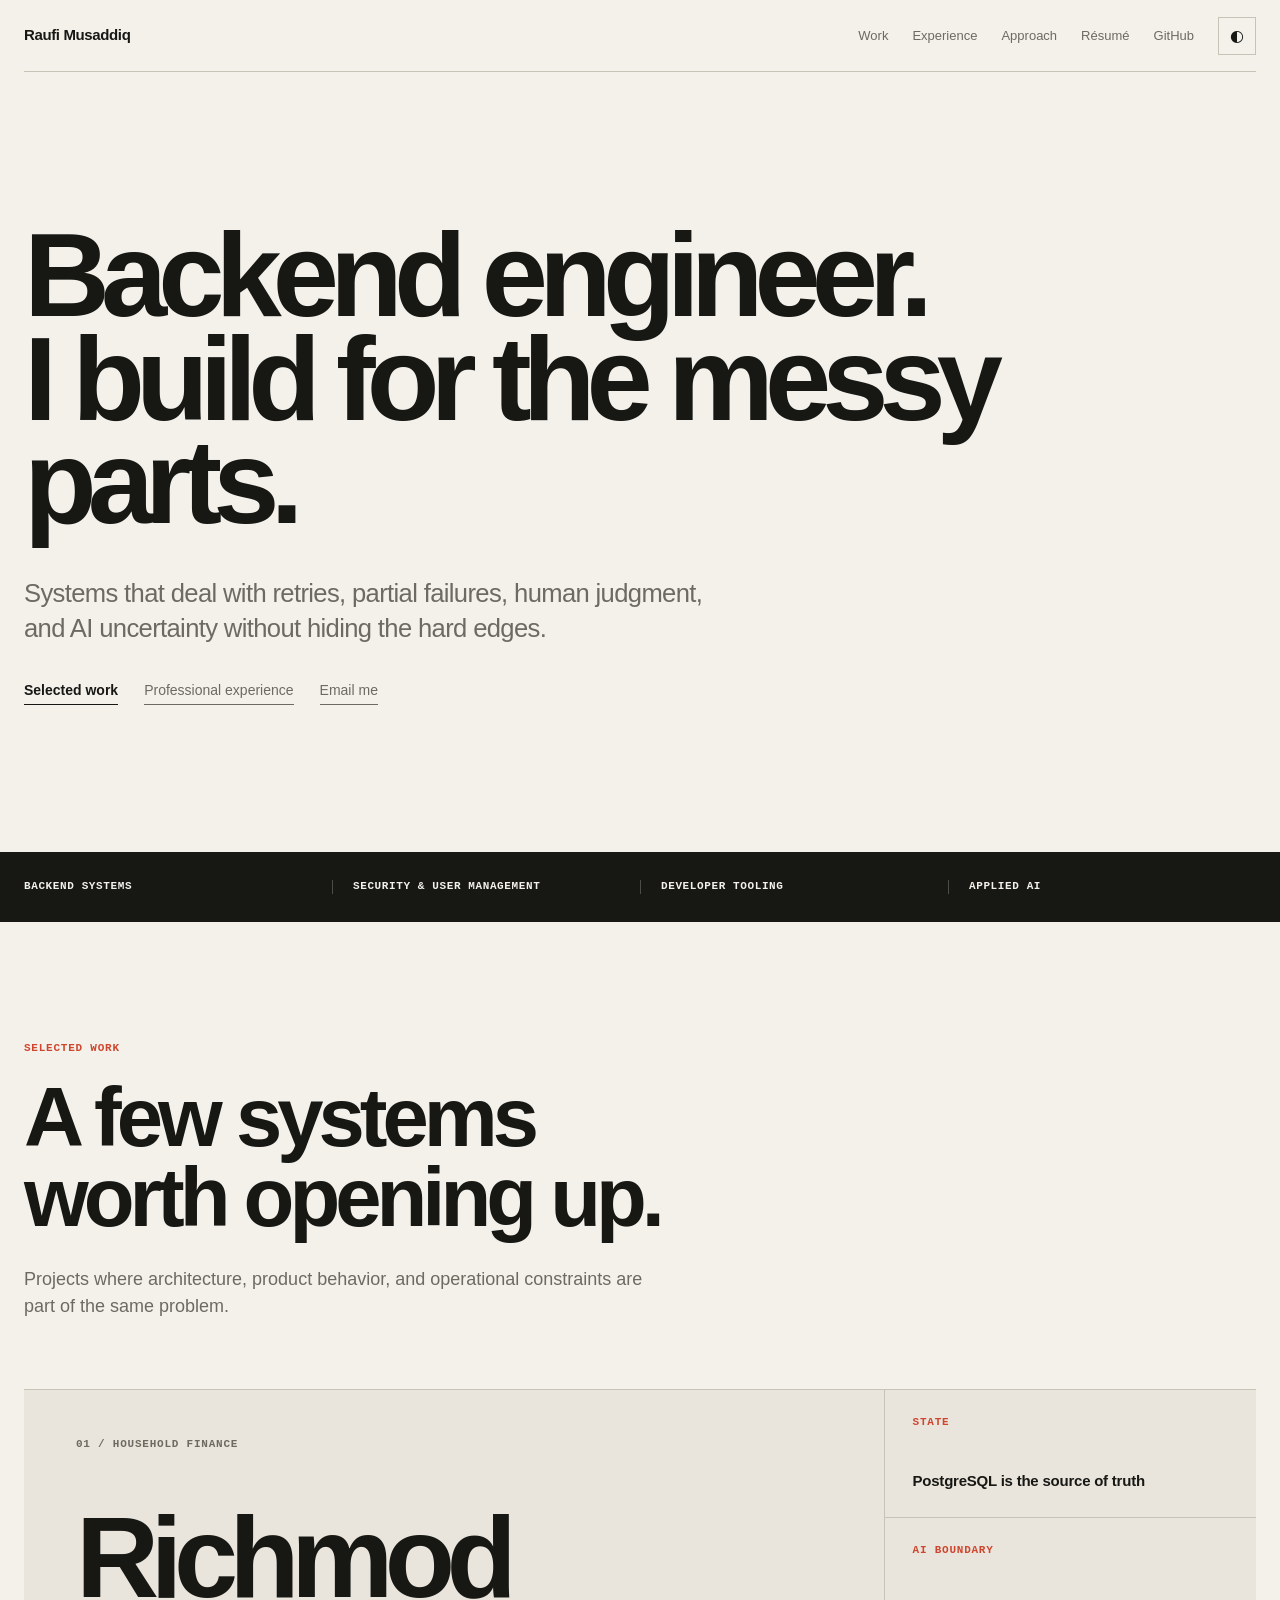
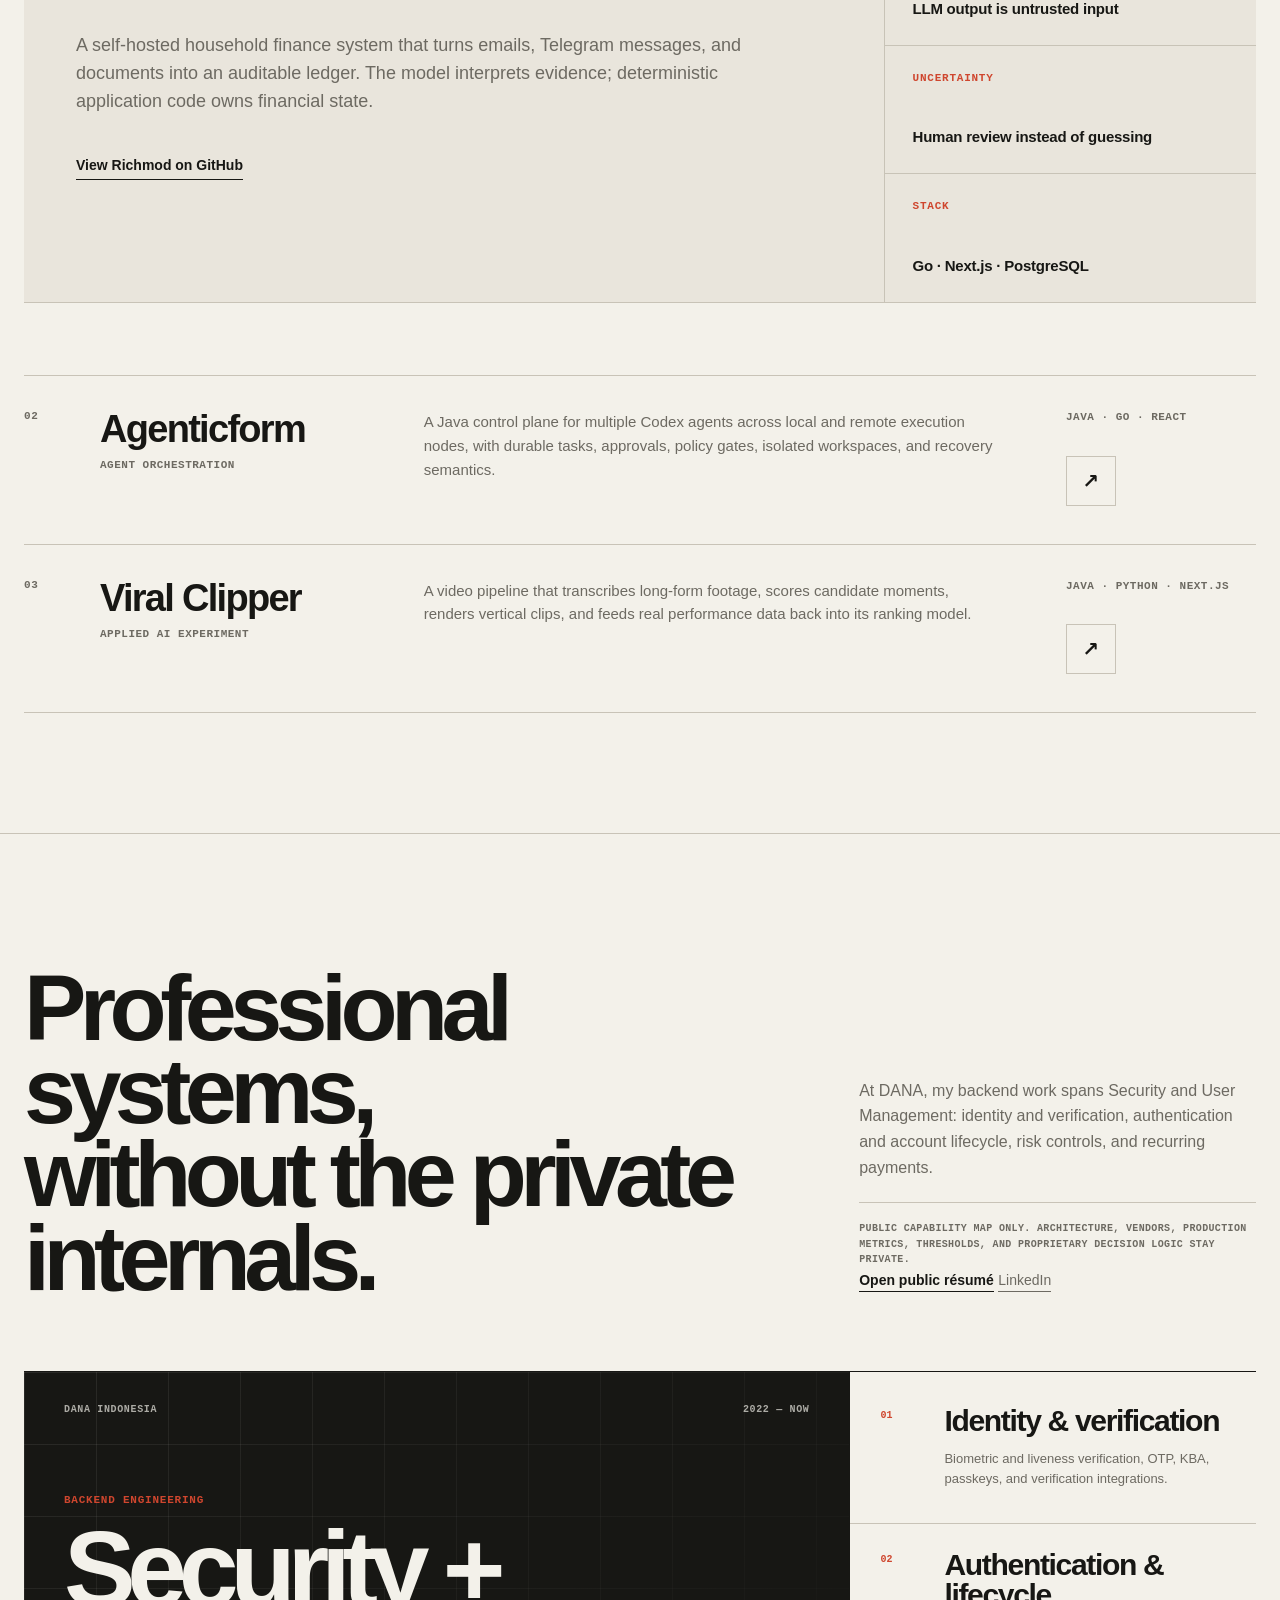
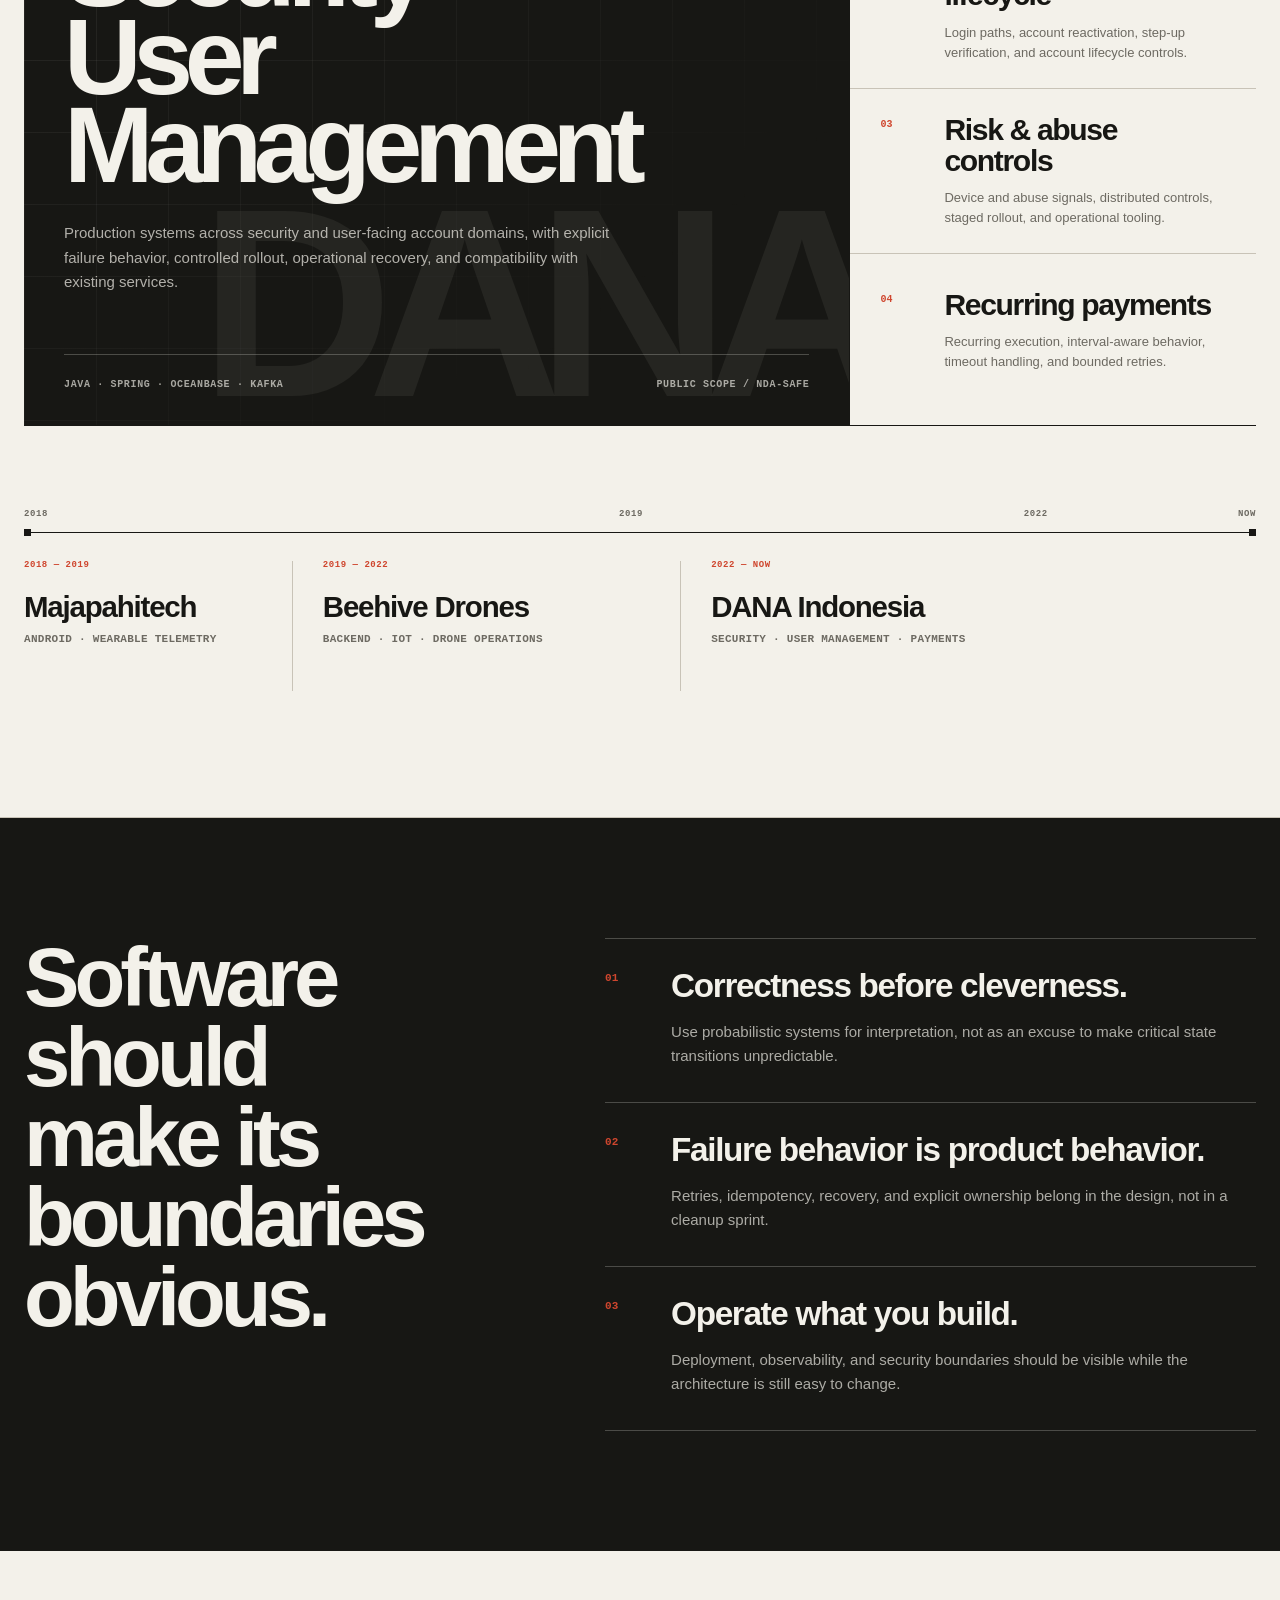
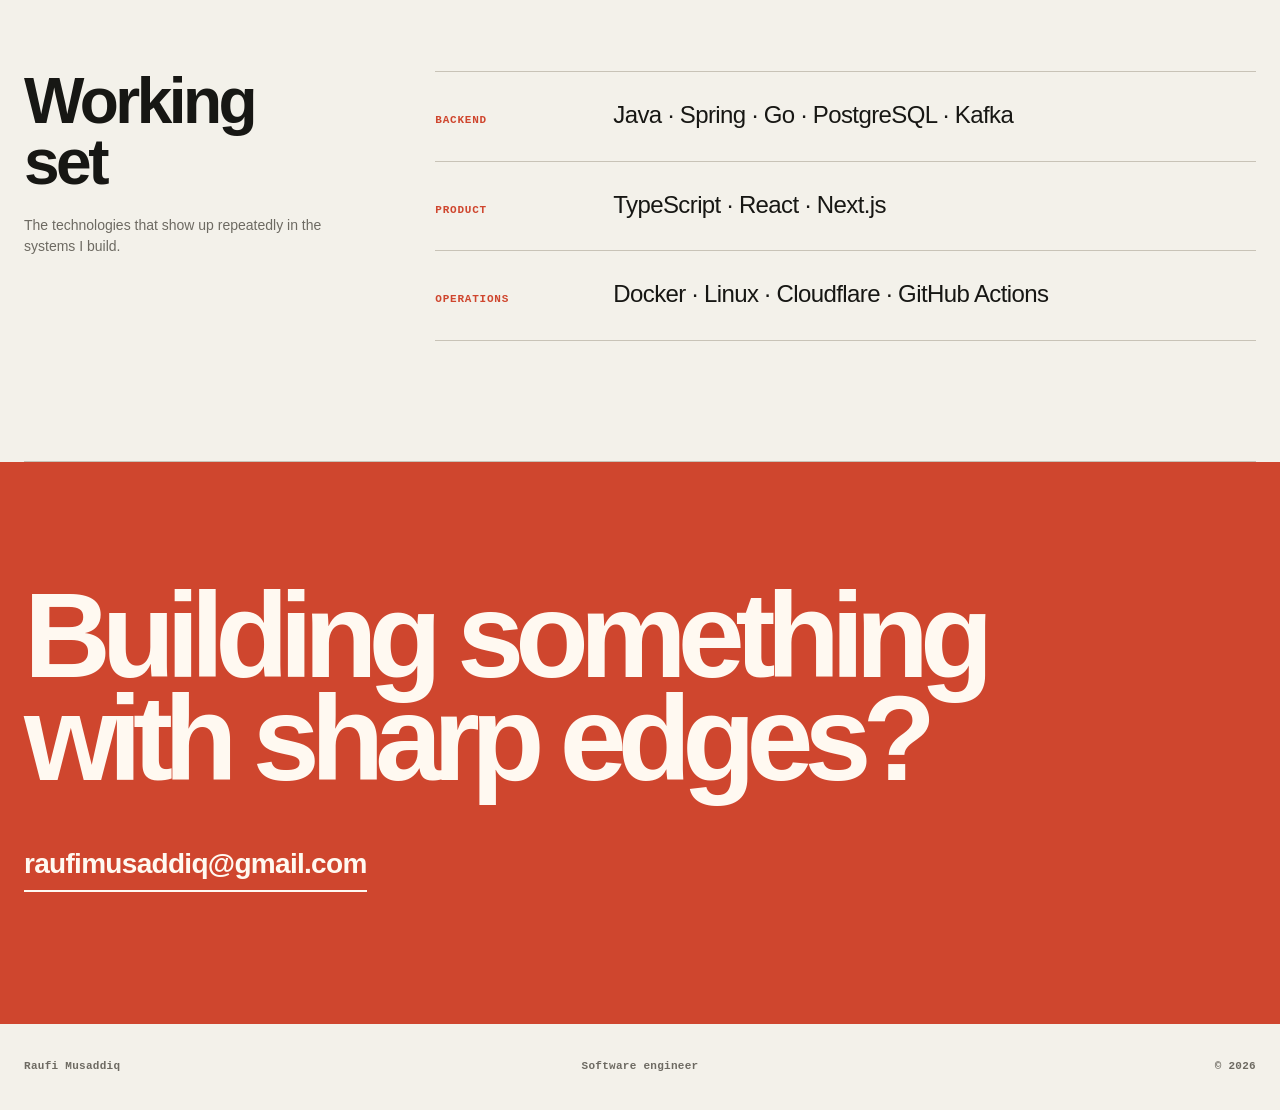
==== commit 08114519: "fix: restore professional resume action" ====
--- a/index.html
+++ b/index.html
@@ -42,7 +42,7 @@
     })();
   </script>
   <link rel="stylesheet" href="./styles.css" />
-  <link rel="stylesheet" href="./polish.css" />
+  <link rel="stylesheet" href="./polish.css?v=20260919-dossier2" />
 </head>
 <body>
   <a class="skip-link" href="#main">Skip to content</a>
@@ -167,6 +167,10 @@
               Public capability map only. Architecture, vendors, production metrics, thresholds,
               and proprietary decision logic stay private.
             </p>
+            <div class="experience-heading-actions">
+              <a class="text-link text-link-strong" href="./resume.pdf" target="_blank" rel="noreferrer">Open public résumé</a>
+              <a class="text-link" href="https://www.linkedin.com/in/raufi-musaddiq" target="_blank" rel="noreferrer">LinkedIn</a>
+            </div>
           </div>
         </header>
 
@@ -251,9 +255,6 @@
           </div>
         </div>
 
-        <div class="experience-links reveal">
-          <a class="text-link text-link-strong" href="https://www.linkedin.com/in/raufi-musaddiq" target="_blank" rel="noreferrer">LinkedIn profile</a>
-        </div>
       </div>
     </section>
 
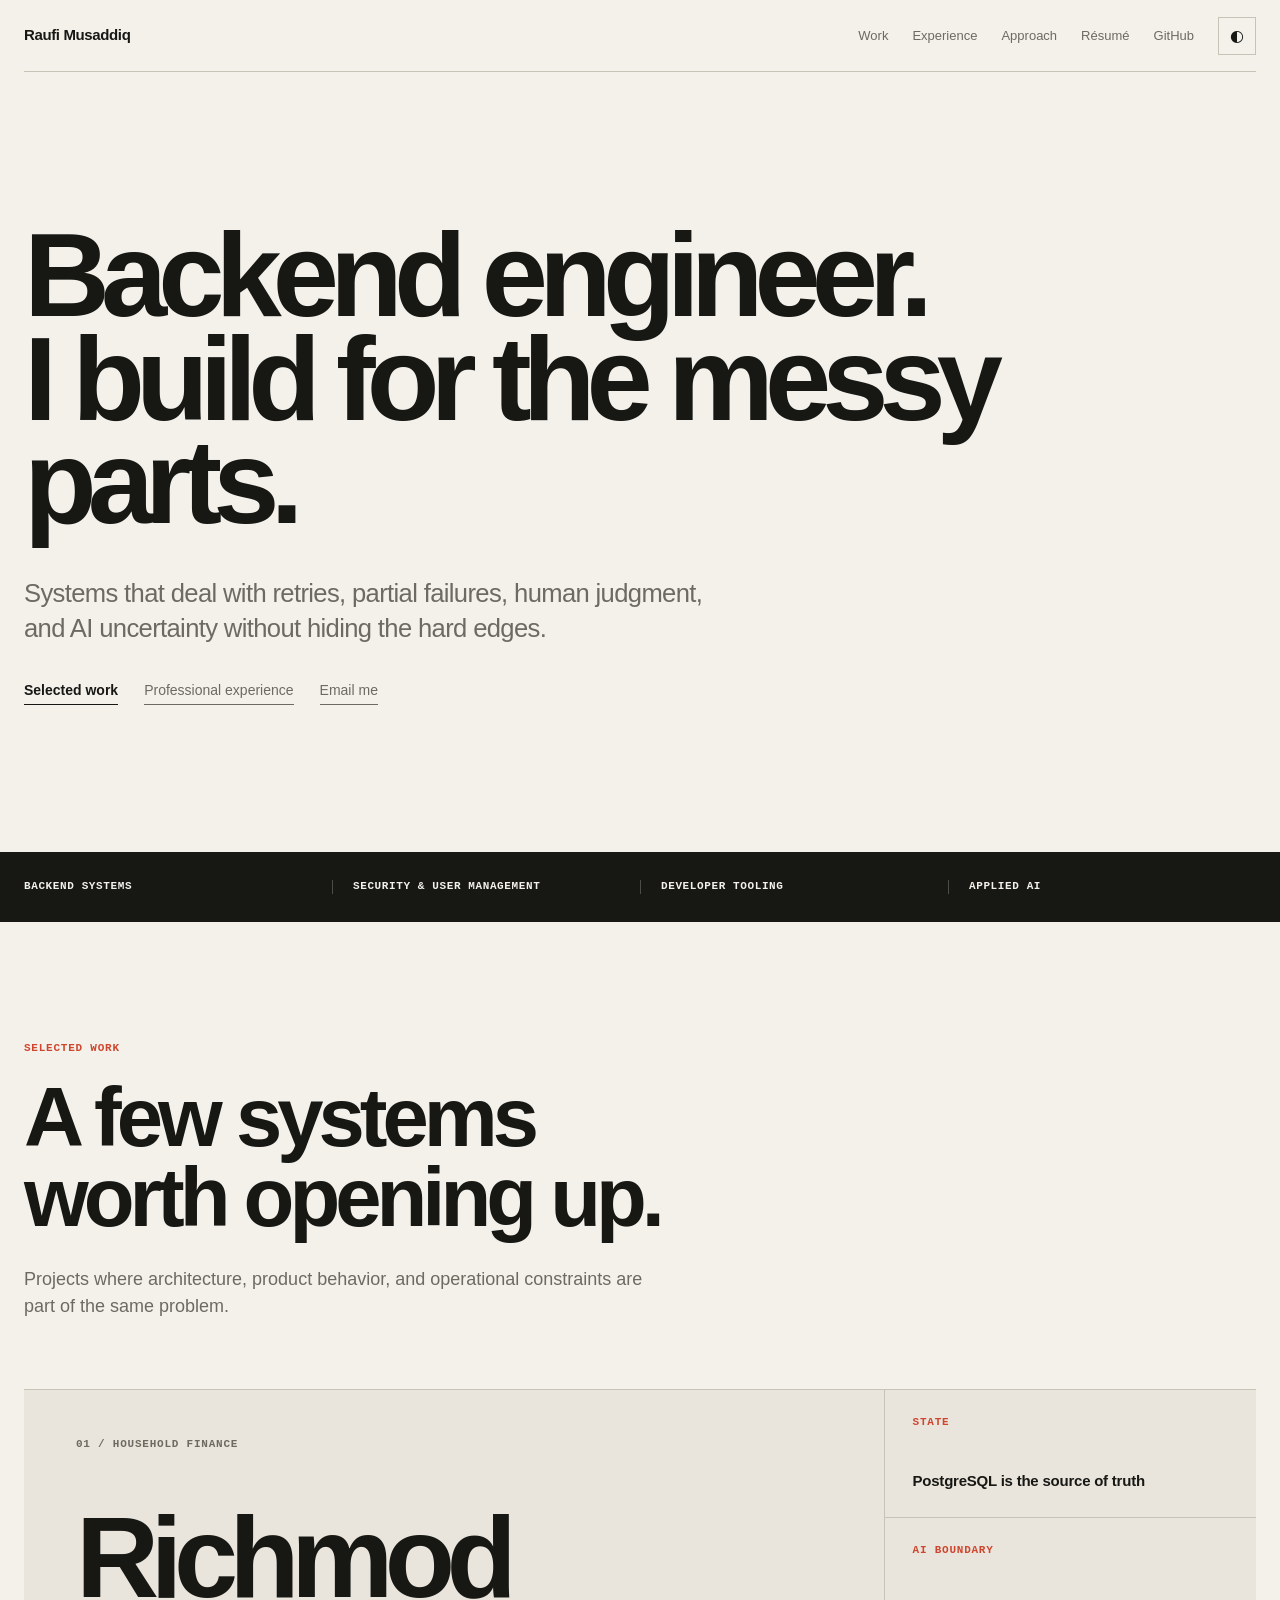
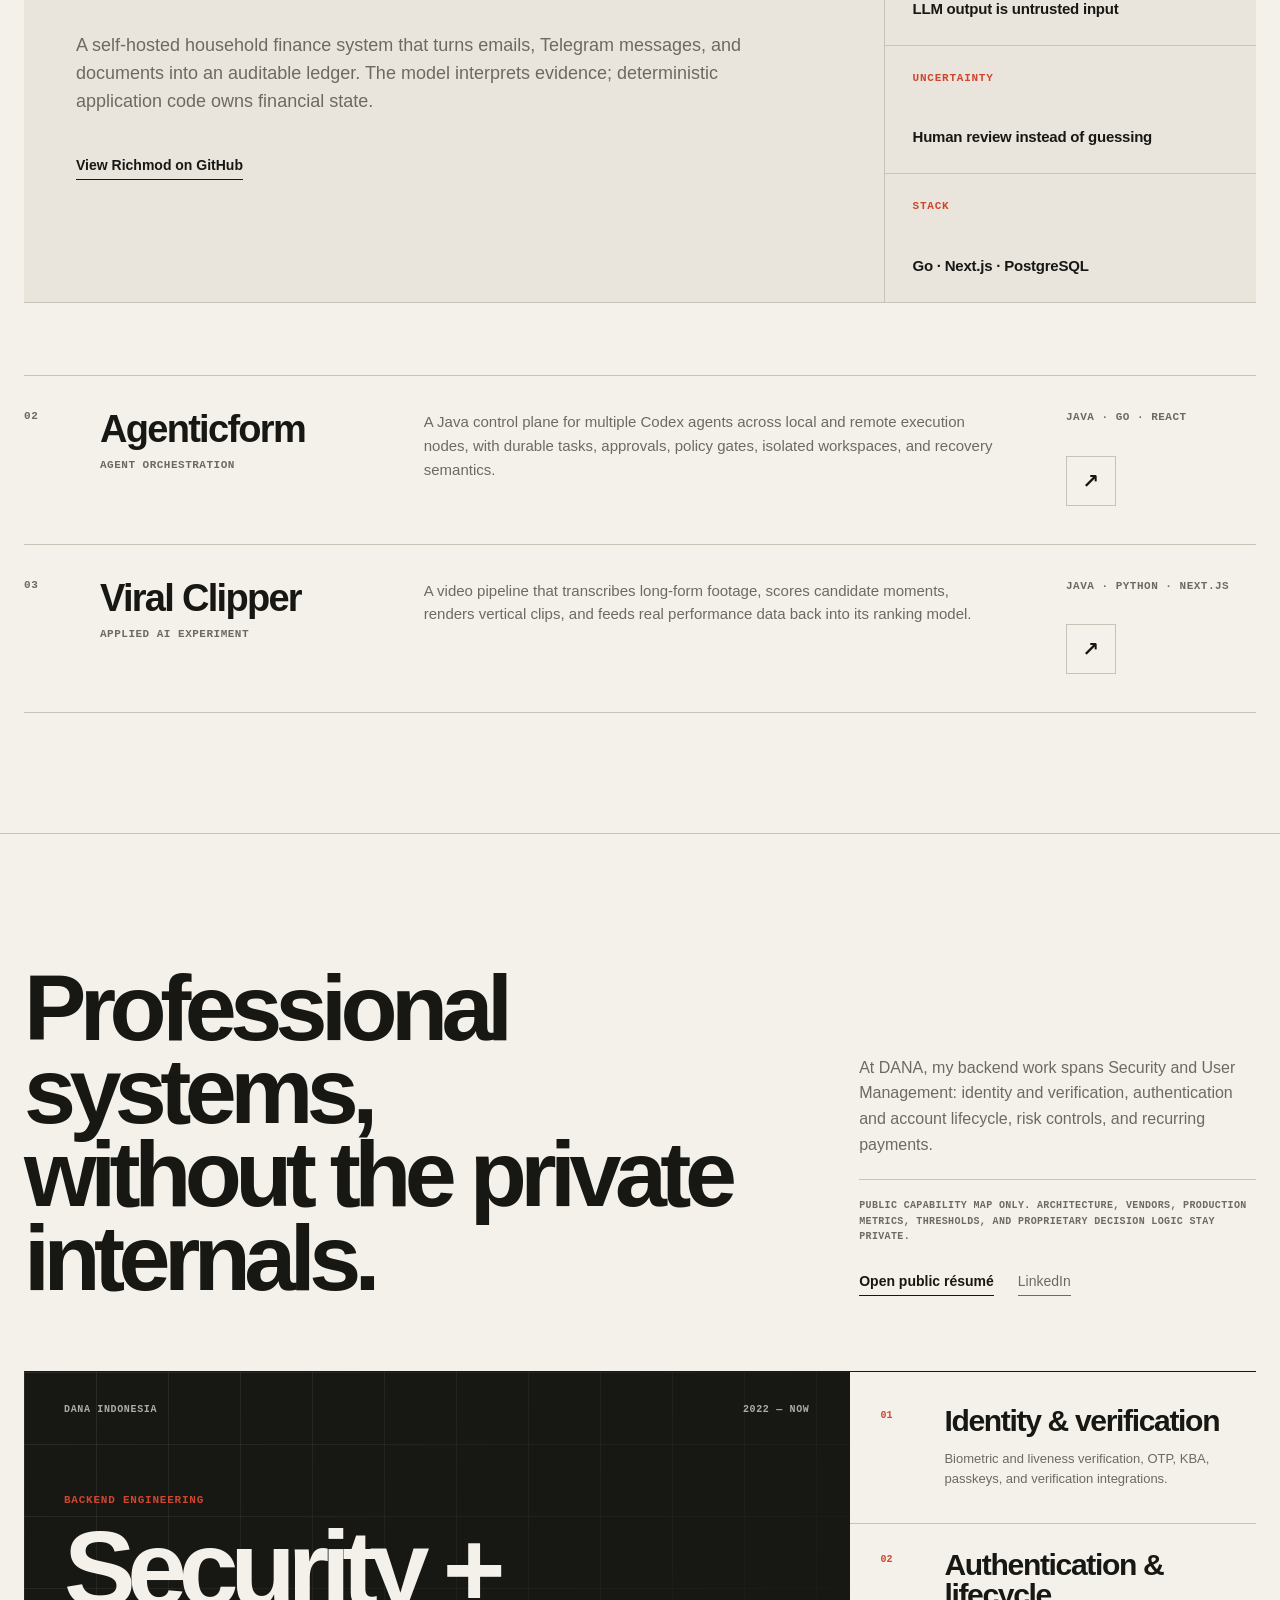
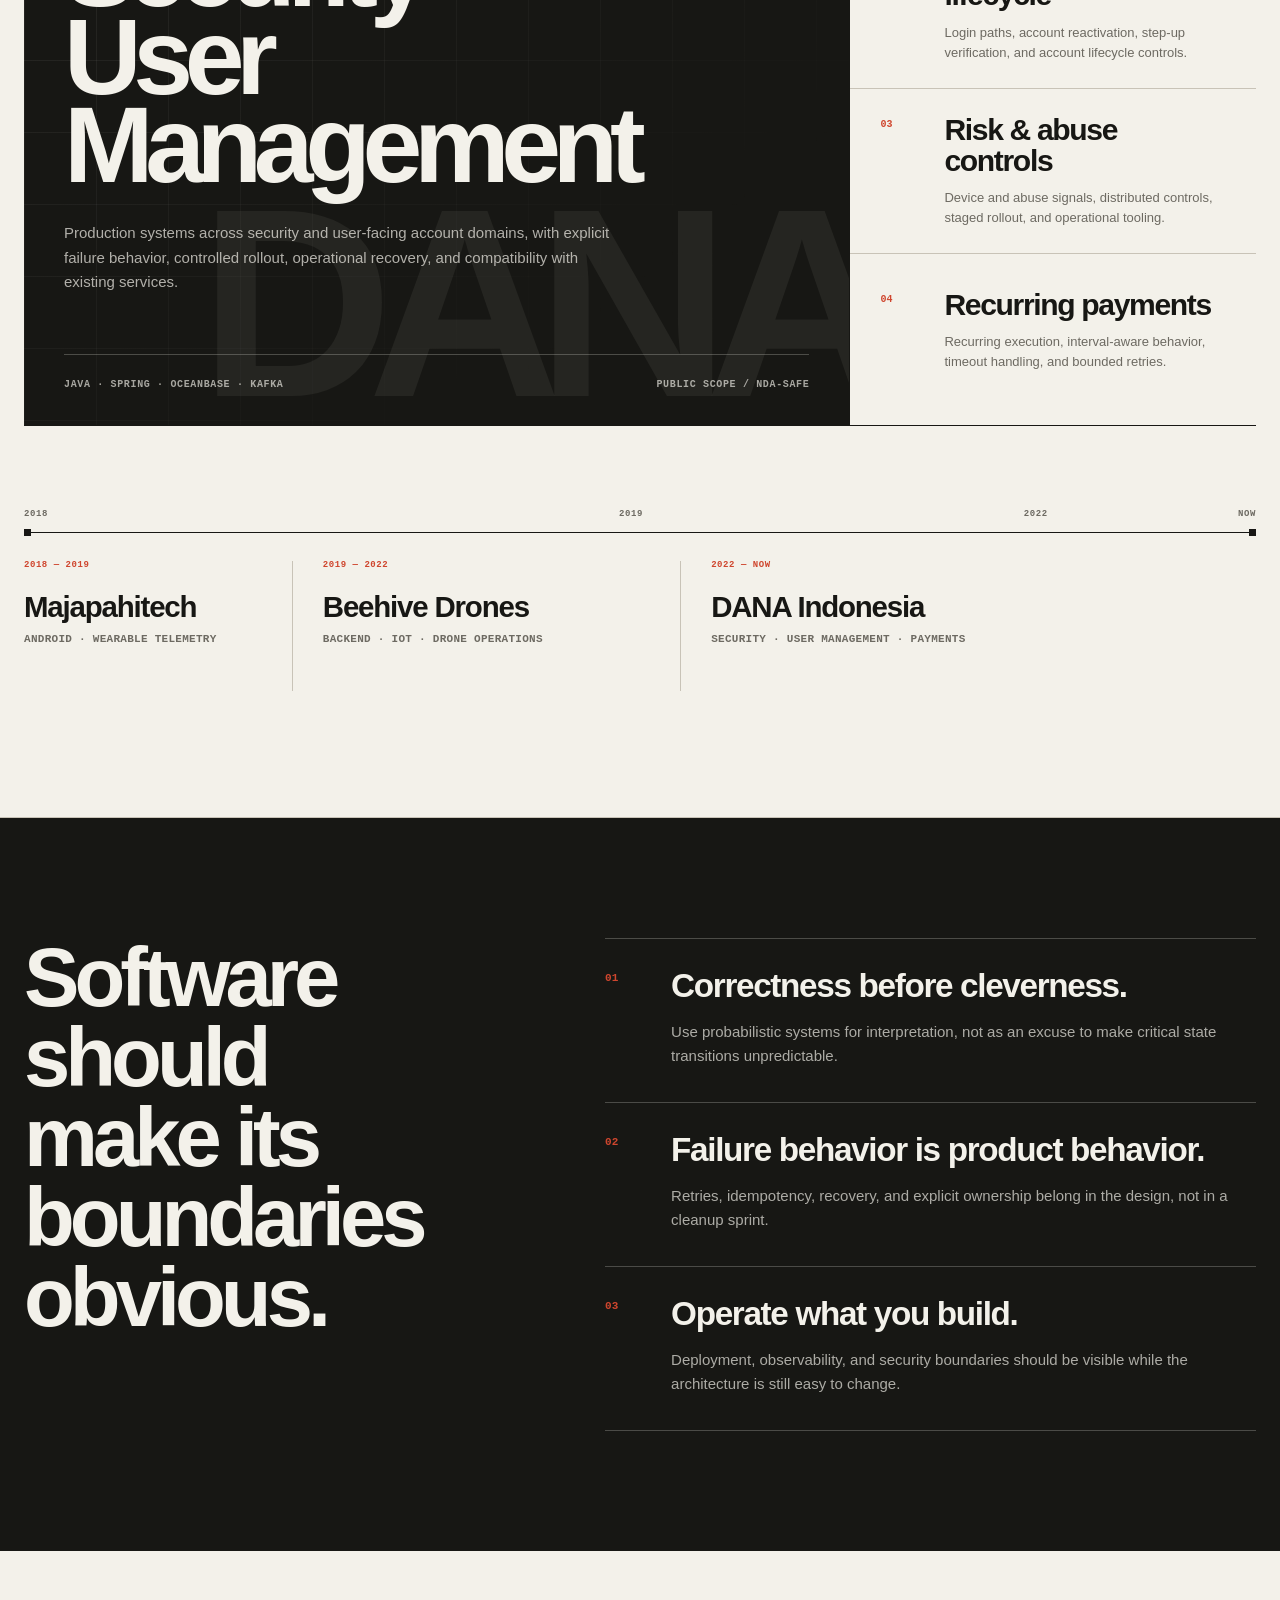
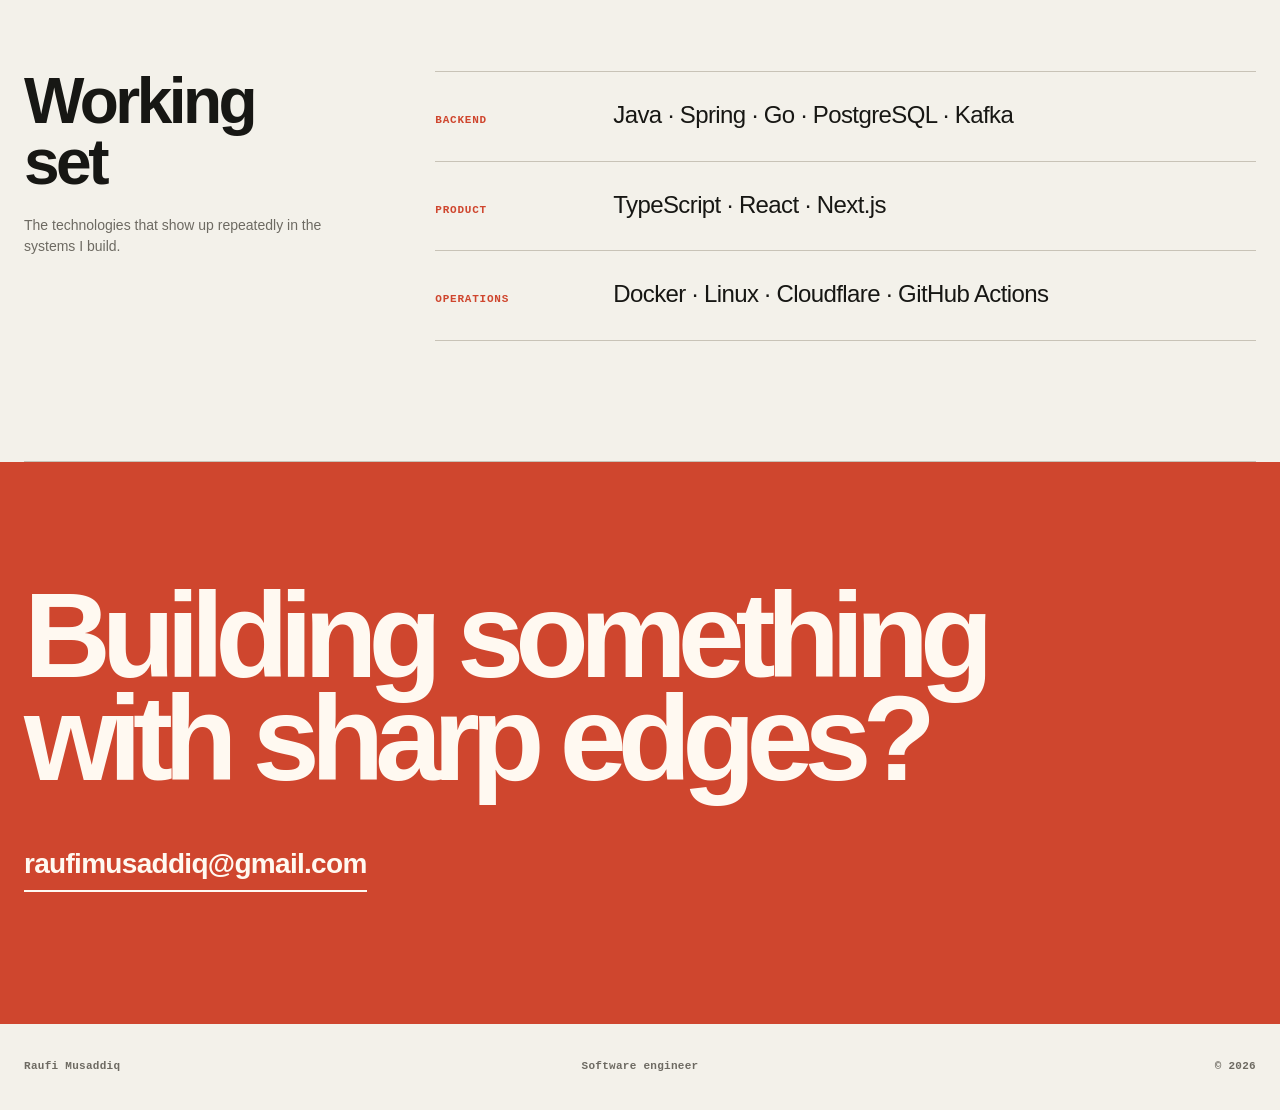
==== commit bff10d01: "fix: make base portfolio URL the canonical OG entry" ====
--- a/index.html
+++ b/index.html
@@ -11,8 +11,6 @@
   <meta property="og:type" content="website" />
   <meta property="og:url" content="https://raufimusaddiq.github.io/" />
   <meta property="og:image" content="https://raufimusaddiq.github.io/og-preview-baseline.jpg" />
-  <meta property="og:image:url" content="https://raufimusaddiq.github.io/og-preview-baseline.jpg" />
-  <meta property="og:image:secure_url" content="https://raufimusaddiq.github.io/og-preview-baseline.jpg" />
   <meta property="og:image:type" content="image/jpeg" />
   <meta property="og:image:width" content="600" />
   <meta property="og:image:height" content="315" />
--- a/polish.css
+++ b/polish.css
@@ -121,9 +121,7 @@
   padding: 132px 0 126px;
   border-top: 1px solid var(--line);
   border-bottom: 1px solid var(--line);
-  background:
-    linear-gradient(90deg, transparent 0, transparent calc(50% - .5px), color-mix(in srgb, var(--line) 38%, transparent) 50%, transparent calc(50% + .5px)),
-    var(--bg);
+  background: var(--bg);
 }
 
 .experience-shell {
@@ -543,3 +541,11 @@
     margin-top: 34px;
   }
 }
+
+
+.experience-heading-actions {
+  display: flex;
+  flex-wrap: wrap;
+  gap: 24px;
+  margin-top: 26px;
+}
